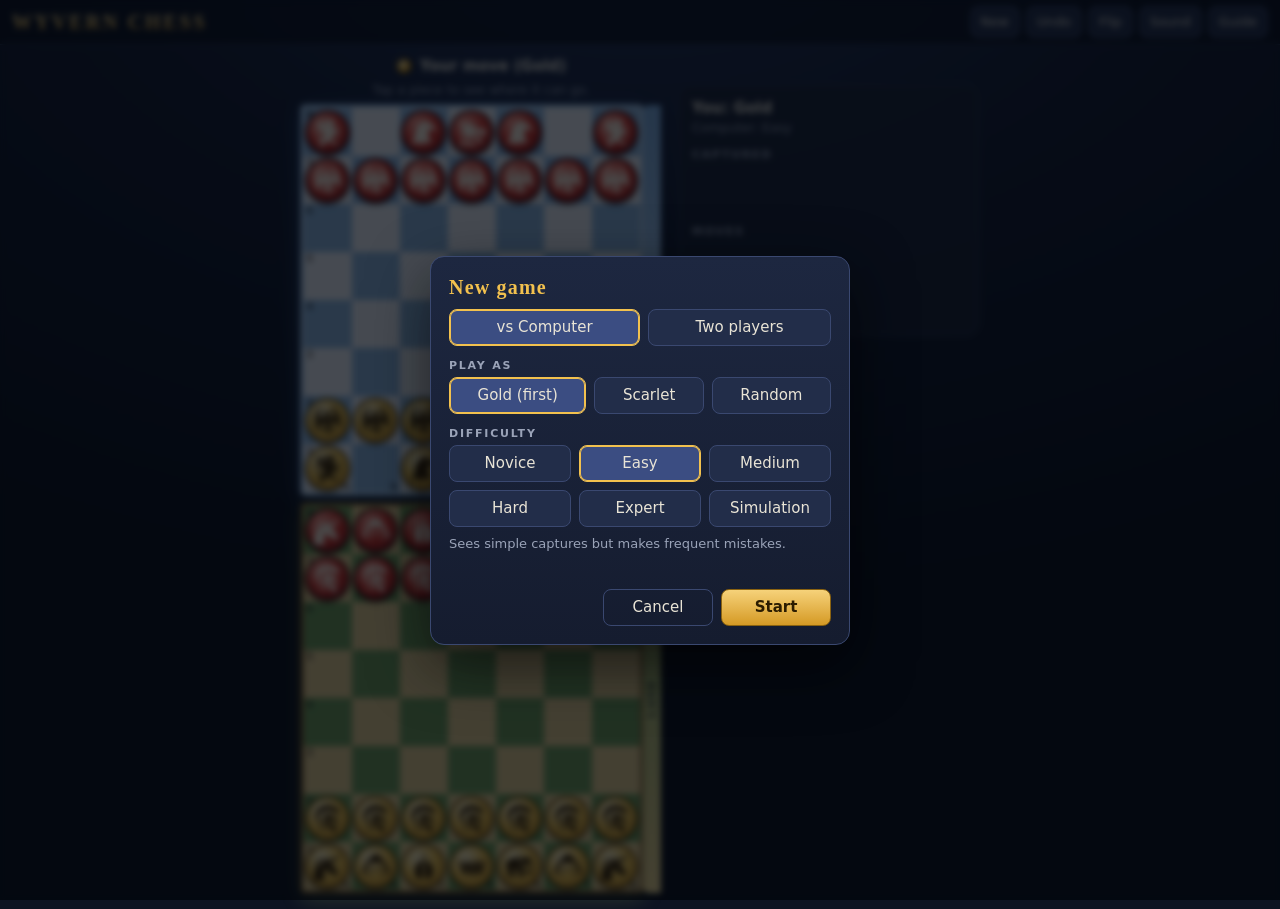
==== wyvern.html @ 82cbc268 "Wyvern: King stays off Sky; add Aarokocra with forward sky moves and two-piece remote capture Claude" ====
<!DOCTYPE html>
<html lang="en">
<head>
<meta charset="utf-8">
<meta name="viewport" content="width=device-width,initial-scale=1,viewport-fit=cover">
<meta http-equiv="Cache-Control" content="no-cache">
<meta name="theme-color" content="#0d1322">
<title>Wyvern Chess</title>
<link rel="icon" href="data:image/svg+xml,%3Csvg%20xmlns%3D%22http%3A%2F%2Fwww.w3.org%2F2000%2Fsvg%22%20viewBox%3D%220%200%20512%20512%22%3E%3Ccircle%20cx%3D%22256%22%20cy%3D%22256%22%20r%3D%22256%22%20fill%3D%22%23d59a25%22%2F%3E%3Cpath%20transform%3D%22translate(64%2064)%20scale(.75)%22%20fill%3D%22%233b2500%22%20d%3D%22M188.8%2020.38c-5.3%2026.85%204.6%2055.74%2034.1%2086.52%2011.2-7.29%2031.6-10.94%2050-8.16-46-22.31-66.5-47.13-84.1-78.36zM29.19%2026.62C43.56%2073.08%2081.09%20128.8%20129.6%20168.3%2093.51%20166%2049.93%20153.1%2018.76%20143c24.96%2035.2%2064.17%2052.9%20103.34%2066.3C97.13%20227%2066.99%20245%2018.66%20248c54.64%2019.2%20107.54%208.9%20131.34.7-17.9%2034.9-100.72%2066.2-122.31%2077%2053.26%204.2%20121.71-11%20167.01-32.9%2010%2024.6-1.6%2053.2-10.1%2077.8-1.9%204.5-3.8%208.9-5.7%2013.3%205.1-3.5%2010.1-7%2014.9-10.6%2023.6-16.2%2047.8-31.9%2059.5-58.8%2026.1%2031.2%2062.7%2062.1%20107%2085.4%2017.4%2022.1%2028.3%2049%2034.2%2073.8%208.3-19.1%2013.8-40.2%209.7-60.3%2024.5-3.6%2035.6-29.7%2035.5-54.4-12.6%206.2-15.1%206.3-31.2%208.2%200-10.1.6-12.5-3-28.7-10.3%208.4-21%2011.2-30.8%2011.8%202.1-7.6%203-19.5%203.7-27.3-13%207.1-19.2%209.7-30.1%2010.8-.4-10.9-.1-20-4.1-30.4-29.6%2019-48.6%201.5-68-21.3%2019.8-17%2096.4-21.8%2095.1%207.1%2014-7.3%2018.8-11.2%2023.6-15.9%209.1%208.5%2013.4%2020.9%2015.1%2031.4%209.3-9.4%2010.3-10.5%2017.1-23.8%205.7%2010.1%208.8%2017%2010.7%2030.6%208.5-6.2%2015.4-13.1%2019.8-21.4%207.5%2015.5%208.3%2016%2012.4%2033%2017.8-13.1%2021.8-31.2%2022.8-47.6%202-33-.3-108.2-31-142.9%201.7%2036.3-13.1%2070-33.8%2080.7-12.6%204.9-96.5-74.6-137.6-93.3-23.5-10.2-48.1%207.1-67.8%209.3C147%20106.2%2083.57%2070.94%2029.19%2026.62zM296.1%20152.8c13.3%2020.9%2032.2%2036.9%2060.1%2055-19.4%202.9-65.8-6.7-77.7-24-5.5-7.9%207.1-21.3%2017.6-31zM180.6%20319.1c-14.4%206.2-29.2%2010.9-43.8%2014.3-2.4%203.6-4.6%207.1-6.7%2010.5%2014.8%205.3%2031.5%207%2044.1%202.8%203.3-9.8%205.5-19.3%206.4-27.6zm-68%2019.1l-10.2%201.5c-31.81%2036.6-61.9%20103.2-48.24%20151.9h36.13c-11.12-37.7-16.53-87.1%2022.31-153.4zm8.5%2021.5c-5.9%2011.4-10.4%2022.1-13.8%2032.1%2012.9%206.7%2029.1%208.9%2044.8%208.2%204.6-10.5%209.8-21.8%2014.6-33.3-15.4%201.8-31.4-1.4-45.6-7zm111.4%206.6c-12%2010.5-25.2%2020.3-38.9%2029.6%207%2034%2033.4%2063.4%2073.9%2095.7h83.3c-57.2-31.8-94.6-73.3-118.3-125.3zm-130%2043.2c-2.5%2011.8-3.3%2022.7-3%2032.9%2037.3%2014.2%2062.5%2013.5%2097.5%204.1-7.2-10.3-13-21-16.9-32.3-32.7%209.4-55.4%205.7-77.6-4.7zm106.6%2052.4c-38.1%2010.9-68.8%2013.2-107.5.3%201.8%2010.4%204.5%2020.1%207.5%2029.4h130.1c-11.3-9.8-21.4-19.6-30.1-29.7z%22%2F%3E%3C%2Fsvg%3E">
<style>
:root{--cell:36px;--gold:#f2c14e;--ink:#e9e4d6;--dim:#9aa3b8;--bg:#0d1322;--card:#182033;--line:#2b3654}
*{box-sizing:border-box;-webkit-tap-highlight-color:transparent}
html,body{margin:0;height:100%}
body{background:radial-gradient(1200px 700px at 50% -10%,#24345c 0%,#111a30 45%,#080c17 100%) fixed #0d1322;color:var(--ink);
  font:15px/1.4 "Segoe UI",system-ui,-apple-system,Roboto,Helvetica,Arial,sans-serif;overscroll-behavior:none;touch-action:manipulation;
  -webkit-user-select:none;user-select:none}
button{font:inherit;color:var(--ink);background:#222d49;border:1px solid #3a4870;border-radius:8px;padding:7px 12px;cursor:pointer;
  transition:background .15s,border-color .15s,transform .05s}
button:hover{background:#2c3a5e;border-color:#5669a0}
button:active{transform:translateY(1px)}
button:focus-visible{outline:2px solid var(--gold);outline-offset:2px}
button.primary{background:linear-gradient(#f6d27a,#d59a25);color:#2b1c00;border-color:#8a6210;font-weight:700}
button.primary:hover{background:linear-gradient(#ffe096,#e0a52c)}
button.ghost{background:transparent}
button.on{background:#3b4d82;border-color:var(--gold);box-shadow:0 0 0 1px var(--gold) inset}
button.off{opacity:.55}

#top{display:flex;align-items:center;justify-content:space-between;gap:8px;padding:6px 12px;padding-top:max(6px,env(safe-area-inset-top));
  background:rgba(8,12,23,.72);border-bottom:1px solid var(--line);-webkit-backdrop-filter:blur(6px);backdrop-filter:blur(6px)}
#top h1{margin:0;font:700 20px/1 Georgia,"Palatino Linotype","Times New Roman",serif;letter-spacing:.14em;text-transform:uppercase;
  background:linear-gradient(#ffe7a3,#d59a25);-webkit-background-clip:text;background-clip:text;color:transparent}
#top nav{display:flex;gap:6px}
#top nav button{padding:6px 10px;font-size:13px}

#main{display:flex;flex-direction:column;align-items:center;padding:6px 8px 16px}
body.wide #main{flex-direction:row;align-items:flex-start;justify-content:center;gap:18px}
#play{display:flex;flex-direction:column;align-items:center;min-width:0}
#status{display:flex;align-items:center;gap:8px;height:30px;font-weight:600;font-size:15px}
#turnTok{width:16px;height:16px;border-radius:50%;border:2px solid #000;flex:none}
#turnTok.gold{background:radial-gradient(circle at 35% 30%,#fff3c4,#e5ad2e 60%,#a36c08);border-color:#5d3d00}
#turnTok.scarlet{background:radial-gradient(circle at 35% 30%,#ff9d8c,#d92c20 60%,#7e0d0d);border-color:#3d0505}
#spin{width:14px;height:14px;border-radius:50%;border:2px solid #56648c;border-top-color:var(--gold);animation:spin .8s linear infinite}
#spin[hidden]{display:none}
@keyframes spin{to{transform:rotate(360deg)}}
#info{height:20px;max-width:calc(var(--cell)*12 + 24px);font-size:12.5px;color:var(--dim);white-space:nowrap;overflow:hidden;text-overflow:ellipsis;margin-bottom:4px}
#info b{color:var(--ink)}

#boards{display:flex;flex-direction:column;gap:8px}
.bwrap{display:flex;align-items:stretch}
.blabel{width:18px;writing-mode:vertical-rl;transform:rotate(180deg);text-align:center;font:700 10px/18px Georgia,serif;letter-spacing:.22em;
  text-transform:uppercase;border-radius:0 6px 6px 0;color:#0b1020}
.board{display:grid;grid-template-columns:repeat(var(--cols,12),var(--cell));grid-auto-rows:var(--cell);border:3px solid;border-radius:4px;position:relative}
.cell{position:relative;width:var(--cell);height:var(--cell)}
.b3 .blabel{background:linear-gradient(#cfe6ff,#7fb1e6)}
.b3 .board{border-color:#bcd8f5;box-shadow:0 0 0 1px #4b79ae,0 6px 22px rgba(90,160,255,.28)}
.b3 .cell.l{background:#f3f8ff}.b3 .cell.d{background:#8fbbe6}
.b2 .blabel{background:linear-gradient(#f1d88f,#7fae62)}
.b2 .board{border-color:#8a6a35;box-shadow:0 0 0 1px #3d2c10,0 6px 22px rgba(160,200,90,.2)}
.b2 .cell.l{background:#ecd391}.b2 .cell.d{background:#6f9f58}
.b1 .blabel{background:linear-gradient(#d4705a,#8a5238)}
.b1 .board{border-color:#4a2a20;box-shadow:0 0 0 1px #1c0d08,0 6px 22px rgba(255,80,40,.2)}
.b1 .cell.l{background:#a8483a}.b1 .cell.d{background:#5e3c2b}
.coord{position:absolute;font:700 calc(var(--cell)*.22)/1 system-ui,sans-serif;opacity:.6;pointer-events:none;color:#111}
.b1 .coord{color:#f4dccc}
.coord.f{right:2px;bottom:1px}.coord.r{left:2px;top:1px}

.piece{position:absolute;left:7%;top:7%;width:86%;height:86%;border-radius:50%;z-index:2;cursor:pointer;
  transition:transform .3s cubic-bezier(.2,.8,.25,1),opacity .25s;will-change:transform}
.piece svg{position:absolute;left:14%;top:14%;width:72%;height:72%;display:block;pointer-events:none}
.piece.gold{background:radial-gradient(circle at 35% 28%,#fff6cf 0%,#f3c64f 45%,#c98f17 100%);
  box-shadow:0 0 0 calc(var(--cell)*.045) #5d3d00,0 calc(var(--cell)*.07) calc(var(--cell)*.1) rgba(0,0,0,.55),inset 0 -2px 3px rgba(120,70,0,.45)}
.piece.gold svg{fill:#3b2500}
.piece.scarlet{background:radial-gradient(circle at 35% 28%,#ffa797 0%,#d93226 48%,#8d1212 100%);
  box-shadow:0 0 0 calc(var(--cell)*.045) #2e0303,0 calc(var(--cell)*.07) calc(var(--cell)*.1) rgba(0,0,0,.55),inset 0 -2px 3px rgba(60,0,0,.5)}
.piece.scarlet svg{fill:#fff4e2}
.piece.moving{z-index:60}
.piece.dying{opacity:0;transform:scale(.4);z-index:1}
.piece.burn{animation:burn .45s forwards}
@keyframes burn{30%{filter:brightness(2.4) saturate(2);transform:scale(1.15)}100%{opacity:0;transform:scale(.3);filter:brightness(3)}}
.cell.frozen .piece{filter:saturate(.35) brightness(1.1)}
.cell.frozen::after{content:"";position:absolute;inset:2%;border-radius:50%;z-index:3;pointer-events:none;
  box-shadow:0 0 0 2px #bfeaff inset,0 0 8px 2px #7fd4ff;background:radial-gradient(circle,rgba(190,235,255,.05) 40%,rgba(160,225,255,.45))}

.cell.last{box-shadow:inset 0 0 0 100px rgba(255,235,90,.38)}
.cell.col{box-shadow:inset 0 0 0 2px rgba(255,255,255,.75)}
.cell.sel{box-shadow:inset 0 0 0 100px rgba(80,220,140,.55)}
.cell.check{box-shadow:inset 0 0 0 100px rgba(255,40,40,.6);animation:pulse 1s infinite alternate}
@keyframes pulse{to{box-shadow:inset 0 0 0 100px rgba(255,40,40,.25)}}
.cell.tgt,.cell.cap,.cell.rem{cursor:pointer}
.cell.tgt::before{content:"";position:absolute;left:34%;top:34%;width:32%;height:32%;border-radius:50%;z-index:4;pointer-events:none;
  background:#27e08a;box-shadow:0 0 0 2px rgba(0,40,20,.75),0 0 8px #27e08a}
.cell.cap::before{content:"";position:absolute;inset:3%;border-radius:50%;z-index:4;pointer-events:none;
  box-shadow:0 0 0 calc(var(--cell)*.09) #27e08a inset,0 0 0 2px rgba(0,40,20,.75)}
.cell.rem::before{content:"";position:absolute;inset:3%;border-radius:50%;z-index:4;pointer-events:none;
  box-shadow:0 0 0 calc(var(--cell)*.09) #ff9a1f inset,0 0 10px 3px #ff6a00;animation:flame .6s infinite alternate}
@keyframes flame{to{box-shadow:0 0 0 calc(var(--cell)*.09) #ffd23f inset,0 0 14px 5px #ff3d00}}

#panel{width:100%;max-width:calc(var(--cell)*12 + 24px);margin-top:12px;background:rgba(24,32,51,.85);border:1px solid var(--line);border-radius:12px;padding:12px}
body.wide #panel{width:300px;margin-top:34px;display:flex;flex-direction:column;max-height:calc(100vh - 110px)}
#panel h2{margin:12px 0 6px;font:700 11px/1 system-ui,sans-serif;letter-spacing:.16em;text-transform:uppercase;color:var(--dim)}
#matchup{font-weight:600}
#matchup small{display:block;color:var(--dim);font-weight:400}
.caps{display:flex;flex-wrap:wrap;gap:2px;min-height:24px}
.caps .mini{position:relative;width:22px;height:22px}
.caps .mini .piece{cursor:default;--cell:22px}
#movelist{margin:0;padding:0;list-style:none;display:grid;grid-template-columns:2.2em 1fr 1fr;gap:2px 6px;font:12.5px/1.5 ui-monospace,Consolas,Menlo,monospace;
  max-height:220px;overflow:auto;align-content:start;grid-auto-rows:min-content;-webkit-user-select:text;user-select:text}
body.wide #movelist{max-height:none;flex:1;min-height:80px}
#movelist .n{color:var(--dim);text-align:right}
#movelist .mv{padding:0 4px;border-radius:4px;white-space:nowrap}
#movelist .mv.cur{background:#35446f;color:#fff}

.modal{position:fixed;inset:0;z-index:100;background:rgba(4,7,14,.72);display:flex;align-items:center;justify-content:center;padding:14px;
  -webkit-backdrop-filter:blur(3px);backdrop-filter:blur(3px);animation:fade .18s}
.modal[hidden]{display:none}
@keyframes fade{from{opacity:0}}
.card{background:linear-gradient(#1d2740,#151c2f);border:1px solid #3a4870;border-radius:14px;padding:18px;width:100%;max-width:420px;max-height:100%;overflow:auto;
  box-shadow:0 20px 60px rgba(0,0,0,.6)}
.card.wide{max-width:720px}
.card.center{text-align:center}
.card h2{margin:0 0 10px;font:700 20px/1.2 Georgia,serif;letter-spacing:.06em;color:var(--gold)}
.card h3{margin:14px 0 6px;font:700 11px/1 system-ui,sans-serif;letter-spacing:.16em;text-transform:uppercase;color:var(--dim)}
.row{display:flex;flex-wrap:wrap;gap:8px}
.row>button{flex:1 1 auto}
.row.end{justify-content:flex-end;margin-top:18px}
.row.end>button{flex:0 0 auto;min-width:110px}
.row.between{justify-content:space-between;align-items:center}
.row.between>button{flex:0 0 auto}
.note{color:var(--dim);font-size:13px;margin:8px 0 0;min-height:36px}
#guideBody{-webkit-user-select:text;user-select:text}
#guideBody p,#guideBody li{color:#cfd6e6;font-size:14px}
#guideBody ul{padding-left:18px;margin:6px 0}
.gp{display:flex;gap:12px;padding:10px 0;border-top:1px solid var(--line)}
.gp .tok{position:relative;flex:none;width:44px;height:44px;--cell:44px}
.gp .tok .piece{cursor:default}
.gp h4{margin:0 0 2px;font-size:15px}
.gp h4 small{font-weight:400;color:var(--dim);margin-left:6px}
.gp ul{margin:0}
.credits{font-size:12px;color:var(--dim);border-top:1px solid var(--line);padding-top:10px;margin-top:6px}
.credits a{color:#9fc2ff}
@media (max-width:480px){#top{padding-left:8px;padding-right:8px}#top h1{font-size:13px;letter-spacing:.03em}#top nav{gap:3px}#top nav button{padding:6px 6px;font-size:12px}}
@media (prefers-reduced-motion:reduce){.piece{transition:none}.cell.check,.cell.rem::before{animation:none}}
#optLevel>button{flex:1 1 28%}
.cell.pend{box-shadow:inset 0 0 0 100px rgba(255,160,40,.55)}

</style>
</head>
<body>
<svg width="0" height="0" style="position:absolute" aria-hidden="true"><defs><symbol id="pc-S" viewBox="0 0 512 512"><path d="M192.83 24.426c-14.71 1.688-27.402 8.33-38.143 17.437 21.23 13.037 42.044 30.898 61.172 49.701 11.727 11.528 22.782 23.42 32.816 34.805 2.442-4.263 4.944-8.626 7.532-13.092-4.309-38.254-34.612-87.21-63.377-88.851zM71.886 46.303c-28.61 18.45-40.203 39.995-42.605 63.398-.15 74.543 63.687 152.073 122.455 179.155-28.275 12.217-60.633 32.6-76.461 55.98-11.387 19.032-10.034 31.734 7.072 40.14 34.057 16.282 67.59 8.121 96.186-7.785-7.344-3.524-14.805-7.242-22.362-10.962 44.88-10.627 66.885-45.326 91.797-75.745.059-6.436.504-13.327 1.325-20.502a43.516 43.516 0 0 1-5.502 1.524c-6.904 9.334-14.834 17.74-24.063 24.5 2.14 10.716-3.044 22.63-12.478 30.2-12.624 10.126-31.187 11.141-41.143-1.268-9.956-12.41-4.94-30.31 7.684-40.438 10.637-8.535 25.492-10.597 35.861-3.607 3.691-2.802 7.176-5.973 10.478-9.44-19.17-5.932-51.374-15.938-56.818-34.84-1.342-4.912.81-12.057 5.219-15.408 37.102-28.196 54.783-52.147 70.605-78.478-10.657-12.265-22.785-25.439-35.896-38.327-32.68-30.98-92.798-81.056-131.354-58.097zm381.455 1.342L438.308 71.58l-27.53-6.406 18.12 21.693-14.598 24.201 26.229-10.527 18.508 21.361-1.908-28.199 26.035-10.998-27.409-6.9zM286.636 97.768c-31.881 49.744-43.506 88.443-104.685 135.77 13.843 12.594 33.702 21.043 51.474 21.064 8.487-.088 14.172-2.306 17.625-7.059 11.48-15.8 15.656-39.606 21.385-62.818 5.73-23.213 13.931-47.302 37.625-58.055 20.1-5.935 38.659 2.736 55.143 11.6 1.529-4.12 2.463-8.88 2.365-13.694-1.157-34.505-68.383-40.598-80.932-26.808zm139.784 22.289l-20.05 73.98c6.298-.42 12.578 1.362 17.339 4.834l20.084-74.107zM317.498 143.06c-14.519 6.588-20.98 21.077-26.16 40.449 3.481 7.099 8.888 12.376 15.466 14.648 15.531 5.364 35.634-6.645 43.217-30.035 1.783-5.5 2.636-10.925 2.711-16.08-9.606-5.248-25.954-13-35.234-8.982zm-31.526 63.002c-3.265 14.198-7.083 29.01-14.289 42.363-2.701 12.403-4.405 24.449-5.086 35.013 13.039 7.148 29.31 10.761 42.942 8.446 12.331-11.85 28.684-27.948 27.936-43.933-.553-8.697-5.006-20.166-7.471-33.02-17.208 4.562-31.691 2.43-44.032-8.87zm110.436 16.447c-2.267 7.933 1.41 14.15 6.047 15.29 4.637 1.141 11.153-2.568 13.42-10.501 2.267-7.934-1.412-14.152-6.05-15.293-6.508-.905-12.2 6.554-13.417 10.504zm-7.584 28.603c-3.453 9.805-7.315 19.06-14.48 28.305-6.839-6.749-12.912-14.547-18.268-22.84-1.097 7.625-4.754 14.066-8.518 19.486 9.168 11.889 17.428 19.544 28.23 28.495 14.257-13.76 24.77-32.23 30.587-48.825-6.38.516-12.674-1.153-17.551-4.62zm-203.77 47.426c-6.589 5.286-7.21 12.266-4.908 15.135 2.302 2.869 9.251 3.776 15.84-1.51s7.208-12.266 4.906-15.135c-4.943-4.1-11.831-1.63-15.838 1.51zm77.295 2.97c-14.904 18.19-31.895 45.95-63.98 65.055 41.127 18.595 78.3 29.021 104.463 28.729 5.59-28.393 8.762-56.945 1.767-84.805-15.255.425-29.374-2.567-42.25-8.978zm-42.006 93.89c-5.72 9.016-12.532 17.725-20.484 25.923-7.492-4.257-15.117-8.599-22.982-12.527l-8.043 16.103c5.532 2.764 11.165 6.01 16.927 9.397-18.288 15.027-41.164 27.595-69.029 36.078l5.242 17.22c32.565-9.913 59.247-25.254 80.239-43.76 22.665 10.31 42.29 18.374 63.117 17.056 13.743-12.908 22.215-31.465 27.238-47.662-5.966-.39-12.177-1.172-18.598-2.307-4.06 11.875-9.111 24.142-16.455 32.252-13.847-.06-27.48-5.597-41.437-12.895 8.378-9.091 15.57-18.736 21.595-28.718a386.01 386.01 0 0 1-17.33-6.16z"/></symbol><symbol id="pc-G" viewBox="0 0 512 512"><path d="M219.756 18.604c4.052 15.357 3.397 24.041 25.824 32.28-11.984 2.437-17.24 4.507-36.502-4.966 3.663 15.35 4.19 26.554 30.022 29.95-12.1 29.8-9.43 68.721 6.771 101.05C202.175 135.722 175.955 26.476 180.8 19.01c-16.578 15.218-29.301 30.44-38.373 51.594-17.433 59.912-22.848 130.145 11.465 186.052 18.791 24.069 46.468 35.866 82.117 25.237-19.815 21.2-61.112 22.051-60.274 51.793-23.867.12-62.388 50.074-80.752 28.255-17.04-20.245 42.624-48.484 36.143-74.14-4.908-19.427-42.686-26.202-70.23-49.643 7.915-29.149-15.428-39.194-40.99-45.695 12.544 14.59 14.274 38.384 8.67 52.271.993.497 13.347-1.809 17.945 2.08 19.335 16.358 78.757 33.365 61.193 52.356-21.627 23.384-54.648 50.988-38.718 75.239 18.849 28.694 75.356 19.427 105.27-3.641-.646 21.619-16.875 46.225-47.435 52.722-11.366 1.646-5.19 37.526-33.92 56.473 5.498 4.408 31.43 21.09 38.424 16.185 16.572-11.619 36.787-25.491 61.875 1.211-7.23-29.056-14.994-37.351-56.01-30.507 8.758-9.139 37.773-18.964 55.918-10.903 54.972-19.776 31.988-37.868 66.926-72.05 30.825 9.253 22.75 44.758 43.98 56.726 29.066-5.264 44.414-10.73 51.756-2.137 7.306 9.274 11.514 11.72 29.24 11.084 11.7 2.646 23.577 15.721 2.686 33.266 40.79-5.645 37.187-35.145 10.467-53.123 8.726-30.173 36.299-6.263 48.135 3.957-6.592-41.814-51.232-51.059-69.44-16.371-11.71-8.922-21.316-18.63-40.031-20.047 3.35-27.712-1.264-36.928-8.512-55.35 15.492-14.416 27.208-27.594 37.441-44.102 37.842 7.222 90.616 15.978 79.995 51.612 40.211-42.77-8.803-40.885-4.623-54.281 4.071-13.05 30.22-16.567 39.304 4.453 4-40.592-44.39-41.118-52.69-21.375-19.237-.065-27.955-9.57-43.263-19.854a159.814 159.814 0 0 0 6.06-26.912c16.883-4.655 34.953-7.128 49.891-20.533 25.367 9.855 42.736-4.934 42.174-27.07 0 0-32.033 35.189-33.7-1.795-.681-15.082 18.625-29.18 43.183-13.656-17.624-40.296-63.094-24.75-62.852 16.8-15.843 7.322-28.376 7.113-41.28 2.614-10.32-30.437-43.035-39.44-60.757-52.116-10.889-7.788 9.06-25.721 27.973-17.61 18.912 8.11 36.923-1.29 45.836-10.24-26.242 2.808-48.716-14.667-48.141-17.93.6-3.41 29.811-7.592 51.326 5.825-1.565-34.591-30.833-35.783-52.08-37.105-18.792-34.937-43.299-38.584-71.062-24.748-19.344-1.381-43.732-6.665-61.303-15.277zM85.154 25.355a2.007 2.007 0 0 0-.265.604c.09-.202.174-.402.265-.604zm-.265.604c-43.453 96.534-16.103 179.77 41.088 215.559-20.947-50.153-17.93-106.467-5.967-156.57-19.158-25.464-36.877-52.809-35.121-58.989zm221.45 17.627c1.756 0 29.795 15.652 29.795 15.652l-23.078 3.16z"/></symbol><symbol id="pc-R" viewBox="0 0 512 512"><path d="M188.8 20.38c-5.3 26.85 4.6 55.74 34.1 86.52 11.2-7.29 31.6-10.94 50-8.16-46-22.31-66.5-47.13-84.1-78.36zM29.19 26.62C43.56 73.08 81.09 128.8 129.6 168.3 93.51 166 49.93 153.1 18.76 143c24.96 35.2 64.17 52.9 103.34 66.3C97.13 227 66.99 245 18.66 248c54.64 19.2 107.54 8.9 131.34.7-17.9 34.9-100.72 66.2-122.31 77 53.26 4.2 121.71-11 167.01-32.9 10 24.6-1.6 53.2-10.1 77.8-1.9 4.5-3.8 8.9-5.7 13.3 5.1-3.5 10.1-7 14.9-10.6 23.6-16.2 47.8-31.9 59.5-58.8 26.1 31.2 62.7 62.1 107 85.4 17.4 22.1 28.3 49 34.2 73.8 8.3-19.1 13.8-40.2 9.7-60.3 24.5-3.6 35.6-29.7 35.5-54.4-12.6 6.2-15.1 6.3-31.2 8.2 0-10.1.6-12.5-3-28.7-10.3 8.4-21 11.2-30.8 11.8 2.1-7.6 3-19.5 3.7-27.3-13 7.1-19.2 9.7-30.1 10.8-.4-10.9-.1-20-4.1-30.4-29.6 19-48.6 1.5-68-21.3 19.8-17 96.4-21.8 95.1 7.1 14-7.3 18.8-11.2 23.6-15.9 9.1 8.5 13.4 20.9 15.1 31.4 9.3-9.4 10.3-10.5 17.1-23.8 5.7 10.1 8.8 17 10.7 30.6 8.5-6.2 15.4-13.1 19.8-21.4 7.5 15.5 8.3 16 12.4 33 17.8-13.1 21.8-31.2 22.8-47.6 2-33-.3-108.2-31-142.9 1.7 36.3-13.1 70-33.8 80.7-12.6 4.9-96.5-74.6-137.6-93.3-23.5-10.2-48.1 7.1-67.8 9.3C147 106.2 83.57 70.94 29.19 26.62zM296.1 152.8c13.3 20.9 32.2 36.9 60.1 55-19.4 2.9-65.8-6.7-77.7-24-5.5-7.9 7.1-21.3 17.6-31zM180.6 319.1c-14.4 6.2-29.2 10.9-43.8 14.3-2.4 3.6-4.6 7.1-6.7 10.5 14.8 5.3 31.5 7 44.1 2.8 3.3-9.8 5.5-19.3 6.4-27.6zm-68 19.1l-10.2 1.5c-31.81 36.6-61.9 103.2-48.24 151.9h36.13c-11.12-37.7-16.53-87.1 22.31-153.4zm8.5 21.5c-5.9 11.4-10.4 22.1-13.8 32.1 12.9 6.7 29.1 8.9 44.8 8.2 4.6-10.5 9.8-21.8 14.6-33.3-15.4 1.8-31.4-1.4-45.6-7zm111.4 6.6c-12 10.5-25.2 20.3-38.9 29.6 7 34 33.4 63.4 73.9 95.7h83.3c-57.2-31.8-94.6-73.3-118.3-125.3zm-130 43.2c-2.5 11.8-3.3 22.7-3 32.9 37.3 14.2 62.5 13.5 97.5 4.1-7.2-10.3-13-21-16.9-32.3-32.7 9.4-55.4 5.7-77.6-4.7zm106.6 52.4c-38.1 10.9-68.8 13.2-107.5.3 1.8 10.4 4.5 20.1 7.5 29.4h130.1c-11.3-9.8-21.4-19.6-30.1-29.7z"/></symbol><symbol id="pc-W" viewBox="0 0 512 512"><path d="M253.714 20.358c-8.79.075-17.448.82-25.89 2.308-46.55 8.208-89.423 26.157-121.225 52.065-31.803 25.908-52.572 59.39-56.316 100.053l-.004.04-.004.04c-8.45 83.885 39.397 152.37 65.604 181.553 5.21 5.804 7.064 13.574 6.533 20.862-.53 7.288-3.04 14.494-6.598 21.838-7.114 14.688-18.703 30.06-31.03 44.457-13.957 16.303-27.375 29.703-37.75 39.627 7.203-1.214 14.764-4.37 22.67-9.368 14.66-9.265 29.554-24.475 42.097-41.298 12.543-16.824 22.807-35.28 28.802-50.586 2.998-7.654 4.912-14.54 5.614-19.72.7-5.178-.177-8.39-.354-8.687-15.34-25.73-31.257-52.027-40.687-79.112-9.43-27.085-12.2-55.565-.073-83.35 25.223-57.79 78.02-85.085 130.772-89.605 52.61-4.508 105.963 12.396 136.545 44.71l23.292 22.474 69.254-41.47c-20.34-26.314-55.49-55.33-96.24-76.257-33.546-17.226-70.702-28.978-106.18-30.428-2.957-.12-5.902-.17-8.832-.144zM372.42 146.184l-.058-.057.31.313c-.083-.087-.17-.17-.25-.256zM244.814 118.95c-2.468.102-4.935.245-7.4.457-3.562.305-7.11.73-10.64 1.255l9.628 45.077c5.76-1.637 11.657-2.823 17.646-3.564l-9.233-43.226zm43.85 3.658c-4.866 12.845-7.33 25.916-6.978 39.04 6.034.48 12.086 1.335 18.12 2.557-.868-12.19 1.306-24.43 6.362-36.98-5.66-1.82-11.515-3.363-17.504-4.617zm-106.672 11.79c-6.112 3.028-12 6.54-17.612 10.532 17.55 8.862 29.7 22.763 34.715 39.594 4.936-3.84 10.145-7.183 15.564-10.063-6.122-16.257-17.577-30.086-32.666-40.063zm88.136 44.796c-1.156-.002-2.308.014-3.457.047-2.675.076-5.328.242-7.952.502-41.993 4.176-77.31 30.258-87.475 90.07-2.198 12.94 4.293 42.822 12.246 67.66 7.952 24.836 16.634 45.517 16.634 45.517l.504 1.198.143 1.295c1.96 17.7-9.11 34.967-21.212 52.26-8.036 11.486-16.43 22.104-23.97 31.72 24-1.35 45.963-11.985 67.177-30.947-.124-.5-.17-.71-.313-1.297-.866-3.594-1.955-8.697-1.687-14.68.446-9.983 5.674-21.958 18.818-31.868-24.577-35.02-28.898-78.757-24.06-115.027l.886-6.65 6.626-1.05c58.715-9.29 97.246-28.81 139.34-54.593-27.566-21.88-61.198-34.115-92.25-34.158zm120.197 37.84c-48.424 30.517-91.56 55.67-157.556 67.35-3.253 33.408 2.427 71.84 25.226 100.798 12.607.61 23.264 6.977 29.904 16.184 6.747 9.353 9.946 21.162 10.83 33.628 23.288 21.426 62.97 39.024 97.764 56.655-3.17-39.444-.296-76.34-14.538-114.11l-62.842-25.3-.062-.027c-14.313-6.018-23.332-13.792-26.512-24.03-3.18-10.236-.874-19.966 1.188-31.064l2.2-11.852 10.74 5.476c23.407 11.94 51.394 20.52 77.548 20.065l6.582-.116 2.103 6.238c10.593 31.436 12.912 56.612 15.752 82.203l7.787 3.113c4.126-29.38 1.912-68.686-3.862-104.425-5.463-33.817-14.72-65.03-22.252-80.788zM223.397 441.148c-.01.444.094.455.01.04-.002-.008-.01-.033-.01-.04z"/></symbol><symbol id="pc-O" viewBox="0 0 512 512"><path d="M236.422 98.393c-126.642-1.276-206.07 46.77-212.058 83.93-2.977 41.18-4.165 83.628-4.016 124.617l4.31 3.796c3.963-15.315 6.47-31.843 14.122-44.085 1.3 27.18 5.068 58.562 11.369 82.067-2.477 24.988-2.118 47.99-3.436 72.978 21.158 12.726 60.485 10.65 67.541 1.986 2.936-20.695 4.981-42.58 3.973-68.535l7.592-35.355c6.418-14.587 25.29-17.243 23.406-31.799l17.828-2.467c.355 25.196-14.375 27.1-24.713 41.653 12.994 5.357 14.676 3.886 24.059 5.124 23.848 2.742 45.234 3.774 67.802-8.175l-3.101-17.541 17.723-3.135 3.064 17.328c4.22 14.097 11.996 104.392 18.559 108.361 13.411 6.417 53.823 6.417 55.472-5.312 1.647-45.786 3.861-90.1-5.07-133.242 3.702-4.1 7.34-8.112 10.928-12.096-20.178-10.157-44.214-25.838-57.62-41.797-9.037-17.21-13.75-38.688-17.304-56.256-2.546-12.943-4.3-26.074-3.81-37.486.244-5.706 1.003-11.018 2.982-15.938 19.848-20.186 56.606-35.68 79.58-46.503-33.273-7.269-71.55 7.386-99.182 17.882zm128.934-9.931c-29.757 10.977-72.215 22.174-92.633 45.267-.807 2.008-1.51 5.563-1.7 9.994-.38 8.863 1.097 21.093 3.487 33.243 2.39 12.15 5.644 24.32 8.53 33.642 1.442 4.662 2.797 8.624 3.865 11.44 15.216 22.215 45.646 39.625 67.966 44.959l14.495-28.713c-11.574-15.04-13.779-35.226-4.59-50.352 4.932-6.143 9.727-10.553 16.982-10.416 4.545.109 9.194 1.996 12.856 5.045 25.905 21.572 49.481 48.69 83.37 70.66-.136-6.626-.26-12.94-.243-18.761.026-9.03-18.924-97.759-50.614-139.553-22.918-5.83-40.343-9.14-61.771-6.455zm68.883 76.232c4.327-.07 8.421.563 11.857 2.319.061 4.922-.298 10.035-10.887 16.152-4.501-4.72-11.239-10.838-17.908-15.627 5.427-1.506 11.374-2.754 16.938-2.844zm-54.233 32.838c-2.263 3.593-3.912 11.657-2.703 17.531 1.402 6.812 9.062 16.901 21.55 26.47 12.49 9.567 29.242 18.77 46.753 26.087 15.609 6.522 31.748 11.435 46.058 14.19-49.78-25.118-79.482-61.19-108.566-85.409-1.548-1.595-2.387.034-3.092 1.131zm58.914 86.797c.526 23.427-2.416 50.265-17.086 59.894-11.128 7.306-33.235 1.34-38.41-10.925-3.657-8.667 15.567-15.677 13.408-24.832-1.718-7.287-11.033-14.374-18.375-12.912-17.881 3.558-34.905 28.836-29.3 46.185 10.14 31.387 62.177 51.105 91.875 36.75 27.49-13.288 35.058-46.714 36.808-81.19-12.704-3.13-25.983-7.579-38.92-12.97zm-200.681 52.52a129.415 129.415 0 0 1-9.993 4.34l-8.67 77.603c1.22 8.802 15.819 12.647 30.385 12.81zm-100.65 4.519c-1.341 10.733-2.367 21.785-3.073 30.953-1.545 20.225-2.483 41.562-2.496 51.49 18.869 11.927 54.798 4.533 53.105-2.005-.656-27.278-6.002-49.806-12.58-73.717-11.983-1.258-23.524-3.864-34.957-6.721z"/></symbol><symbol id="pc-U" viewBox="0 0 512 512"><path d="M494 20L304.887 143.357c16.494 14.608 32.743 22.57 44.963 36.97zM298.346 93.594c-12.58.436-26.59 4.984-38.047 11.77-7.64 4.523-14.115 9.97-18.304 15.142-4.19 5.173-5.79 9.832-5.648 12.668l.283 5.73-5.075 2.676C133.713 193.16 80.945 250.727 18 310.594V494h166.047c6.145-15.424 12.724-33.898 15.086-47.535 1.728-9.977-2.783-21.807-8.23-35.244-5.444-13.436-11.85-28.706-7.63-45.423 3.49-13.827 14.375-25.752 24.096-35.656 4.45-4.534 8.71-8.463 12.075-11.445-6.558-8.577-14.065-20.315-16.51-34.894l17.75-2.978c2.68 15.976 15.203 28.533 22.8 39.24l-.323.23c10.54 14.634 18.892 28.395 30.72 37.546 13.358 10.337 31.484 16.39 66.526 11.49l6.658-.932 2.782 6.124c6.96 15.322 14.372 23.89 21.015 28.423 6.643 4.535 12.63 5.46 18.692 4.79 12.125-1.34 24.29-10.974 27.76-14.264 4.13-3.92 9.657-9.476 13.32-16.124 3.347-6.076 5.073-12.687 3.48-20.744-42.68-37.562-69.592-108.75-90.256-152.6-9.245-19.62-35.786-34.492-52.967-47.95-2.427-1.4-2.675-2.582-3.24-5.154-4.215-19.167 3.188-40.257 10.974-57.298-.096.002-.186-.01-.28-.006zM59.352 136.55c17.863 4.925 37.775 9.665 57.406 14.815 14.803 3.883 29.26 7.935 42.406 12.766 17.914-12.178 37.407-24.123 59.072-35.77-51.62-13.3-109.928-3.148-158.884 8.19zm28.738 26.126c-23.002 4.133-45.974 10.254-67.147 16.662 18.133 3.813 38.298 7.314 58.207 11.242 11.774 2.323 23.337 4.766 34.256 7.643a686.475 686.475 0 0 1 27.403-21.15c-9.044-2.932-18.71-5.698-28.62-8.298-7.952-2.086-16.043-4.098-24.1-6.1zM47.44 202.94c-9.875 2.096-19.728 4.582-29.44 7.29v18.04a2251.165 2251.165 0 0 1 20.172 3.146c10.505 1.7 20.847 3.498 30.734 5.625 8.836-8.185 17.887-16.322 27.268-24.397-6.64-1.56-13.52-3.024-20.508-4.403-9.32-1.838-18.81-3.566-28.227-5.3zM304 224c8.837 0 16 7.163 16 16s-7.163 16-16 16-16-7.163-16-16 7.163-16 16-16zM18 246.512v26.58c4.16.195 8.28.425 12.342.71 7.44-7.2 14.878-14.384 22.387-21.538a604.747 604.747 0 0 0-17.433-3.078A1501.67 1501.67 0 0 0 18 246.512z"/></symbol><symbol id="pc-H" viewBox="0 0 512 512"><path d="M246.78 18.656v101.22c7.988.266 16.003.267 24 0V18.655h-24zm-72.155 110.406v30.813h168.313v-30.813c-55.755 12.73-113.104 12.604-168.313 0zm-150.28 35.063l9.343 37.594 132.187 8.093 9.406.562-.655 9.406c-2.594 38.077 5.257 78.673 25.563 112.44l7.625-146.47-183.47-21.625zm463.186 0l-177.842 20.97 7.187 137.843c16.457-31.775 22.736-68.503 20.375-103.157l-.625-9.405 9.375-.563 132.188-8.093 9.343-37.595zm-260.624 14.438L216.25 383.188v44.187l44.375 66.53 43.03-65.342-13-250h-22.53V429.5h-18.688V178.562h-22.53zM38.186 220.72c3.52 11.234 8.043 23.026 13.345 34.936l104.5-8.562c-.358-6.42-.452-12.835-.28-19.188L38.187 220.72zm435.502 0l-117.563 7.186c.172 6.353.077 12.768-.28 19.188l104.5 8.562c5.3-11.91 9.825-23.702 13.342-34.937zm-315.844 45l-97.72 8c5.446 10.777 11.426 21.472 17.782 31.81l84.063-18.28c-1.735-7.117-3.12-14.322-4.126-21.53zm196.187 0c-1.003 7.207-2.36 14.414-4.092 21.53l84.03 18.28c6.357-10.338 12.338-21.033 17.782-31.81l-97.72-8zM167.19 305.25L88.75 322.313c6.694 9.8 13.67 19.05 20.75 27.468l64.938-26.342c-2.725-5.955-5.143-12.023-7.25-18.188zm177.5 0c-2.107 6.166-4.527 12.232-7.25 18.188l64.937 26.343c7.08-8.415 14.056-17.666 20.75-27.467l-78.438-17.063z"/></symbol><symbol id="pc-T" viewBox="0 0 512 512"><path d="M257.375 32.03C139.957 87.197 42.343 247.886 17.5 367.75c71.742 0 124.22 22.845 162.094 63.03l10.47-11.436c-28.06-28.873-64.935-52.446-113.564-75.906 26.142-65.033 66.028-163.458 116.72-169.188 19.835-2.243 41.05 9.735 64.155 43.438 72.33-120.27 141.014 38.54 180.875 125.75-47.687 25.854-84.5 49.463-112.97 78.718l9.25 10.406c37.335-39.758 89.657-64.812 162.72-64.812C467.784 249.384 377.24 90.37 257.375 32.03zm-79.72 243.314c-15.3-.083-26.405 6.436-26.405 16.656 0 12.58 16.834 26.038 37.594 30.063 20.76 4.024 37.594-2.92 37.594-15.5s-16.835-26.038-37.594-30.063c-3.893-.755-7.657-1.137-11.188-1.156zm156.345 0c-3.53.02-7.295.4-11.188 1.156-20.76 4.025-37.593 17.483-37.593 30.063 0 12.58 16.833 19.524 37.592 15.5 20.76-4.025 37.594-17.484 37.594-30.063 0-10.22-11.105-16.74-26.406-16.656z"/></symbol><symbol id="pc-C" viewBox="0 0 512 512"><path d="M247 29.337v23h-23v18h23v30.71c3.042-.46 6.046-.71 9-.71 2.954 0 5.958.25 9 .71v-30.71h23v-18h-23v-23h-18zm9 89c-2.13 0-4.48.282-7 .805v309.8c4.678-.154 9.322-.154 14 0v-309.8c-2.52-.523-4.87-.805-7-.805zm-25.002 7.318c-17.49 8.458-38.558 23.73-58.012 43.12-30.294 30.198-57.61 69.585-68.416 103.308-18.06 56.354-1.17 117.767 28.424 178.756 43.848-10.937 72.82-17.792 98.004-20.583V125.655zm50.004 0v304.602c25.183 2.79 54.156 9.646 98.004 20.582 29.595-60.99 46.483-122.403 28.424-178.757-10.807-33.723-38.122-73.11-68.416-103.307-19.454-19.39-40.523-34.663-58.012-43.12zM256 446.337c-3.78 0-7.558.033-11.324.09-25.686 1.59-54.423 8.623-103.608 20.922l7.657 15.313c101.827-28.995 112.723-28.995 214.55 0l7.657-15.314c-49.185-12.3-77.922-19.333-103.608-20.923-3.766-.057-7.545-.09-11.324-.09z"/></symbol><symbol id="pc-M" viewBox="0 0 512 512"><path d="M416.125 42.406c-57.576.457-104.863 25.804-144.813 64.875-41.984 41.063-75 97.61-100 155.5.78 4.503 3.06 8.946 7.094 13.658 5.158 6.024 13.183 12.113 23.188 17.593 20.01 10.962 47.79 19.545 75.5 24.47 27.71 4.925 55.505 6.21 75.156 3.438 9.825-1.386 17.538-3.91 21.813-6.563 4.274-2.653 4.916-3.957 4.812-6.625l.72-.03c-3.408-42.828-6-88.797.092-131.94 2.82-19.972 7.668-39.434 15.22-57.624-31.573 31.44-62.918 65.425-86.844 94.72 35.418-70.2 86.2-121.398 141.125-168.97-11.376-1.71-22.42-2.584-33.063-2.5zM155.21 238.994c-2.033-.012-4.053-.012-6.054.006-2.453.022-4.87.065-7.28.125-23.138.575-44.227 2.91-61.876 7.188-23.532 5.703-40.466 14.888-48.78 26.03-8.317 11.144-10.08 24.667-.97 45.532 32.86 75.263 117.185 130.26 207.844 148.594 90.66 18.33 186.108.147 242.28-66.75 13.59-16.185 15.297-29.312 9.938-43.22-5.358-13.908-19.586-28.878-40.78-42.75-14.745-9.65-32.683-18.737-52.75-27.03 1.506 22.59 3.555 44.877 5.124 65.967v.219c.607 11.402-5.49 21.585-14.344 27.938-8.853 6.353-20.268 10.08-33.437 12.406-26.337 4.654-60.026 3.398-93.344-2.188-33.317-5.585-66.085-15.466-90.28-29.312-12.097-6.923-22.145-14.85-28.875-24.47-6.73-9.617-9.76-21.554-6.594-33.374l.095-.375.125-.374c7.637-21.206 16.308-42.79 26.094-64.094-2.053-.032-4.1-.056-6.133-.068zm6.634 46.662c-3.08 7.8-6.017 15.596-8.813 23.344-1.595 6.246-.4 11.407 3.907 17.563 4.374 6.25 12.28 12.923 22.844 18.968 21.128 12.09 52.4 21.78 84.095 27.095 31.694 5.314 64.016 6.28 87 2.22 11.492-2.032 20.53-5.42 25.78-9.19 5.25-3.766 6.864-6.726 6.595-11.78-.517-6.93-1.088-14.027-1.688-21.25-7.448 4.03-16.47 6.367-26.718 7.813-22.732 3.206-51.79 1.665-81.03-3.532-29.242-5.196-58.5-14.055-81.22-26.5-11.36-6.222-21.122-13.34-28.375-21.812-.825-.962-1.62-1.933-2.376-2.938z"/></symbol><symbol id="pc-K" viewBox="0 0 512 512"><path d="M408.256 119.46l-37.7 52.165 19.57 44.426 34.8-37.214-16.67-59.375zm86.074 12.513L384.44 249.498 334.01 135.02l-75.162 132.947-86.948-131.78-33.334 114.122L17.922 132.83l39.3 127.6c1.945-.348 3.94-.54 5.98-.54 18.812 0 34.26 15.452 34.26 34.262 0 13.823-8.346 25.822-20.235 31.22l5.337 17.33c12.425 25.466 71.863 45.152 176.582 47.206 110.805 2.174 178.12-17.54 189.854-47.207h-.002l4.357-20.26c-16.836-2.114-30.02-16.612-30.02-33.986 0-18.81 15.45-34.262 34.263-34.262 3.513 0 6.91.54 10.11 1.54l26.622-123.762zm-391.77 2.04l1.22 56.337 25.56 24.89 9.592-32.842-36.37-48.386zm150.585 2.91l-24.483 51.36 28.955 43.885 24.922-44.08-29.395-51.166zm204.453 135.962c-8.712 0-15.575 6.862-15.575 15.572 0 8.71 6.863 15.574 15.575 15.574s15.572-6.863 15.572-15.573-6.86-15.572-15.572-15.572zM63.2 278.58c-8.71 0-15.573 6.864-15.573 15.574s6.862 15.573 15.574 15.573c8.713 0 15.573-6.862 15.573-15.573 0-8.71-6.86-15.574-15.572-15.574zm130.33 17.842c18.812 0 34.26 15.45 34.26 34.262 0 18.81-15.448 34.26-34.26 34.26-18.813 0-34.262-15.45-34.262-34.26s15.45-34.262 34.26-34.262zm131.234 0c18.812 0 34.26 15.45 34.26 34.262 0 18.81-15.448 34.26-34.26 34.26-18.813 0-34.262-15.45-34.262-34.26s15.45-34.262 34.262-34.262zm-131.235 18.69c-8.713 0-15.573 6.86-15.573 15.572 0 8.71 6.86 15.574 15.572 15.574 8.71 0 15.572-6.864 15.572-15.574s-6.86-15.573-15.573-15.573zm131.234 0c-8.712 0-15.573 6.86-15.573 15.572 0 8.71 6.862 15.574 15.574 15.574s15.574-6.864 15.574-15.574-6.862-15.573-15.574-15.573z"/></symbol><symbol id="pc-P" viewBox="0 0 512 512"><path d="M256 21.938l-4.025 2.01c-96 48-93.455 47.175-189.455 63.175l-8.592 1.432 1.15 8.634c16.125 120.934 48.338 217.868 85.022 285.12 18.34 33.627 37.776 59.85 57.263 78.022C216.85 478.502 236.625 489 256 489s39.15-10.497 58.637-28.668c19.487-18.17 38.922-44.395 57.263-78.02 36.684-67.254 68.897-164.188 85.022-285.123l1.15-8.635-8.592-1.432c-96-16-93.455-15.174-189.455-63.174L256 21.937zM224 64c16 0 16 0 32 16 16-16 16-16 32-16-16 16-16 16-16 32l2.666 48h109.158S400 144 416 128c0 16 0 16-16 32 16 16 16 16 16 32-16-16-32.176-16-32.176-16h-107.38L288 384s0 32 16 64c-16 0-48 0-48-16 0 16-32 16-48 16 16-32 16-64 16-64l11.555-208H128.13S112 176 96 192c0-16 0-16 16-32-16-16-16-16-16-32 16 16 32.13 16 32.13 16h109.204L240 96c0-16 0-16-16-32z"/></symbol><symbol id="pc-D" viewBox="0 0 512 512"><path d="M127.4 14.4c-74.28 104.4-5.3 124.5 37.5 148.1 7.4-16.1 15.9-30.7 27.3-44.4-52-22.1-61.4-70.2-64.8-103.7zm257.2 0c-3.4 33.5-12.8 81.6-64.8 103.7 11.4 13.7 19.9 28.3 27.3 44.4 42.9-23.6 111.7-43.7 37.5-148.1zM256 89.5c-45.3 27.6-62.3 54.4-78.4 94.8 47.9 11.7 108.8 11.7 156.8 0-16.1-40.4-33.1-67.2-78.4-94.8zM148.8 196.1c-5.3 10.3-24.6 74.7-24.8 91.8 4.7-4.9 9.5-9.9 14.2-14.9l6.6 5.8c1.1-25.6 12.6-52.8 25.1-77.5-6.5-1.6-14.5-3.3-21.1-5.2zm214.4 0c-6.2 1.7-15.3 3.9-21.1 5.2 12.4 24.7 24 51.9 25 77.5l6.7-5.8 14.2 14.9c10.5-12.4-19.5-81.5-24.8-91.8zm-173.6 8.8l-7.9 23.8c22.8 6.5 43.6 12.6 69 20l-6.5 17c-5.6-1.6-11.4-3.2-17.1-4.9-2.9 5.8-9.5 9.6-16.7 9.6-10.2 0-18.3-7.2-18.3-16 0-1.3.1-2.5.4-3.7l-16.6-4.7-13.9 41.7 36.1 34.3 14.6-27h86.5l14.7 27 36.1-34.3-13.9-41.7c-5.4 1.5-10.8 3-16.1 4.6.4 1.2.5 2.5.5 3.8 0 8.8-8.1 16-18.4 16-7.3 0-13.9-3.9-16.8-9.7-5.9 1.7-11.7 3.3-17.5 5l-6.6-17c23.2-6.8 44.4-12.9 69.1-20l-8-23.8c-47.7 11.1-84.9 11.1-132.7 0zm-43.2 94.8l-70.42 73.7h47.42l-18.4 48h57.5L147.8 447l37.5-10.9 70.7 61.5 70.7-61.5 37.4 10.9-14.7-25.6h57.5l-18.3-48H436l-70.5-73.7-57.4 49.9-21.9-38.2h-60.7l-21.9 38.2zm91.2 25.7h36.8v18h-36.8z"/></symbol><symbol id="pc-B" viewBox="0 0 512 512"><path d="M439.313 23.094c-14.073-.124-34.5 9.153-60.25 28.875-.54-.5-1.12-.986-1.72-1.44-9.96-7.527-24.127-5.554-31.656 4.407-7.408 9.803-5.613 23.7 3.938 31.313-4.674 14.337-1.07 28.65 7.094 40.125-.335 6.702-2.71 12.345-9.97 18-9.175 7.148-18.937 16.258-28.688 26.97-22.286-11.36-39.37-29.202-54-49.595l2.094-.875c36.75-15.54 22.554-40.264-11.03-26.063-6.733-15.916-14.667-22.693-20.75-22.843-8.893-.22-13.83 13.717-5.314 33.874-41.17 17.408-28.02 42.575 11.032 26.062l1.812-.78c14.265 27.902 33.188 47.988 57.5 62.81-17.14 22.89-32.872 50.29-43.47 80.095-14.762-11.55-29.08-16.705-43.467-16.624-19.66.11-39.445 9.975-60.564 26.47l-.594-.938c-22.67-35.828-47.807-22.65-23.906 15.125-31.142 19.703-20.793 46.652 15.156 23.906 19.496 30.818 45.243 18.597 23.907-15.126l-1.97-3.125c36.48-16.268 63.367-10.887 79.313 20.75-1.173 9.542-1.683 19.22-1.47 28.936-31.58 54.99-83.526 108.47-139.905 74.72C56.43 400.583 31.08 290.24 86.03 264.812c-88.86 14-72.12 158.155-11.343 202.093 68.89 49.802 177.1 9.79 226.47-67.5 9.23-9.248 18.042-19.363 26.343-30.125 28.19 9.79 47.533 34.53 54.78 66.564l-1.842-.125c-39.833-2.513-38.174 25.95-1.782 28.25-2.676 42.446 25.93 38.56 28.25 1.78 44.61 2.818 44.1-25.58 1.78-28.25l-3.436-.22c2.32-47.622-21.094-79.984-52.594-105.592 10.95-19.048 20.074-39.302 26.75-60.032 14.804 17.315 36.6 20.202 65.844 11.125 15.61 38.424 42.24 30.015 25.97-11.25 34.28-13.522 29.2-41.947-10.376-26.342-13.374-33.928-40.953-26.72-26.313 10.406l1.97 4.97c-27.402 6.667-38.812-5.483-47.938-26.127 3.577-21.29 4.258-42.663 1.375-63.375-1.377-9.886 5.03-15.268 11.875-20.437 8.062-.07 16.09-2.327 23.313-7.344 9.9 6.767 23.476 4.636 30.78-5.03 7.53-9.96 5.556-24.128-4.405-31.656-.673-.51-1.385-.984-2.094-1.406C469.22 52.58 464.05 23.31 439.312 23.094z"/></symbol><symbol id="pc-E" viewBox="0 0 512 512"><path d="M177.682 25.404L78.695 81.97l53.743 53.74 77.328 15.465-3.532 17.652-64.79-12.959 27.095 81.287-17.078 5.692-31.328-93.985-44.908-44.91 5.38 58.899-38.287 137.638 59.082 44.313-10.8 14.398-45.157-33.867 26.147 130.73 73.678 11.334L128.308 425H128v-.77l-8.355-20.888 16.71-6.684L140.492 407h18.766L256 390.875 352.742 407h17.479l4.953-24.766 17.652 3.532-14.375 71.873 62.096-16.936 30.086-120.344-30.283-90.847-58.668-44.002-92.202 15.367-2.96-17.754 90.654-15.11 14.287-42.859 17.078 5.692-13.95 41.847 46.405 34.803 13.285-106.293-89.097-44.549-88.104-14.683-29.027 58.054-16.102-8.05L258.5 38.873l-80.818-13.469zm236.634 221.754l3.368 17.684-35.952 6.847c4.658 3.159 8.472 7.518 10.64 13.006 3.624 9.18 1.752 19.208-3.19 27.246-4.943 8.039-12.91 14.59-22.827 18.504-9.915 3.915-20.212 4.574-29.312 2.08-6.576-1.802-12.68-5.465-16.934-10.818l-8.716 47.94-110.89-9.24-7.921-39.602c-4.267 5.846-10.686 9.819-17.625 11.72-9.1 2.494-19.397 1.835-29.312-2.08-9.916-3.915-17.884-10.465-22.827-18.504-4.942-8.038-6.814-18.067-3.19-27.248 2.042-5.17 5.54-9.344 9.833-12.45l-35.315-7.436 3.708-17.614 150.234 31.63 166.228-31.665zM151 283.553c-2.047.051-3.967.318-5.672.785-4.862 1.332-7.714 3.818-8.957 6.967-1.243 3.148-.86 6.914 1.781 11.209 2.469 4.014 6.947 8.05 12.848 10.664v-29.625zm210 .004v29.62c5.901-2.612 10.38-6.65 12.848-10.665 2.64-4.295 3.024-8.059 1.78-11.207-1.242-3.149-4.094-5.637-8.956-6.97-1.704-.466-3.626-.727-5.672-.778zm-52.633 2.107l-60.455 11.514-43.531-9.164 11.115 55.58 81.111 6.76 11.76-64.69zM169 288.762v26.674c.405-.086.817-.165 1.201-.27 4.862-1.332 7.712-3.82 8.955-6.969 1.243-3.148.861-6.912-1.78-11.207-1.795-2.92-4.677-5.84-8.376-8.228zm174 0c-3.699 2.387-6.581 5.307-8.377 8.228-2.64 4.295-3.022 8.059-1.78 11.207 1.244 3.149 4.094 5.637 8.956 6.969.384.105.796.184 1.201.27v-26.674zM147.691 425l18.23 45.574 105.558 16.24 89.095-24.3-1.4-.28L366.62 425h-13.879L256 441.125 159.258 425H147.69z"/></symbol><symbol id="pc-Y" viewBox="0 0 512 512"><path d="M324.97 17.54c.03.034.057.07.087.106l-34.924 32.428 36.904-3.752-15.396 30.12 38.048-16.075c26.147 69.965.623 154.277-52.555 166.262-6.554-25.37-34.13-37.945-36.055-57.382.303.093.604.187.912.27 4.833 1.295 9.736 1.183 14.274-.07l25.138 22.89 20.653-16.377c-7.363 2.836-28.588-1.402-33.25-13.923 3.154-3.24 5.55-7.284 6.793-11.922.485-1.813.757-3.635.86-5.445l11.524 22.777 5.22-16.94c7.625 5.575 12.474 13.605 11.49 21.136l16.673-29.4-72.14-29.56-58.057-48.03 17.1 31.25-48.206-19.753 35.14 31.237c-40.602 28.158-22.085 85.04-1.796 119.29-57.5-9.685-103.128-77.435-95.763-145.03l49.21-21.366-31.08-5.14 29.207-33.417-32.015 11.54c.037-.067.07-.135.107-.202-168.36 66.33-116.413 367-63.728 417.99-.19-1.317-.364-2.58-.54-3.855-14.922-56.244-20.375-125.624-17.5-190.53 3.02-68.237 14.834-131.16 36.794-169.522l16.22 9.283c-18.894 33.008-31.4 94.563-34.345 161.064-1.942 43.86.106 90.022 6.275 132.082 6.124 1.892 15.046 9.615 27.295 23.24-4.818-13.35-6.78-26.5-6.482-38.28 20.286 41.665 67.34 69.234 104.633 62.308 22.444-4.17 41.803-12.73 57.81-24.475l7.31 15.418c-20.068 5.036-22.807 32.635-14.737 55.112 1.748-19.882 11.36-29.794 21.73-32.303-6.598 15.867-4.698 30.623-3.117 44.158 10.15-12.147 21.47-23.793 23.628-39.354 8.738 7.332 12.317 21.49 1.194 39.057 26.32-15.473 31.565-41.994 7.978-57.685l-32.07-34.297c5.918-5.55 11.24-11.6 15.947-18.066l39.28 15.776c-3.942 13.69 5.833 31.512 19.77 43.31-8.055-17.288-4.826-30.08 2.562-37.103 1.63 17.39 10.64 29.193 18.733 40.064 2.73-15.665 6.79-31.493-.213-45.987 11.016 1.56 21.2 11.568 20.338 31.877 14.362-25.313 6.11-49.702-20.742-51.52l-71.135-9.892c12.757-22.982 18.676-49.823 17.015-77.475 14.188-34.708 50.058-11.816 54.523 49.16C394.924 262.27 434.58 304 426.324 367.13c11.808-23.38 21.835-35.013 29.862-36.247-10.772-91.925-40.458-191.57-77.637-250.748l15.823-9.942c50.328 80.106 85.112 220.65 84.88 331.547 42.403-115.912-2.347-356.61-154.282-384.2zm-29.458 476.913l-.026.016-.015.05c.015-.02.027-.044.042-.067zm26.543-318.492h.01v-.007l-.01.008zm-53.348-41.716c.866-.027 1.757.073 2.652.313 4.774 1.28 7.467 5.945 6.187 10.72-1.28 4.776-5.943 7.47-10.72 6.19-4.775-1.28-7.468-5.943-6.188-10.72.96-3.584 3.823-5.993 7.21-6.435.282-.036.568-.06.857-.068zM204.904 297.13c11.878-.2 22.637 6.756 26.172 22.487-.008 35.88-9.557 68.823-42.137 77.412-27.624 7.283-69.725-11.398-84.12-53.663 12.28-21.078 37.362-21.986 62.838 22.592-12.583-41.596 14.386-68.444 37.246-68.83z"/></symbol><symbol id="pc-A" viewBox="0 0 512 512"><path d="M242.9 20.46c6.7 19.75 19.7 41.39 4 50.44-38.6 22.04-81.4 41.5-106.2 90.7C103.3 235.7 91.69 412 29.81 451c48.6 3.8 89.69-16.3 108.89-44.2 7.1 34.3 32.6 67 63 84.7-5.2-29-1.8-59.4 19-92.5 16.5 22.9 31.1 59.3 73.8 75.3-16.4-27.5-13.7-52.8-10.7-84.2 8.8 26.9 38.5 50 72.9 58.9-16.8-18.6-23.9-45.5-21-66 14.6 24.9 43.4 38.4 67.1 39.7-153.3-179.6-48.7-291.6 79.4-194.4-.5-49.7-31.4-66.7-67.2-95.7-.9-15.4-9.6-29.3-17.5-43.36-53.7-9.99-121.5-42.01-154.6-68.78zm81.2 74.88c26.1 10.86 46.2 22.56 56.4 35.46-16.6-3.6-39.8-3.5-70-1.1 15-9.7 16.5-21.7 13.6-34.36z"/></symbol></defs></svg>
<div id="app">
  <header id="top">
    <h1>Wyvern Chess</h1>
    <nav>
      <button id="bNew" type="button">New</button>
      <button id="bUndo" type="button">Undo</button>
      <button id="bFlip" type="button">Flip</button>
      <button id="bSound" type="button">Sound</button>
      <button id="bGuide" type="button">Guide</button>
    </nav>
  </header>
  <main id="main">
    <section id="play">
      <div id="status"><span id="turnTok"></span><span id="statusText"></span><span id="spin" hidden></span></div>
      <div id="info">Tap a piece to see where it can go.</div>
      <div id="boards"></div>
    </section>
    <aside id="panel">
      <div id="matchup"></div>
      <h2>Captured</h2>
      <div id="capS" class="caps"></div>
      <div id="capG" class="caps"></div>
      <h2>Moves</h2>
      <ol id="movelist"></ol>
    </aside>
  </main>
</div>

<div id="dlgNew" class="modal" hidden>
  <div class="card">
    <h2>New game</h2>
    <div class="row" id="optMode">
      <button type="button" data-v="ai">vs Computer</button>
      <button type="button" data-v="2p">Two players</button>
    </div>
    <div id="aiOpts">
      <div id="sideOpts">
      <h3>Play as</h3>
      <div class="row" id="optSide">
        <button type="button" data-v="1">Gold (first)</button>
        <button type="button" data-v="-1">Scarlet</button>
        <button type="button" data-v="0">Random</button>
      </div>
      </div>
      <h3>Difficulty</h3>
      <div class="row" id="optLevel"></div>
      <p id="levelNote" class="note"></p>
    </div>
    <div class="row end">
      <button type="button" id="newCancel" class="ghost">Cancel</button>
      <button type="button" id="newStart" class="primary">Start</button>
    </div>
  </div>
</div>

<div id="dlgOver" class="modal" hidden>
  <div class="card center">
    <h2 id="overTitle"></h2>
    <p id="overText"></p>
    <div class="row end">
      <button type="button" id="overClose" class="ghost">View board</button>
      <button type="button" id="overNew" class="primary">New game</button>
    </div>
  </div>
</div>

<div id="dlgGuide" class="modal" hidden>
  <div class="card wide">
    <div class="row between"><h2>How to play</h2><button type="button" id="guideClose" class="ghost">Close</button></div>
    <div id="guideBody"></div>
  </div>
</div>

<script>var VARIANT_ID = "wyvern";</script>
<script id="engine-src">
/* Dragonchess rules engine and AI. See RULES.md. Runs in browser, Web Worker and Node. */
var DC = (function () {
  'use strict';
  var S = 1, G = 2, R = 3, W = 4, O = 5, U = 6, H = 7, T = 8, C = 9, M = 10, K = 11, P = 12, D = 13, B = 14, E = 15, Y = 16, A = 17;
  var LETTERS = ' SGRWOUHTCMKPDBEYA';
  var NAMES = ['', 'Sylph', 'Griffon', 'Dragon', 'Warrior', 'Oliphant', 'Unicorn', 'Hero', 'Thief', 'Cleric', 'Mage', 'King', 'Paladin', 'Dwarf', 'Basilisk', 'Elemental', 'Wyvern', 'Aarokocra'];
  // Gygax values x100 (King has no value).
  var VALUE = [0, 100, 500, 800, 100, 500, 250, 450, 400, 900, 1100, 0, 1000, 200, 300, 400, 500, 300]; // Wyvern 500 is a design estimate, not a Gygax value
  var F_REMOTE = 1 << 18, F_PROMO = 2 << 18, F_CAP = 4 << 18, F_DOUBLE = 1 << 30; // F_DOUBLE: second remote target in bits 21-29
  var INF = 2000000, KC = 1000000, MATE = 30000;

  function idx(level, file, rank) { return (level - 1) * 96 + rank * 12 + file; }
  function sqLevel(i) { return ((i / 96) | 0) + 1; }
  function sqRank(i) { return ((i % 96) / 12) | 0; }
  function sqFile(i) { return i % 12; }
  function sqName(i) { return sqLevel(i) + fileLetter(sqFile(i)) + (sqRank(i) + 1); }

  /* ---------- Variants ----------
     Internal grid is always 12 files x 3 levels. VALID marks squares that exist in the variant.
     Wyvern Chess: no Underworld (level 1), 7 files a to g (internal 0 to 6), no Sylph or Mage. */
  var VARIANT = 'dragonchess';
  var VALID = new Uint8Array(288);
  var FILE0 = 0; // internal file index of letter 'a'
  function setVariant(id) {
    var i, l, f, wy = id === 'wyvern';
    VARIANT = wy ? 'wyvern' : 'dragonchess';
    FILE0 = 0;
    for (i = 0; i < 288; i++) {
      l = (i / 96) | 0; f = i % 12;
      VALID[i] = wy ? (l > 0 && f < 7 ? 1 : 0) : 1;
    }
  }
  function fileLetter(f) { return 'abcdefghijkl'.charAt(f - FILE0); }
  function fileList() { return VARIANT === 'wyvern' ? [0, 1, 2, 3, 4, 5, 6] : [0, 1, 2, 3, 4, 5, 6, 7, 8, 9, 10, 11]; }
  function levelNums() { return VARIANT === 'wyvern' ? [3, 2] : [3, 2, 1]; } // 1-based, top board first
  setVariant('dragonchess');

  /* ---------- Zobrist + piece-square tables ---------- */
  var ZL = new Int32Array(35 * 288), ZH = new Int32Array(35 * 288), PST = new Int16Array(35 * 288);
  var seed = 0x9E3779B9;
  function rnd() { seed ^= seed << 13; seed ^= seed >>> 17; seed ^= seed << 5; return seed | 0; }
  var i0;
  for (i0 = 0; i0 < 35 * 288; i0++) { ZL[i0] = rnd(); ZH[i0] = rnd(); }
  var ZTL = rnd(), ZTH = rnd();

  function bonus(t, l, adv, f) {
    var cf = Math.round((5.5 - Math.abs(f - 5.5)) * 2);
    switch (t) {
      case W: return adv * 8 + (adv >= 5 ? 15 : 0);
      case S: return adv * 3 - (l === 1 ? 10 : 0);
      case D: return adv * 4;
      case U: case T: case C: return cf;
      case H: return cf + (l === 1 ? 20 : 0);
      case G: return cf + (l === 2 ? 15 : -5);
      case R: return cf * 2 + adv * 2;
      case M: return cf + (l === 1 ? 40 : 0);
      case P: return cf * 2 + (l === 1 ? 10 : 0);
      case K: return (l === 1 ? 0 : -60) - adv * 15;
      case B: return adv * 4;
      case E: return adv * 3 + cf;
    }
    return 0;
  }
  (function () {
    for (var t = 1; t <= 17; t++) for (var sq = 0; sq < 288; sq++) {
      var l = (sq / 96) | 0, r = ((sq % 96) / 12) | 0, f = sq % 12;
      PST[(t + 17) * 288 + sq] = VALUE[t] + bonus(t, l, r, f);
      PST[(-t + 17) * 288 + sq] = -(VALUE[t] + bonus(t, l, 7 - r, f));
    }
  })();

  /* ---------- State ---------- */
  function emptyState() {
    return { board: new Int8Array(288), turn: 1, half: 0, lo: 0, hi: 0, score: 0, hl: [], hh: [], ucap: [], uhalf: [], uscore: [] };
  }
  function refresh(st) {
    var lo = 0, hi = 0, sc = 0, b = st.board;
    for (var i = 0; i < 288; i++) if (b[i] !== 0) { var k = (b[i] + 17) * 288 + i; lo ^= ZL[k]; hi ^= ZH[k]; sc += PST[k]; }
    if (st.turn < 0) { lo ^= ZTL; hi ^= ZTH; }
    st.lo = lo; st.hi = hi; st.score = sc;
    return st;
  }
  function newGame() {
    var st = emptyState(), b = st.board, f;
    if (VARIANT === 'wyvern') {
      var wb = [U, T, C, K, O, T, U];
      for (f = 0; f < 7; f++) {
        b[idx(2, f, 0)] = wb[f]; b[idx(2, f, 7)] = -wb[f];
        b[idx(2, f, 1)] = W; b[idx(2, f, 6)] = -W;
        b[idx(3, f, 1)] = Y; b[idx(3, f, 6)] = -Y;
      }
      b[idx(3, 0, 0)] = G; b[idx(3, 6, 0)] = G; b[idx(3, 3, 0)] = R;
      b[idx(3, 0, 7)] = -G; b[idx(3, 6, 7)] = -G; b[idx(3, 3, 7)] = -R;
      b[idx(3, 2, 0)] = A; b[idx(3, 4, 0)] = A; b[idx(3, 2, 7)] = -A; b[idx(3, 4, 7)] = -A;
      return refresh(st);
    }
    var back = [O, U, H, T, C, M, K, P, T, H, U, O];
    for (f = 0; f < 12; f++) {
      b[idx(2, f, 0)] = back[f]; b[idx(2, f, 7)] = -back[f];
      b[idx(2, f, 1)] = W; b[idx(2, f, 6)] = -W;
      if (f % 2 === 0) { b[idx(3, f, 1)] = S; b[idx(3, f, 6)] = -S; }
      else { b[idx(1, f, 1)] = D; b[idx(1, f, 6)] = -D; }
    }
    b[idx(3, 2, 0)] = G; b[idx(3, 10, 0)] = G; b[idx(3, 6, 0)] = R;
    b[idx(3, 2, 7)] = -G; b[idx(3, 10, 7)] = -G; b[idx(3, 6, 7)] = -R;
    b[idx(1, 2, 0)] = B; b[idx(1, 10, 0)] = B; b[idx(1, 6, 0)] = E;
    b[idx(1, 2, 7)] = -B; b[idx(1, 10, 7)] = -B; b[idx(1, 6, 7)] = -E;
    return refresh(st);
  }
  function save(st) {
    return { board: Array.prototype.slice.call(st.board), turn: st.turn, half: st.half, hl: st.hl.slice(), hh: st.hh.slice() };
  }
  function load(o) {
    var st = emptyState();
    st.board.set(o.board); st.turn = o.turn; st.half = o.half || 0;
    st.hl = (o.hl || []).slice(); st.hh = (o.hh || []).slice();
    return refresh(st);
  }

  /* ---------- Move generation (pseudo-legal) ---------- */
  var gb, gs, gout, gn, gking, gfrom, gflag;
  // mode 0: move or capture, 1: move only, 2: capture only.
  // returns 0 empty, 1 own piece, 2 enemy piece, 3 off board.
  function add(f, r, l, mode) {
    if (f < 0 || f > 11 || r < 0 || r > 7 || !VALID[l * 96 + r * 12 + f]) return 3;
    var to = l * 96 + r * 12 + f, v = gb[to];
    if (v === 0) { if (mode !== 2) gout[gn++] = gfrom | (to << 9) | gflag; return 0; }
    if ((v > 0) === (gs > 0)) return 1;
    if (mode !== 1) { gout[gn++] = gfrom | (to << 9) | gflag | F_CAP; if (v === K || v === -K) gking = true; }
    return 2;
  }
  function slide(f, r, l, dx, dy) {
    f += dx; r += dy;
    while (add(f, r, l, 0) === 0) { f += dx; r += dy; }
  }
  function kingSteps(f, r, l) {
    add(f - 1, r - 1, l, 0); add(f, r - 1, l, 0); add(f + 1, r - 1, l, 0); add(f - 1, r, l, 0);
    add(f + 1, r, l, 0); add(f - 1, r + 1, l, 0); add(f, r + 1, l, 0); add(f + 1, r + 1, l, 0);
  }
  function leaps(f, r, l, a, c) {
    add(f + a, r + c, l, 0); add(f + a, r - c, l, 0); add(f - a, r + c, l, 0); add(f - a, r - c, l, 0);
    add(f + c, r + a, l, 0); add(f + c, r - a, l, 0); add(f - c, r + a, l, 0); add(f - c, r - a, l, 0);
  }
  function diag1(f, r, l) { add(f - 1, r - 1, l, 0); add(f + 1, r - 1, l, 0); add(f - 1, r + 1, l, 0); add(f + 1, r + 1, l, 0); }
  function orth(f, r, l, d, mode) { add(f - d, r, l, mode); add(f + d, r, l, mode); add(f, r - d, l, mode); add(f, r + d, l, mode); }
  function remote(f, r) {
    if (f < 0 || f > 11 || r < 0 || r > 7) return;
    var to = 96 + r * 12 + f, v = gb[to];
    if (v !== 0 && (v > 0) !== (gs > 0)) { gout[gn++] = gfrom | (to << 9) | F_REMOTE | F_CAP; if (v === K || v === -K) gking = true; }
  }
  var ODX = [1, -1, 0, 0], ODY = [0, 0, 1, -1];
  var YDX = [1, -1, 0, 0, 1, 1, -1, -1], YDY = [0, 0, 1, -1, 1, -1, 1, -1];
  var AX = [0, 1, -1, 0, 0, 1, 1, -1, -1], AY = [0, 0, 0, 1, -1, 1, -1, 1, -1]; // Aarokocra target squares: centre, then 8 neighbours

  function gen(st, out) {
    var b = st.board, side = st.turn, fw = side, i, p, t, l, r, f, k, x, y, res, hr;
    gb = b; gs = side; gout = out; gn = 0; gking = false; gflag = 0;
    var enemyB = -side * B;
    for (i = 0; i < 288; i++) {
      p = b[i];
      if (p === 0 || (p > 0) !== (side > 0)) continue;
      l = (i / 96) | 0;
      if (l === 1 && b[i - 96] === enemyB) continue; // frozen by Basilisk
      t = p > 0 ? p : -p; r = ((i % 96) / 12) | 0; f = i % 12; gfrom = i;
      switch (t) {
        case S:
          if (l === 2) {
            add(f - 1, r + fw, 2, 1); add(f + 1, r + fw, 2, 1); add(f, r + fw, 2, 2); add(f, r, 1, 2);
          } else if (l === 1) {
            add(f, r, 2, 1);
            hr = side > 0 ? 1 : 6;
            for (k = 0; k < 12; k += 2) if (!(k === f && hr === r)) add(k, hr, 2, 1);
          }
          break;
        case G:
          if (l === 2) { leaps(f, r, 2, 2, 3); diag1(f, r, 1); }
          else if (l === 1) { diag1(f, r, 1); diag1(f, r, 2); }
          break;
        case R:
          slide(f, r, l, 1, 1); slide(f, r, l, 1, -1); slide(f, r, l, -1, 1); slide(f, r, l, -1, -1);
          orth(f, r, l, 1, 0);
          if (l === 2) { remote(f, r); remote(f - 1, r); remote(f + 1, r); remote(f, r - 1); remote(f, r + 1); }
          break;
        case W:
          if (r + fw === 7 || r + fw === 0) gflag = F_PROMO;
          add(f, r + fw, l, 1); add(f - 1, r + fw, l, 2); add(f + 1, r + fw, l, 2);
          gflag = 0;
          break;
        case O:
          slide(f, r, l, 1, 0); slide(f, r, l, -1, 0); slide(f, r, l, 0, 1); slide(f, r, l, 0, -1);
          break;
        case U: leaps(f, r, l, 1, 2); break;
        case H:
          if (l === 1) {
            diag1(f, r, 1);
            add(f - 2, r - 2, 1, 0); add(f + 2, r - 2, 1, 0); add(f - 2, r + 2, 1, 0); add(f + 2, r + 2, 1, 0);
            diag1(f, r, 0); diag1(f, r, 2);
          } else diag1(f, r, 1);
          break;
        case T:
          slide(f, r, l, 1, 1); slide(f, r, l, 1, -1); slide(f, r, l, -1, 1); slide(f, r, l, -1, -1);
          break;
        case C:
          kingSteps(f, r, l);
          if (l > 0) add(f, r, l - 1, 0);
          if (l < 2) add(f, r, l + 1, 0);
          break;
        case M:
          if (l === 1) {
            slide(f, r, 1, 1, 0); slide(f, r, 1, -1, 0); slide(f, r, 1, 0, 1); slide(f, r, 1, 0, -1);
            slide(f, r, 1, 1, 1); slide(f, r, 1, 1, -1); slide(f, r, 1, -1, 1); slide(f, r, 1, -1, -1);
            add(f, r, 0, 0); add(f, r, 2, 0);
          } else {
            orth(f, r, l, 1, 0);
            if (add(f, r, 1, 0) === 0) add(f, r, 2 - l, 0);
          }
          break;
        case K:
          if (l === 1) { kingSteps(f, r, 1); add(f, r, 0, 0); if (VARIANT !== 'wyvern') add(f, r, 2, 0); }
          else add(f, r, 1, 0);
          break;
        case P:
          kingSteps(f, r, l);
          if (l === 1) leaps(f, r, 1, 1, 2);
          for (k = 0; k < 3; k++) {
            if (k === l) continue;
            orth(f, r, k, (k - l === 1 || l - k === 1) ? 2 : 1, 0);
          }
          break;
        case D:
          add(f, r + fw, l, 1); add(f - 1, r, l, 1); add(f + 1, r, l, 1);
          add(f - 1, r + fw, l, 2); add(f + 1, r + fw, l, 2);
          if (l === 0) add(f, r, 1, 2);
          else if (l === 1) add(f, r, 0, 1);
          break;
        case B:
          add(f, r + fw, l, 0); add(f - 1, r + fw, l, 0); add(f + 1, r + fw, l, 0); add(f, r - fw, l, 1);
          break;
        case A:
          if (l === 2) {
            slide(f, r, 2, 0, fw); slide(f, r, 2, 1, fw); slide(f, r, 2, -1, fw);
            var tg = [], q, qf, qr, qs, a1, a2;
            for (q = 0; q < 9; q++) {
              qf = f + AX[q]; qr = r + AY[q];
              if (qf < 0 || qf > 11 || qr < 0 || qr > 7 || !VALID[96 + qr * 12 + qf]) continue;
              qs = 96 + qr * 12 + qf;
              if (gb[qs] !== 0 && (gb[qs] > 0) !== (gs > 0)) tg.push(qs);
            }
            for (a1 = 0; a1 < tg.length; a1++) {
              if (gb[tg[a1]] === K || gb[tg[a1]] === -K) gking = true;
              gout[gn++] = gfrom | (tg[a1] << 9) | F_REMOTE | F_CAP;
              for (a2 = a1 + 1; a2 < tg.length; a2++) {
                if (gb[tg[a2]] === K || gb[tg[a2]] === -K) gking = true;
                gout[gn++] = gfrom | (tg[a1] << 9) | (tg[a2] << 21) | F_REMOTE | F_CAP | F_DOUBLE;
              }
            }
          }
          break;
        case Y:
          if (l === 2) {
            // Sky: one or two squares in any of the 8 directions (jumps allowed).
            for (k = 0; k < 8; k++) { add(f + YDX[k], r + YDY[k], 2, 0); add(f + 2 * YDX[k], r + 2 * YDY[k], 2, 0); }
            // Capture from afar: only the Land square directly below. The Wyvern does not move.
            remote(f, r);
          }
          break;
        case E:
          if (l === 0) {
            for (k = 0; k < 4; k++) {
              x = f + ODX[k]; y = r + ODY[k];
              res = add(x, y, 0, 0);
              if (res === 0) { add(x + ODX[k], y + ODY[k], 0, 0); add(x, y, 1, 2); }
            }
            add(f - 1, r - 1, 0, 1); add(f + 1, r - 1, 0, 1); add(f - 1, r + 1, 0, 1); add(f + 1, r + 1, 0, 1);
          } else if (l === 1 && b[i - 96] === 0) {
            orth(f, r, 0, 1, 0);
          }
          break;
      }
    }
    return gn;
  }

  /* ---------- Make / unmake ---------- */
  function make(st, m) {
    var b = st.board, from = m & 511, to = (m >> 9) & 511, cap = b[to];
    st.ucap.push(cap); var to2 = (m >> 21) & 511, cap2 = (m & F_DOUBLE) ? b[to2] : 0; if (m & F_DOUBLE) st.ucap.push(cap2); st.uhalf.push(st.half); st.uscore.push(st.score); st.hl.push(st.lo); st.hh.push(st.hi);
    var lo = st.lo, hi = st.hi, sc = st.score, k;
    if (cap !== 0) { k = (cap + 17) * 288 + to; lo ^= ZL[k]; hi ^= ZH[k]; sc -= PST[k]; }
    if (cap2 !== 0) { k = (cap2 + 17) * 288 + to2; lo ^= ZL[k]; hi ^= ZH[k]; sc -= PST[k]; }
    if (m & F_REMOTE) { b[to] = 0; if (m & F_DOUBLE) b[to2] = 0; st.half = 0; }
    else {
      var p = b[from]; k = (p + 17) * 288 + from; lo ^= ZL[k]; hi ^= ZH[k]; sc -= PST[k]; b[from] = 0;
      var pr = VARIANT === 'wyvern' ? O : H; // Wyvern Warriors promote to Oliphant
      var np = (m & F_PROMO) ? (p > 0 ? pr : -pr) : p;
      k = (np + 17) * 288 + to; lo ^= ZL[k]; hi ^= ZH[k]; sc += PST[k]; b[to] = np;
      st.half = (cap !== 0 || p === W || p === -W) ? 0 : st.half + 1;
    }
    st.lo = lo ^ ZTL; st.hi = hi ^ ZTH; st.score = sc; st.turn = -st.turn;
  }
  function unmake(st, m) {
    var b = st.board, from = m & 511, to = (m >> 9) & 511, to2 = (m >> 21) & 511, cap2 = (m & F_DOUBLE) ? st.ucap.pop() : 0, cap = st.ucap.pop();
    st.turn = -st.turn;
    if (m & F_REMOTE) { b[to] = cap; if (m & F_DOUBLE) b[to2] = cap2; }
    else { var p = b[to]; b[from] = (m & F_PROMO) ? (p > 0 ? W : -W) : p; b[to] = cap; }
    st.half = st.uhalf.pop(); st.score = st.uscore.pop(); st.lo = st.hl.pop(); st.hi = st.hh.pop();
  }

  /* ---------- Legality and status ---------- */
  var MAXPLY = 64, MV = [], MS = [];
  for (i0 = 0; i0 < MAXPLY + 4; i0++) { MV.push(new Int32Array(700)); MS.push(new Int32Array(700)); }

  function inCheck(st) {
    st.turn = -st.turn; gen(st, MV[MAXPLY + 3]); var c = gking; st.turn = -st.turn; return c;
  }
  function legalMoves(st) {
    var buf = MV[MAXPLY + 2], n = gen(st, buf), out = [], i;
    for (i = 0; i < n; i++) {
      make(st, buf[i]); gen(st, MV[MAXPLY + 3]); var bad = gking; unmake(st, buf[i]);
      if (!bad) out.push(buf[i]);
    }
    return out;
  }
  function toObj(m) {
    return { m: m, from: m & 511, to: (m >> 9) & 511, to2: (m >> 21) & 511, double: !!(m & F_DOUBLE), remote: !!(m & F_REMOTE), promo: !!(m & F_PROMO), capture: !!(m & F_CAP) };
  }
  function pseudoMoves(st) {
    var buf = MV[MAXPLY + 2], n = gen(st, buf), out = [];
    for (var i = 0; i < n; i++) out.push(toObj(buf[i]));
    return out;
  }
  function isFrozen(st, sq) {
    var p = st.board[sq];
    return p !== 0 && sq >= 96 && sq < 192 && st.board[sq - 96] === (p > 0 ? -B : B);
  }
  function repCount(st) {
    var c = 1, n = st.hl.length, lim = n - st.half;
    for (var i = n - 2; i >= lim && i >= 0; i -= 2) if (st.hl[i] === st.lo && st.hh[i] === st.hi) c++;
    return c;
  }
  function isRep(st) {
    var n = st.hl.length, lim = n - st.half, lo = st.lo, hi = st.hi, hl = st.hl;
    for (var i = n - 2; i >= lim && i >= 0; i -= 2) if (hl[i] === lo && st.hh[i] === hi) return true;
    return false;
  }
  function onlyKings(st) {
    for (var i = 0; i < 288; i++) { var p = st.board[i]; if (p !== 0 && p !== K && p !== -K) return false; }
    return true;
  }
  // result: null | 'checkmate' | 'stalemate' | 'repetition' | 'moves' | 'material'; winner: 1, -1 or 0.
  function status(st, legal) {
    legal = legal || legalMoves(st);
    var chk = inCheck(st);
    if (legal.length === 0) return { over: true, check: chk, result: chk ? 'checkmate' : 'stalemate', winner: chk ? -st.turn : 0 };
    if (onlyKings(st)) return { over: true, check: chk, result: 'material', winner: 0 };
    if (repCount(st) >= 3) return { over: true, check: chk, result: 'repetition', winner: 0 };
    if (st.half >= 200) return { over: true, check: chk, result: 'moves', winner: 0 };
    return { over: false, check: chk, result: null, winner: 0 };
  }
  function moveText(st, m) {
    var from = m & 511, to = (m >> 9) & 511, p = st.board[from], L = LETTERS.charAt(p > 0 ? p : -p);
    if (m & F_REMOTE) return L + sqName(from) + '×' + sqName(to) + ((m & F_DOUBLE) ? '×' + sqName((m >> 21) & 511) : '') + '*';
    return L + sqName(from) + ((m & F_CAP) ? '×' : '-') + sqName(to) + ((m & F_PROMO) ? '=H' : '');
  }

  /* ---------- Search ---------- */
  var TTBITS = 18, TTSIZE = 1 << TTBITS, TTMASK = TTSIZE - 1;
  var ttLo = null, ttHi, ttMove, ttScore, ttDepth, ttFlag, hist, killers;
  var nodes = 0, deadline = 0, abort = false, QD = 6;

  function initTables() {
    if (ttLo) return;
    ttLo = new Int32Array(TTSIZE); ttHi = new Int32Array(TTSIZE); ttMove = new Int32Array(TTSIZE);
    ttScore = new Int16Array(TTSIZE); ttDepth = new Int8Array(TTSIZE); ttFlag = new Int8Array(TTSIZE);
    hist = new Int32Array(288 * 288); killers = new Int32Array(MAXPLY * 2);
  }
  function capScore(b, m) {
    var v = b[(m >> 9) & 511], a = b[m & 511];
    return 100000 + VALUE[v > 0 ? v : -v] * 16 - VALUE[a > 0 ? a : -a];
  }
  function qs(st, alpha, beta, ply, qd) {
    nodes++;
    var mv = MV[ply], n = gen(st, mv);
    if (gking) return KC;
    var best = st.score * st.turn;
    if (qd <= 0 || ply >= MAXPLY - 1) return best;
    if (best >= beta) return best;
    if (best > alpha) alpha = best;
    var ms = MS[ply], b = st.board, i, j, c = 0, m, s, bi, t;
    for (i = 0; i < n; i++) if (mv[i] & F_CAP) { mv[c] = mv[i]; ms[c] = capScore(b, mv[i]); c++; }
    for (i = 0; i < c; i++) {
      bi = i;
      for (j = i + 1; j < c; j++) if (ms[j] > ms[bi]) bi = j;
      if (bi !== i) { t = mv[i]; mv[i] = mv[bi]; mv[bi] = t; t = ms[i]; ms[i] = ms[bi]; ms[bi] = t; }
      m = mv[i];
      make(st, m); s = -qs(st, -beta, -alpha, ply + 1, qd - 1); unmake(st, m);
      if (s === -KC) continue;
      if (s > best) { best = s; if (s > alpha) { alpha = s; if (s >= beta) break; } }
    }
    return best;
  }
  function search(st, depth, alpha, beta, ply) {
    if (depth <= 0) return qs(st, alpha, beta, ply, QD);
    nodes++;
    if ((nodes & 2047) === 0 && Date.now() > deadline) abort = true;
    if (abort) return 0;
    var mv = MV[ply], n = gen(st, mv);
    if (gking) return KC;
    if (st.half >= 200 || isRep(st)) return 0;
    var ti = st.lo & TTMASK, ttm = 0, s;
    if (ttLo[ti] === st.lo && ttHi[ti] === st.hi) {
      ttm = ttMove[ti];
      if (ttDepth[ti] >= depth) {
        s = ttScore[ti]; var tf = ttFlag[ti];
        if (tf === 0 || (tf === 1 && s >= beta) || (tf === 2 && s <= alpha)) return s;
      }
    }
    var ms = MS[ply], b = st.board, i, j, m, bi, t, k1 = killers[ply * 2], k2 = killers[ply * 2 + 1];
    for (i = 0; i < n; i++) {
      m = mv[i];
      if (m === ttm) ms[i] = 10000000;
      else if (m & F_CAP) ms[i] = capScore(b, m);
      else if (m === k1) ms[i] = 90000;
      else if (m === k2) ms[i] = 80000;
      else { t = hist[(m & 511) * 288 + ((m >> 9) & 511)]; ms[i] = t > 70000 ? 70000 : t; }
    }
    var best = -INF, bestMove = 0, legal = 0, a0 = alpha;
    for (i = 0; i < n; i++) {
      bi = i;
      for (j = i + 1; j < n; j++) if (ms[j] > ms[bi]) bi = j;
      if (bi !== i) { t = mv[i]; mv[i] = mv[bi]; mv[bi] = t; t = ms[i]; ms[i] = ms[bi]; ms[bi] = t; }
      m = mv[i];
      make(st, m); s = -search(st, depth - 1, -beta, -alpha, ply + 1); unmake(st, m);
      if (abort) return 0;
      if (s === -KC) continue;
      legal++;
      if (s > best) {
        best = s; bestMove = m;
        if (s > alpha) {
          alpha = s;
          if (s >= beta) {
            if (!(m & F_CAP)) {
              if (killers[ply * 2] !== m) { killers[ply * 2 + 1] = killers[ply * 2]; killers[ply * 2] = m; }
              hist[(m & 511) * 288 + ((m >> 9) & 511)] += depth * depth;
            }
            break;
          }
        }
      }
    }
    if (legal === 0) return inCheck(st) ? -(MATE - ply) : 0;
    if (best > -29000 && best < 29000) {
      ttLo[ti] = st.lo; ttHi[ti] = st.hi; ttMove[ti] = bestMove; ttScore[ti] = best; ttDepth[ti] = depth;
      ttFlag[ti] = best >= beta ? 1 : (best <= a0 ? 2 : 0);
    }
    return best;
  }

  // opt: {depth, time (ms), noise (centipawns of random error)}
  function think(st, opt) {
    initTables();
    var legal = legalMoves(st), n = legal.length, i, j, t;
    if (n === 0) return null;
    for (i = n - 1; i > 0; i--) { j = (Math.random() * (i + 1)) | 0; t = legal[i]; legal[i] = legal[j]; legal[j] = t; }
    legal.sort(function (a, c) { return ((c & F_CAP) ? capScore(st.board, c) : 0) - ((a & F_CAP) ? capScore(st.board, a) : 0); });
    var noise = opt.noise || 0, maxDepth = opt.depth || 2;
    nodes = 0; abort = false; deadline = Date.now() + (opt.time || 600000);
    hist.fill(0); killers.fill(0);
    var bestMove = legal[0], bestScore = 0, doneDepth = 0, scores = [], d, s, m;
    for (d = 1; d <= maxDepth; d++) {
      var alpha = -INF, itBest = -INF, itMove = 0, cur = [];
      for (i = 0; i < n; i++) {
        m = legal[i];
        make(st, m);
        s = -search(st, d - 1, -INF, noise ? INF : -alpha, 1);
        unmake(st, m);
        if (abort) break;
        cur[i] = s;
        if (s > itBest) { itBest = s; itMove = m; }
        if (s > alpha) alpha = s;
      }
      if (itMove) { bestMove = itMove; bestScore = itBest; }
      if (abort) break;
      doneDepth = d; scores = cur;
      // reorder: best first, rest by score
      var order = legal.map(function (mm, k) { return { m: mm, s: cur[k] }; });
      order.sort(function (a, c) { return c.s - a.s; });
      for (i = 0; i < n; i++) { legal[i] = order[i].m; scores[i] = order[i].s; }
      if (itBest >= MATE - 100 || n === 1) break;
    }
    if (noise && scores.length === n && bestScore < MATE - 100) {
      var pick = -INF;
      for (i = 0; i < n; i++) {
        s = scores[i] <= -(MATE - 100) ? scores[i] : scores[i] + (Math.random() * 2 - 1) * noise;
        if (s > pick) { pick = s; bestMove = legal[i]; bestScore = scores[i]; }
      }
    }
    return { move: bestMove, score: bestScore, depth: doneDepth, nodes: nodes };
  }

  return {
    S: S, G: G, R: R, W: W, O: O, U: U, H: H, T: T, C: C, M: M, K: K, P: P, D: D, B: B, E: E, Y: Y, A: A,
    LETTERS: LETTERS, NAMES: NAMES, VALUE: VALUE, MATE: MATE,
    idx: idx, sqLevel: sqLevel, sqRank: sqRank, sqFile: sqFile, sqName: sqName,
    emptyState: emptyState, refresh: refresh, newGame: newGame, save: save, load: load,
    make: make, unmake: unmake, legalMoves: legalMoves, pseudoMoves: pseudoMoves, toObj: toObj,
    setVariant: setVariant, F_DOUBLE: F_DOUBLE, fileLetter: fileLetter, fileList: fileList, levelNums: levelNums, VALID: VALID,
    inCheck: inCheck, isFrozen: isFrozen, repCount: repCount, status: status, moveText: moveText, think: think
  };
})();
if (typeof module !== 'undefined' && module.exports) module.exports = DC;

</script>
<script>
/* SFX: dependency-free, synthesised sound effects using the Web Audio API. */
var SFX = (function () {
  var ctx = null, master = null, muted = false;
  var VOICES = {};

  // Lazily creates the AudioContext (browsers only allow audio after a user gesture).
  function getCtx() {
    if (ctx) return ctx;
    var AC = window.AudioContext || window.webkitAudioContext;
    if (!AC) return null;
    ctx = new AC();
    master = ctx.createGain();
    master.gain.value = 0.25;
    master.connect(ctx.destination);
    return ctx;
  }

  // Fast attack, exponential decay to silence (never jumps to zero, so no clicks).
  function envelope(g, t0, peak, attack, dur) {
    g.gain.setValueAtTime(0.0001, t0);
    g.gain.exponentialRampToValueAtTime(peak, t0 + attack);
    g.gain.exponentialRampToValueAtTime(0.0001, t0 + dur);
  }

  // Oscillator note, optionally gliding from freq to freqEnd.
  function tone(type, freq, t0, dur, peak, freqEnd) {
    var o = ctx.createOscillator(), g = ctx.createGain();
    o.type = type;
    o.frequency.setValueAtTime(freq, t0);
    if (freqEnd) o.frequency.exponentialRampToValueAtTime(freqEnd, t0 + dur);
    envelope(g, t0, peak, 0.005, dur);
    o.connect(g);
    g.connect(master);
    o.start(t0);
    o.stop(t0 + dur + 0.02);
  }

  // Band-passed white noise, optionally sweeping from freq to freqEnd.
  function noise(type, freq, freqEnd, Q, t0, dur, peak, attack) {
    var len = Math.max(1, Math.floor(ctx.sampleRate * dur));
    var buf = ctx.createBuffer(1, len, ctx.sampleRate);
    var data = buf.getChannelData(0), i;
    for (i = 0; i < len; i++) data[i] = Math.random() * 2 - 1;
    var src = ctx.createBufferSource(), f = ctx.createBiquadFilter(), g = ctx.createGain();
    src.buffer = buf;
    f.type = type;
    f.Q.value = Q;
    f.frequency.setValueAtTime(freq, t0);
    if (freqEnd) f.frequency.exponentialRampToValueAtTime(freqEnd, t0 + dur);
    envelope(g, t0, peak, attack, dur);
    src.connect(f);
    f.connect(g);
    g.connect(master);
    src.start(t0);
    src.stop(t0 + dur + 0.02);
  }

  // Wooden knock: short filtered noise burst plus a low falling sine thump.
  function knock(t0, amp, len) {
    noise('bandpass', 1000, null, 1.2, t0, 0.025, amp * 0.7, 0.002);
    tone('sine', 160, t0, len, amp * 0.6, 70);
  }

  // Sequence of notes spaced by `step`; the last note uses `lastDur`.
  function seq(type, freqs, step, dur, lastDur, peak) {
    return function (t) {
      for (var i = 0; i < freqs.length; i++) {
        tone(type, freqs[i], t + i * step, i === freqs.length - 1 ? lastDur : dur, peak);
      }
    };
  }

  VOICES.select = function (t) { tone('sine', 2000, t, 0.02, 0.03); };
  VOICES.move = function (t) { knock(t, 0.5, 0.09); };
  VOICES.capture = function (t) { knock(t, 0.7, 0.14); knock(t + 0.05, 0.9, 0.13); };
  VOICES.remote = function (t) { noise('bandpass', 2500, 400, 2, t, 0.35, 0.8, 0.02); };
  VOICES.freeze = function (t) {
    tone('sine', 2400, t, 0.3, 0.15, 2600);
    tone('sine', 2430, t, 0.3, 0.15, 2650);
  };
  VOICES.promote = seq('triangle', [523.25, 659.25, 783.99], 0.09, 0.12, 0.2, 0.4);
  VOICES.check = seq('triangle', [880, 932.33], 0.13, 0.12, 0.12, 0.45);
  VOICES.win = seq('triangle', [523.25, 659.25, 783.99, 1046.5], 0.15, 0.2, 0.45, 0.45);
  VOICES.lose = seq('triangle', [440, 349.23, 293.66], 0.22, 0.2, 0.4, 0.4);
  VOICES.draw = seq('sine', [440, 440], 0.2, 0.16, 0.16, 0.35);

  return {
    play: function (name) {
      if (muted || !VOICES.hasOwnProperty(name)) return;
      try {
        if (!getCtx()) return;
        if (ctx.state === 'suspended') {
          var p = ctx.resume();
          if (p && p.then) p.then(null, function () {});
        }
        VOICES[name](ctx.currentTime + 0.01);
      } catch (e) {
        /* Audio is optional: fail silently. */
      }
    },
    setMuted: function (m) { muted = !!m; },
    isMuted: function () { return muted; }
  };
})();

</script>
<script>
var GUIDE = [{"letter":"K","name":"King","value":null,"home":"Land","lines":["On Land only, moves or captures one king step.","The King cannot move to Sky in Wyvern Chess."]},{"letter":"C","name":"Cleric","value":9,"home":"Land","lines":["On any level, moves or captures one king step.","On any level, may instead move or capture one level straight up or down."]},{"letter":"R","name":"Dragon","value":8,"home":"Sky","lines":["On Sky only, moves or captures like a bishop or a king.","Instead of moving, may capture one enemy piece directly below it on Land, or next to that square.","When it captures from afar, the Dragon stays where it is."]},{"letter":"G","name":"Griffon","value":5,"home":"Sky","lines":["On Sky, moves or captures like a zebra: two squares diagonally, then one square orthogonally, jumping over pieces.","On Sky, may instead move or capture diagonally down to Land, to a square next to the square below it.","On Land, moves or captures one diagonal step, or may move or capture diagonally up to Sky."]},{"letter":"O","name":"Oliphant","value":5,"home":"Land","lines":["On Land only, moves or captures like a rook."]},{"letter":"T","name":"Thief","value":4,"home":"Land","lines":["On Land only, moves or captures like a bishop."]},{"letter":"U","name":"Unicorn","value":2.5,"home":"Land","lines":["On Land only, moves or captures like a knight."]},{"letter":"W","name":"Warrior","value":1,"home":"Land","lines":["On Land only, moves one square straight forward without capturing.","Captures one square diagonally forward.","Promotes to an Oliphant when it reaches the far rank."]},{"letter":"Y","name":"Wyvern","value":null,"home":"Sky","lines":["On Sky only, moves one or two squares in any straight or diagonal direction. It jumps over pieces.","Instead of moving, may capture an enemy piece on Land directly below it. The Wyvern does not move when it does this.","Its value is a design estimate, not from Gygax."]},{"letter":"A","name":"Aarokocra","value":null,"home":"Sky","lines":["On Sky only, moves or captures any number of squares straight forward or diagonally forward. Never sideways or back.","Instead of moving, may capture up to two enemy pieces on Land: the square directly below, or one of the eight squares next to it.","A capture from afar does not move the Aarokocra. Its value is a design estimate."]}];
(function () {
  'use strict';
  var LEVELS = [
    { name: 'Novice', depth: 1, noise: 500, note: 'Looks one move ahead and blunders constantly. Good for learning the pieces.' },
    { name: 'Easy', depth: 1, noise: 300, note: 'Sees simple captures but makes frequent mistakes.' },
    { name: 'Medium', depth: 2, noise: 120, note: 'Sees short tactics but still gives pieces away now and then.' },
    { name: 'Hard', depth: 3, noise: 40, time: 1500, note: 'Searches three moves deep. Thinks for up to 1.5 seconds.' },
    { name: 'Expert', depth: 4, noise: 0, time: 3000, note: 'Searches four moves deep. Thinks for up to 3 seconds per move.' }
  ];
  var REALM = ['', 'Underworld', 'Land', 'Sky'];
  var WY = typeof VARIANT_ID !== 'undefined' && VARIANT_ID === 'wyvern';
  var KEY = WY ? 'wyvern.v2' : 'dragonchess.v1'; // bump the version when the Wyvern layout changes, so old saves are ignored
  var $ = function (id) { return document.getElementById(id); };
  var cfg = { mode: 'ai', side: 1, level: 1, simG: 0, simS: 0, sound: true };
  var st, moves = [], texts = [], caps = [], legal = [], stat = null;
  var sel = -1, targets = {}, pendRem = -1, flipped = false, busy = false, worker = null, useWorker = true, reqId = 0, reqAt = 0;
  var cells = new Array(288), guideByLetter = {};
  GUIDE.forEach(function (g) { guideByLetter[g.letter] = g; });

  /* ---------- storage ---------- */
  function store() {
    try { localStorage.setItem(KEY, JSON.stringify({ cfg: cfg, moves: moves, flipped: flipped })); } catch (e) { }
  }
  function restore() {
    try {
      var o = JSON.parse(localStorage.getItem(KEY));
      if (!o || !o.cfg) return null;
      if (o.cfg.mode === 'ai' || o.cfg.mode === '2p' || o.cfg.mode === 'sim') cfg.mode = o.cfg.mode;
      ['simG', 'simS'].forEach(function (k) { if (o.cfg[k] >= 0 && o.cfg[k] < LEVELS.length) cfg[k] = o.cfg[k] | 0; });
      if (o.cfg.side === 1 || o.cfg.side === -1) cfg.side = o.cfg.side;
      if (o.cfg.level >= 0 && o.cfg.level < LEVELS.length) cfg.level = o.cfg.level | 0;
      cfg.sound = o.cfg.sound !== false;
      flipped = !!o.flipped;
      return Array.isArray(o.moves) ? o.moves : null;
    } catch (e) { return null; }
  }

  /* ---------- game state ---------- */
  function push(m) {
    var t = DC.moveText(st, m), c = st.board[(m >> 9) & 511];
    DC.make(st, m);
    legal = DC.legalMoves(st); stat = DC.status(st, legal);
    t += stat.result === 'checkmate' ? '#' : (stat.check ? '+' : '');
    moves.push(m); texts.push(t); caps.push(c);
  }
  function replay(list) {
    st = DC.newGame(); moves = []; texts = []; caps = [];
    legal = DC.legalMoves(st); stat = DC.status(st, legal);
    for (var i = 0; i < list.length; i++) {
      if (stat.over || legal.indexOf(list[i]) < 0) break;
      push(list[i]);
    }
  }
  function humanTurn() { return cfg.mode === '2p' || (cfg.mode === 'ai' && st.turn === cfg.side); }
  // Level index of the bot playing the given colour, or -1 for a human.
  function botLevel(side) {
    if (cfg.mode === 'sim') return side > 0 ? cfg.simG : cfg.simS;
    return cfg.mode === 'ai' && side !== cfg.side ? cfg.level : -1;
  }
  function sideName(side, cap) {
    var l = botLevel(side), n;
    if (l >= 0) n = LEVELS[l].name + ' bot';
    else n = cfg.mode === '2p' ? (side > 0 ? 'Gold player' : 'Scarlet player') : 'Player';
    return cap ? n : n.charAt(0).toLowerCase() + n.slice(1);
  }

  /* ---------- DOM ---------- */
  function pieceEl(p) {
    var d = document.createElement('div');
    d.className = 'piece ' + (p > 0 ? 'gold' : 'scarlet');
    d.innerHTML = '<svg viewBox="0 0 512 512"><use href="#pc-' + DC.LETTERS.charAt(p > 0 ? p : -p) + '"/></svg>';
    return d;
  }
  function buildBoards() {
    var root = $('boards'); root.innerHTML = '';
    var files = DC.fileList(), nf = files.length, base = files[0];
    var levels = DC.levelNums();
    for (var li = 0; li < levels.length; li++) {
      var L = levels[li];
      var wrap = document.createElement('div'); wrap.className = 'bwrap b' + L;
      var lab = document.createElement('div'); lab.className = 'blabel'; lab.textContent = REALM[L];
      var bd = document.createElement('div'); bd.className = 'board';
      for (var row = 0; row < 8; row++) for (var col = 0; col < nf; col++) {
        var r = flipped ? row : 7 - row, f = flipped ? files[nf - 1 - col] : files[col], sq = DC.idx(L, f, r);
        var c = document.createElement('div');
        c.className = 'cell ' + ((nf - 1 - (f - base) + r) % 2 === 0 ? 'l' : 'd');
        c.setAttribute('data-sq', sq);
        if (col === 0) c.innerHTML += '<span class="coord r">' + (r + 1) + '</span>';
        if (row === 7) c.innerHTML += '<span class="coord f">' + DC.fileLetter(f) + '</span>';
        cells[sq] = c; bd.appendChild(c);
      }
      bd.style.setProperty('--cols', nf);
      wrap.appendChild(bd); wrap.appendChild(lab); root.appendChild(wrap);
    }
    for (var i = 0; i < 288; i++) if (st.board[i] !== 0) cells[i].appendChild(pieceEl(st.board[i]));
  }
  function pieceIn(sq) { return cells[sq].querySelector('.piece:not(.dying):not(.burn)'); }

  function refreshMarks() {
    var i, k;
    for (i = 0; i < 288; i++) if (cells[i]) cells[i].classList.remove('sel', 'tgt', 'cap', 'rem', 'last', 'check', 'col', 'frozen', 'pend');
    if (moves.length) {
      var lm = moves[moves.length - 1];
      cells[lm & 511].classList.add('last'); cells[(lm >> 9) & 511].classList.add('last');
    }
    for (i = 96; i < 192; i++) if (cells[i] && DC.isFrozen(st, i)) cells[i].classList.add('frozen');
    if (stat && stat.check) for (i = 0; i < 288; i++) if (st.board[i] === st.turn * DC.K) cells[i].classList.add('check');
    if (sel >= 0) {
      cells[sel].classList.add('sel');
      for (k = sel % 96; k < 288; k += 96) if (k !== sel && cells[k]) cells[k].classList.add('col');
      for (k in targets) {
        var list = targets[k].map(DC.toObj);
        var kind = list.some(function (o) { return o.remote; }) ? 'rem' : (list.some(function (o) { return o.capture; }) ? 'cap' : 'tgt');
        cells[k].classList.add(kind);
      }
      if (pendRem >= 0 && cells[pendRem]) cells[pendRem].classList.add('pend');
    }
  }
  function mini(p) {
    var w = document.createElement('span'); w.className = 'mini'; w.appendChild(pieceEl(p));
    w.title = DC.NAMES[p > 0 ? p : -p]; return w;
  }
  function refreshPanel() {
    var tok = $('turnTok'), txt;
    tok.className = st.turn > 0 ? 'gold' : 'scarlet';
    var who = st.turn > 0 ? 'Gold' : 'Scarlet';
    if (stat.over) txt = overTitle();
    else if (cfg.mode === 'sim') txt = sideName(st.turn, true) + ' (' + who + ') is thinking';
    else if (cfg.mode === 'ai') txt = humanTurn() ? 'Your move (' + who + ')' : 'Computer is thinking';
    else txt = who + ' to move';
    if (!stat.over && stat.check) txt += '. Check!';
    $('statusText').textContent = txt;
    $('spin').hidden = !busy;
    $('matchup').innerHTML = cfg.mode === 'sim'
      ? 'Simulation<small>Gold: ' + sideName(1, true) + '</small><small>Scarlet: ' + sideName(-1, true) + '</small>'
      : cfg.mode === 'ai'
        ? 'You: ' + (cfg.side > 0 ? 'Gold' : 'Scarlet') + '<small>Computer: ' + LEVELS[cfg.level].name + '</small>'
        : 'Two players<small>Gold moves first</small>';
    var cg = $('capG'), cs = $('capS'), i, list = caps.filter(function (c) { return c !== 0; });
    list.sort(function (a, b) { return DC.VALUE[Math.abs(b)] - DC.VALUE[Math.abs(a)]; });
    cg.innerHTML = ''; cs.innerHTML = '';
    for (i = 0; i < list.length; i++) (list[i] > 0 ? cg : cs).appendChild(mini(list[i]));
    var ml = $('movelist'), h = '';
    for (i = 0; i < texts.length; i += 2) {
      h += '<li class="n">' + (i / 2 + 1) + '.</li><li class="mv' + (i === texts.length - 1 ? ' cur' : '') + '">' + texts[i] + '</li>' +
        '<li class="mv' + (i + 1 === texts.length - 1 ? ' cur' : '') + '">' + (texts[i + 1] || '') + '</li>';
    }
    ml.innerHTML = h; ml.scrollTop = ml.scrollHeight;
    $('bUndo').disabled = moves.length === 0 || cfg.mode === 'sim';
    $('bSound').className = cfg.sound ? '' : 'off';
  }
  function showInfo(p, sq) {
    var t = p > 0 ? p : -p, g = guideByLetter[DC.LETTERS.charAt(t)];
    var s = '<b>' + (p > 0 ? 'Gold ' : 'Scarlet ') + DC.NAMES[t] + '</b> ' + DC.sqName(sq);
    if (DC.isFrozen(st, sq)) s += ' (frozen by Basilisk)';
    else if (g) s += ': ' + g.lines.join(' ');
    $('info').innerHTML = s; $('info').title = g ? g.lines.join(' ') : '';
  }
  function layout() {
    var W = window.innerWidth, H = window.innerHeight;
    var wide = W >= 880 && W > H;
    document.body.classList.toggle('wide', wide);
    var top = $('top').offsetHeight + 6 + 30 + 24;
    var nf = DC.fileList().length, nl = DC.levelNums().length;
    document.documentElement.style.setProperty('--cols', nf);
    var cw = ((wide ? W - 340 : W) - 16 - 18 - 6) / nf;
    var ch = (H - top - (nl - 1) * 6 - (nl - 1) * 8 - 8) / (nl * 8);
    var c = Math.floor(Math.min(cw, ch));
    if (c < 26) c = Math.max(18, Math.floor(Math.min(cw, 32))); // small screens: larger cells, page scrolls
    if (c > 64) c = 64;
    document.documentElement.style.setProperty('--cell', c + 'px');
  }

  /* ---------- interaction ---------- */
  function deselect() { sel = -1; targets = {}; pendRem = -1; }
  // Targets map square -> list of moves that end there (a double capture is listed under both victims).
  function onCell(sq) {
    if (sel >= 0 && targets[sq] && !busy) {
      var ms = targets[sq], singles = ms.filter(function (m) { return !DC.toObj(m).double; });
      var dbl = ms.filter(function (m) { return DC.toObj(m).double; });
      if (pendRem >= 0 && pendRem !== sq) {
        var pair = targets[pendRem] ? targets[pendRem].filter(function (m) {
          var o = DC.toObj(m); return o.double && (o.to2 === sq || o.to === sq) && (o.to === pendRem || o.to2 === pendRem);
        }) : [];
        if (pair.length) { var pm = pair[0]; deselect(); doMove(pm); return; }
      }
      if (pendRem === sq) {
        pendRem = -1;
        if (singles.length) { var sm = singles[0]; deselect(); doMove(sm); return; }
        refreshMarks(); return;
      }
      if (dbl.length && singles.length) { pendRem = sq; refreshMarks(); return; }
      if (dbl.length) { pendRem = sq; refreshMarks(); return; }
      var only = singles[0]; deselect(); doMove(only); return;
    }
    var p = st.board[sq];
    deselect();
    if (p !== 0) {
      showInfo(p, sq);
      if (!busy && !stat.over && humanTurn() && (p > 0) === (st.turn > 0)) {
        sel = sq;
        for (var i = 0; i < legal.length; i++) {
          if ((legal[i] & 511) !== sq) continue;
          var o = DC.toObj(legal[i]);
          (targets[o.to] = targets[o.to] || []).push(legal[i]);
          if (o.double) (targets[o.to2] = targets[o.to2] || []).push(legal[i]);
        }
        SFX.play('select');
      }
    }
    refreshMarks();
  }
  function animate(m, moverBefore) {
    var from = m & 511, to = (m >> 9) & 511, o = DC.toObj(m), victim = pieceIn(to);
    if (o.remote) {
      if (victim) { victim.classList.add('burn'); setTimeout(function () { victim.remove(); }, 460); }
      if (o.double) { var v2 = pieceIn(o.to2); if (v2) { v2.classList.add('burn'); setTimeout(function () { v2.remove(); }, 460); } }
      return;
    }
    var el = pieceIn(from);
    if (!el) { buildBoards(); return; }
    if (victim) { victim.classList.add('dying'); setTimeout(function () { victim.remove(); }, 300); }
    var a = el.getBoundingClientRect();
    cells[to].appendChild(el);
    var b = el.getBoundingClientRect();
    el.style.transition = 'none';
    el.style.transform = 'translate(' + (a.left - b.left) + 'px,' + (a.top - b.top) + 'px)';
    el.classList.add('moving');
    void el.offsetWidth;
    el.style.transition = '';
    el.style.transform = '';
    setTimeout(function () {
      el.classList.remove('moving');
      if (o.promo) el.querySelector('use').setAttribute('href', WY ? '#pc-O' : '#pc-H');
    }, 320);
  }
  function doMove(m) {
    var o = DC.toObj(m), wasFrozen = frozenCount();
    push(m);
    animate(m);
    if (cfg.sound) {
      if (stat.over) SFX.play(stat.winner === 0 ? 'draw' : (cfg.mode !== 'ai' || stat.winner === cfg.side ? 'win' : 'lose'));
      else if (stat.check) SFX.play('check');
      else if (o.remote) SFX.play('remote');
      else if (o.promo) SFX.play('promote');
      else if (o.capture) SFX.play('capture');
      else if (frozenCount() > wasFrozen) SFX.play('freeze');
      else SFX.play('move');
    }
    refreshMarks(); refreshPanel(); store();
    if (stat.over) setTimeout(showOver, 700);
    else if (!humanTurn()) askAI();
  }
  function frozenCount() { var n = 0; for (var i = 96; i < 192; i++) if (DC.isFrozen(st, i)) n++; return n; }

  /* ---------- AI ---------- */
  function makeWorker() {
    try {
      var src = $('engine-src').textContent +
        '\nonmessage=function(e){var d=e.data;DC.setVariant(d.variant);postMessage({id:d.id,r:DC.think(DC.load(d.state),d.opt)});};';
      var w = new Worker(URL.createObjectURL(new Blob([src], { type: 'text/javascript' })));
      w.onmessage = function (e) { aiDone(e.data.id, e.data.r); };
      w.onerror = function () { useWorker = false; worker = null; if (busy) thinkSync(reqId); };
      return w;
    } catch (e) { useWorker = false; return null; }
  }
  function aiOpt() { var L = LEVELS[Math.max(0, botLevel(st.turn))]; return { depth: L.depth, time: L.time || 0, noise: L.noise || 0 }; }
  function thinkSync(id) {
    setTimeout(function () {
      if (id !== reqId) return;
      aiDone(id, DC.think(DC.load(DC.save(st)), aiOpt()));
    }, 60);
  }
  function askAI() {
    busy = true; reqAt = Date.now(); var id = ++reqId;
    refreshPanel();
    if (useWorker && !worker) worker = makeWorker();
    if (worker) worker.postMessage({ id: id, variant: WY ? 'wyvern' : 'dragonchess', state: DC.save(st), opt: aiOpt() });
    else thinkSync(id);
  }
  function aiDone(id, r) {
    if (id !== reqId || !busy) return;
    var wait = Math.max(0, 450 - (Date.now() - reqAt));
    setTimeout(function () {
      if (id !== reqId || !busy) return;
      busy = false;
      var m = r && r.move;
      if (legal.indexOf(m) < 0) m = legal[0];
      if (m !== undefined) doMove(m);
    }, wait);
  }
  function cancelAI() {
    reqId++;
    if (busy && worker) { worker.terminate(); worker = null; }
    busy = false;
  }

  /* ---------- dialogs ---------- */
  function overTitle() {
    if (stat.winner === 0) return 'Draw: ' + sideName(1) + ' vs ' + sideName(-1);
    return sideName(stat.winner, true) + ' defeated ' + sideName(-stat.winner);
  }
  function showOver() {
    if (!stat.over) return;
    var why = {
      checkmate: 'Checkmate. ' + (stat.winner > 0 ? 'Gold' : 'Scarlet') + ' has won the game.',
      stalemate: 'Stalemate. The side to move has no legal move.',
      repetition: 'The same position occurred three times.',
      moves: '100 moves each passed with no capture or Warrior move.',
      material: 'Only the two Kings remain.'
    };
    $('overTitle').textContent = overTitle(); $('overText').textContent = why[stat.result] || '';
    $('dlgOver').hidden = false;
  }
  var pend = { mode: 'ai', side: 1, level: 1 }; // level may be 'sim'
  function markOpts() {
    var set = function (id, v) {
      var bs = $(id).children;
      for (var i = 0; i < bs.length; i++) bs[i].classList.toggle('on', bs[i].getAttribute('data-v') === String(v));
    };
    set('optMode', pend.mode); set('optSide', pend.side); set('optLevel', pend.level);
    $('aiOpts').style.display = pend.mode === 'ai' ? '' : 'none';
    var sim = pend.level === 'sim';
    $('sideOpts').style.display = sim ? 'none' : '';
    $('levelNote').textContent = sim ? 'Watch two bots fight. Each bot gets its own randomly chosen difficulty.' : LEVELS[pend.level].note;
  }
  function openNew() {
    pend = { mode: cfg.mode === '2p' ? '2p' : 'ai', side: cfg.side, level: cfg.mode === 'sim' ? 'sim' : cfg.level };
    markOpts(); $('dlgOver').hidden = true; $('dlgNew').hidden = false;
  }
  function startNew() {
    cancelAI();
    if (pend.mode === 'ai' && pend.level === 'sim') {
      cfg.mode = 'sim';
      cfg.simG = (Math.random() * LEVELS.length) | 0; cfg.simS = (Math.random() * LEVELS.length) | 0;
    } else {
      cfg.mode = pend.mode; if (pend.level !== 'sim') cfg.level = pend.level;
      cfg.side = pend.side === 0 ? (Math.random() < 0.5 ? 1 : -1) : pend.side;
    }
    flipped = cfg.mode === 'ai' && cfg.side < 0;
    replay([]); deselect();
    $('dlgNew').hidden = true;
    $('info').textContent = 'Tap a piece to see where it can go.';
    buildBoards(); refreshMarks(); refreshPanel(); store();
    if (!humanTurn()) askAI();
  }
  function undo() {
    if (!moves.length || cfg.mode === 'sim') return;
    cancelAI();
    var list = moves.slice(0, -1);
    if (cfg.mode === 'ai' && list.length % 2 !== (cfg.side > 0 ? 0 : 1) && list.length) list.pop();
    replay(list); deselect();
    $('dlgOver').hidden = true;
    buildBoards(); refreshMarks(); refreshPanel(); store();
    if (!stat.over && !humanTurn()) askAI();
  }
  function buildGuide() {
    var h = '<ul>' + (WY ?
      '<li>Two stacked 7 by 8 boards: Sky (level 3) and Land (level 2). There is no Underworld.</li>' +
      '<li>Gold moves first. Checkmate the enemy King to win. There is no castling.</li>' +
      '<li>Tap a piece to see its moves on both boards. Green dot: move. Green ring: capture. Orange ring: Dragon fire (capture from above without moving).</li>' +
      '<li>White outlines mark the squares directly above and below the selected piece.</li>' +
      '<li>Wyvern Chess has no Sylph, Mage, Dwarf, Basilisk or Elemental. The second rank of Sky is filled with Wyverns.</li>' +
      '<li>Draws: stalemate, the same position three times, or 100 moves each with no capture or Warrior move.</li>' +
      '<li>Notation: piece letter, level, file, rank. Example: W2e2-2e3. A star marks Dragon fire.</li></ul>' :
      '<li>Three stacked 12 by 8 boards: Sky (level 3), Land (level 2) and Underworld (level 1).</li>' +
      '<li>Gold moves first. Checkmate the enemy King to win. There is no castling.</li>' +
      '<li>Tap a piece to see its moves on all three boards. Green dot: move. Green ring: capture. Orange ring: Dragon fire (capture from above without moving).</li>' +
      '<li>White outlines mark the squares directly above and below the selected piece.</li>' +
      '<li>A Basilisk freezes the enemy piece standing directly above it on the Land board.</li>' +
      '<li>Simulation (in the difficulty menu) lets you watch two bots of random difficulty play each other.</li>' +
      '<li>Draws: stalemate, the same position three times, or 100 moves each with no capture or Warrior move.</li>' +
      '<li>Notation: piece letter, level, file, rank. Example: W2e2-2e3. A star marks Dragon fire.</li></ul>');
    GUIDE.forEach(function (g) {
      var t = DC.LETTERS.indexOf(g.letter);
      h += '<div class="gp"><div class="tok"></div><div><h4>' + g.name + ' (' + g.letter + ')<small>' + g.home +
        (g.value ? ', value ' + g.value : '') + '</small></h4><ul>' +
        g.lines.map(function (l) { return '<li>' + l + '</li>'; }).join('') + '</ul></div></div>';
      h = h.replace('<div class="tok"></div>', '<div class="tok" data-t="' + t + '"></div>');
    });
    h += '<p class="credits">' + (WY ? 'Wyvern Chess is a variant of Dragonchess, which Gary Gygax designed (Dragon Magazine #100, 1985). It is an unofficial fan variant. ' :
      'Dragonchess was designed by Gary Gygax (Dragon Magazine #100, 1985). This is an unofficial fan implementation. ') +
      'Rules follow Wikipedia and The Chess Variant Pages (E. Jackman, H. Bodlaender). Piece icons by Lorc and Delapouite, ' +
      'game-icons.net, licensed CC BY 3.0.</p>';
    $('guideBody').innerHTML = h;
    var toks = $('guideBody').querySelectorAll('.tok');
    for (var i = 0; i < toks.length; i++) toks[i].appendChild(pieceEl(+toks[i].getAttribute('data-t')));
  }

  /* ---------- wiring ---------- */
  function init() {
    DC.setVariant(WY ? 'wyvern' : 'dragonchess');
    var saved = restore();
    replay(saved || []);
    SFX.setMuted(!cfg.sound);
    LEVELS.forEach(function (L, i) {
      var b = document.createElement('button'); b.type = 'button'; b.setAttribute('data-v', i); b.textContent = L.name;
      $('optLevel').appendChild(b);
    });
    var sb = document.createElement('button'); sb.type = 'button'; sb.setAttribute('data-v', 'sim'); sb.textContent = 'Simulation';
    $('optLevel').appendChild(sb);
    layout(); buildBoards(); buildGuide(); refreshMarks(); refreshPanel();
    $('boards').addEventListener('click', function (e) {
      var c = e.target.closest ? e.target.closest('.cell') : null;
      if (c) onCell(+c.getAttribute('data-sq'));
    });
    ['optMode', 'optSide', 'optLevel'].forEach(function (id) {
      $(id).addEventListener('click', function (e) {
        var v = e.target.getAttribute && e.target.getAttribute('data-v');
        if (v === null || v === undefined) return;
        if (id === 'optMode') pend.mode = v; else if (id === 'optSide') pend.side = +v; else pend.level = v === 'sim' ? 'sim' : +v;
        markOpts();
      });
    });
    $('bNew').onclick = openNew;
    $('newCancel').onclick = function () { $('dlgNew').hidden = true; };
    $('newStart').onclick = startNew;
    $('bUndo').onclick = undo;
    $('bFlip').onclick = function () { flipped = !flipped; buildBoards(); refreshMarks(); store(); };
    $('bSound').onclick = function () { cfg.sound = !cfg.sound; SFX.setMuted(!cfg.sound); refreshPanel(); store(); if (cfg.sound) SFX.play('move'); };
    $('bGuide').onclick = function () { $('dlgGuide').hidden = false; };
    $('guideClose').onclick = function () { $('dlgGuide').hidden = true; };
    $('overClose').onclick = function () { $('dlgOver').hidden = true; };
    $('overNew').onclick = openNew;
    var mods = document.querySelectorAll('.modal');
    for (var i = 0; i < mods.length; i++) mods[i].addEventListener('click', function (e) { if (e.target === this && this.id !== 'dlgNew') this.hidden = true; });
    document.addEventListener('keydown', function (e) {
      if (e.key === 'Escape') { $('dlgGuide').hidden = true; $('dlgOver').hidden = true; if (moves.length) $('dlgNew').hidden = true; deselect(); refreshMarks(); }
    });
    window.addEventListener('resize', layout);
    window.addEventListener('orientationchange', function () { setTimeout(layout, 200); });
    if (!saved) openNew();
    else if (stat.over) showOver();
    else if (!humanTurn()) askAI();
  }
  init();
})();

</script>
</body>
</html>
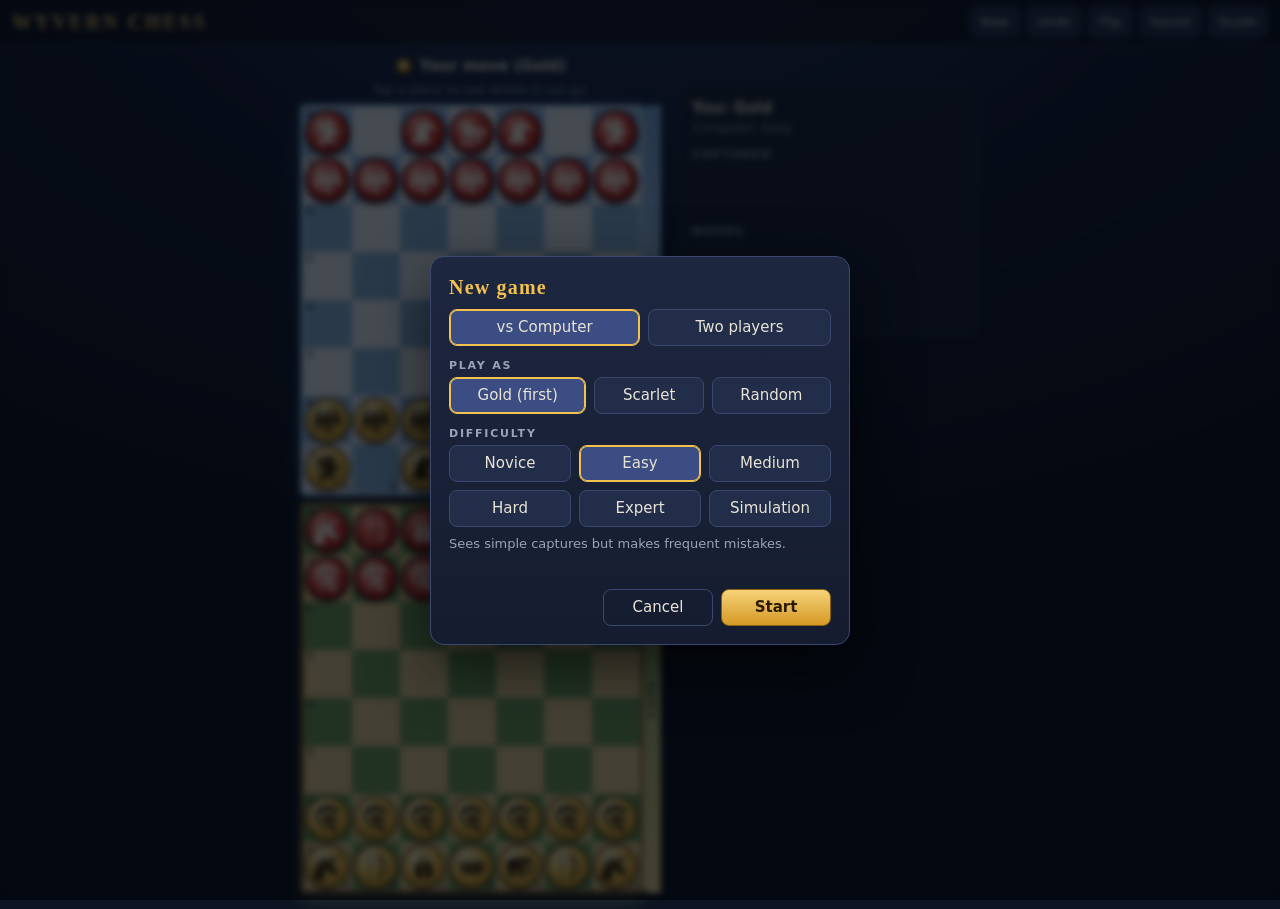
==== commit 4291ddaa: "Wyvern: Thief renamed Ranger with bow icon, captures the square directly above from afar Claude-Sess" ====
--- a/wyvern.html
+++ b/wyvern.html
@@ -146,7 +146,7 @@
 </style>
 </head>
 <body>
-<svg width="0" height="0" style="position:absolute" aria-hidden="true"><defs><symbol id="pc-S" viewBox="0 0 512 512"><path d="M192.83 24.426c-14.71 1.688-27.402 8.33-38.143 17.437 21.23 13.037 42.044 30.898 61.172 49.701 11.727 11.528 22.782 23.42 32.816 34.805 2.442-4.263 4.944-8.626 7.532-13.092-4.309-38.254-34.612-87.21-63.377-88.851zM71.886 46.303c-28.61 18.45-40.203 39.995-42.605 63.398-.15 74.543 63.687 152.073 122.455 179.155-28.275 12.217-60.633 32.6-76.461 55.98-11.387 19.032-10.034 31.734 7.072 40.14 34.057 16.282 67.59 8.121 96.186-7.785-7.344-3.524-14.805-7.242-22.362-10.962 44.88-10.627 66.885-45.326 91.797-75.745.059-6.436.504-13.327 1.325-20.502a43.516 43.516 0 0 1-5.502 1.524c-6.904 9.334-14.834 17.74-24.063 24.5 2.14 10.716-3.044 22.63-12.478 30.2-12.624 10.126-31.187 11.141-41.143-1.268-9.956-12.41-4.94-30.31 7.684-40.438 10.637-8.535 25.492-10.597 35.861-3.607 3.691-2.802 7.176-5.973 10.478-9.44-19.17-5.932-51.374-15.938-56.818-34.84-1.342-4.912.81-12.057 5.219-15.408 37.102-28.196 54.783-52.147 70.605-78.478-10.657-12.265-22.785-25.439-35.896-38.327-32.68-30.98-92.798-81.056-131.354-58.097zm381.455 1.342L438.308 71.58l-27.53-6.406 18.12 21.693-14.598 24.201 26.229-10.527 18.508 21.361-1.908-28.199 26.035-10.998-27.409-6.9zM286.636 97.768c-31.881 49.744-43.506 88.443-104.685 135.77 13.843 12.594 33.702 21.043 51.474 21.064 8.487-.088 14.172-2.306 17.625-7.059 11.48-15.8 15.656-39.606 21.385-62.818 5.73-23.213 13.931-47.302 37.625-58.055 20.1-5.935 38.659 2.736 55.143 11.6 1.529-4.12 2.463-8.88 2.365-13.694-1.157-34.505-68.383-40.598-80.932-26.808zm139.784 22.289l-20.05 73.98c6.298-.42 12.578 1.362 17.339 4.834l20.084-74.107zM317.498 143.06c-14.519 6.588-20.98 21.077-26.16 40.449 3.481 7.099 8.888 12.376 15.466 14.648 15.531 5.364 35.634-6.645 43.217-30.035 1.783-5.5 2.636-10.925 2.711-16.08-9.606-5.248-25.954-13-35.234-8.982zm-31.526 63.002c-3.265 14.198-7.083 29.01-14.289 42.363-2.701 12.403-4.405 24.449-5.086 35.013 13.039 7.148 29.31 10.761 42.942 8.446 12.331-11.85 28.684-27.948 27.936-43.933-.553-8.697-5.006-20.166-7.471-33.02-17.208 4.562-31.691 2.43-44.032-8.87zm110.436 16.447c-2.267 7.933 1.41 14.15 6.047 15.29 4.637 1.141 11.153-2.568 13.42-10.501 2.267-7.934-1.412-14.152-6.05-15.293-6.508-.905-12.2 6.554-13.417 10.504zm-7.584 28.603c-3.453 9.805-7.315 19.06-14.48 28.305-6.839-6.749-12.912-14.547-18.268-22.84-1.097 7.625-4.754 14.066-8.518 19.486 9.168 11.889 17.428 19.544 28.23 28.495 14.257-13.76 24.77-32.23 30.587-48.825-6.38.516-12.674-1.153-17.551-4.62zm-203.77 47.426c-6.589 5.286-7.21 12.266-4.908 15.135 2.302 2.869 9.251 3.776 15.84-1.51s7.208-12.266 4.906-15.135c-4.943-4.1-11.831-1.63-15.838 1.51zm77.295 2.97c-14.904 18.19-31.895 45.95-63.98 65.055 41.127 18.595 78.3 29.021 104.463 28.729 5.59-28.393 8.762-56.945 1.767-84.805-15.255.425-29.374-2.567-42.25-8.978zm-42.006 93.89c-5.72 9.016-12.532 17.725-20.484 25.923-7.492-4.257-15.117-8.599-22.982-12.527l-8.043 16.103c5.532 2.764 11.165 6.01 16.927 9.397-18.288 15.027-41.164 27.595-69.029 36.078l5.242 17.22c32.565-9.913 59.247-25.254 80.239-43.76 22.665 10.31 42.29 18.374 63.117 17.056 13.743-12.908 22.215-31.465 27.238-47.662-5.966-.39-12.177-1.172-18.598-2.307-4.06 11.875-9.111 24.142-16.455 32.252-13.847-.06-27.48-5.597-41.437-12.895 8.378-9.091 15.57-18.736 21.595-28.718a386.01 386.01 0 0 1-17.33-6.16z"/></symbol><symbol id="pc-G" viewBox="0 0 512 512"><path d="M219.756 18.604c4.052 15.357 3.397 24.041 25.824 32.28-11.984 2.437-17.24 4.507-36.502-4.966 3.663 15.35 4.19 26.554 30.022 29.95-12.1 29.8-9.43 68.721 6.771 101.05C202.175 135.722 175.955 26.476 180.8 19.01c-16.578 15.218-29.301 30.44-38.373 51.594-17.433 59.912-22.848 130.145 11.465 186.052 18.791 24.069 46.468 35.866 82.117 25.237-19.815 21.2-61.112 22.051-60.274 51.793-23.867.12-62.388 50.074-80.752 28.255-17.04-20.245 42.624-48.484 36.143-74.14-4.908-19.427-42.686-26.202-70.23-49.643 7.915-29.149-15.428-39.194-40.99-45.695 12.544 14.59 14.274 38.384 8.67 52.271.993.497 13.347-1.809 17.945 2.08 19.335 16.358 78.757 33.365 61.193 52.356-21.627 23.384-54.648 50.988-38.718 75.239 18.849 28.694 75.356 19.427 105.27-3.641-.646 21.619-16.875 46.225-47.435 52.722-11.366 1.646-5.19 37.526-33.92 56.473 5.498 4.408 31.43 21.09 38.424 16.185 16.572-11.619 36.787-25.491 61.875 1.211-7.23-29.056-14.994-37.351-56.01-30.507 8.758-9.139 37.773-18.964 55.918-10.903 54.972-19.776 31.988-37.868 66.926-72.05 30.825 9.253 22.75 44.758 43.98 56.726 29.066-5.264 44.414-10.73 51.756-2.137 7.306 9.274 11.514 11.72 29.24 11.084 11.7 2.646 23.577 15.721 2.686 33.266 40.79-5.645 37.187-35.145 10.467-53.123 8.726-30.173 36.299-6.263 48.135 3.957-6.592-41.814-51.232-51.059-69.44-16.371-11.71-8.922-21.316-18.63-40.031-20.047 3.35-27.712-1.264-36.928-8.512-55.35 15.492-14.416 27.208-27.594 37.441-44.102 37.842 7.222 90.616 15.978 79.995 51.612 40.211-42.77-8.803-40.885-4.623-54.281 4.071-13.05 30.22-16.567 39.304 4.453 4-40.592-44.39-41.118-52.69-21.375-19.237-.065-27.955-9.57-43.263-19.854a159.814 159.814 0 0 0 6.06-26.912c16.883-4.655 34.953-7.128 49.891-20.533 25.367 9.855 42.736-4.934 42.174-27.07 0 0-32.033 35.189-33.7-1.795-.681-15.082 18.625-29.18 43.183-13.656-17.624-40.296-63.094-24.75-62.852 16.8-15.843 7.322-28.376 7.113-41.28 2.614-10.32-30.437-43.035-39.44-60.757-52.116-10.889-7.788 9.06-25.721 27.973-17.61 18.912 8.11 36.923-1.29 45.836-10.24-26.242 2.808-48.716-14.667-48.141-17.93.6-3.41 29.811-7.592 51.326 5.825-1.565-34.591-30.833-35.783-52.08-37.105-18.792-34.937-43.299-38.584-71.062-24.748-19.344-1.381-43.732-6.665-61.303-15.277zM85.154 25.355a2.007 2.007 0 0 0-.265.604c.09-.202.174-.402.265-.604zm-.265.604c-43.453 96.534-16.103 179.77 41.088 215.559-20.947-50.153-17.93-106.467-5.967-156.57-19.158-25.464-36.877-52.809-35.121-58.989zm221.45 17.627c1.756 0 29.795 15.652 29.795 15.652l-23.078 3.16z"/></symbol><symbol id="pc-R" viewBox="0 0 512 512"><path d="M188.8 20.38c-5.3 26.85 4.6 55.74 34.1 86.52 11.2-7.29 31.6-10.94 50-8.16-46-22.31-66.5-47.13-84.1-78.36zM29.19 26.62C43.56 73.08 81.09 128.8 129.6 168.3 93.51 166 49.93 153.1 18.76 143c24.96 35.2 64.17 52.9 103.34 66.3C97.13 227 66.99 245 18.66 248c54.64 19.2 107.54 8.9 131.34.7-17.9 34.9-100.72 66.2-122.31 77 53.26 4.2 121.71-11 167.01-32.9 10 24.6-1.6 53.2-10.1 77.8-1.9 4.5-3.8 8.9-5.7 13.3 5.1-3.5 10.1-7 14.9-10.6 23.6-16.2 47.8-31.9 59.5-58.8 26.1 31.2 62.7 62.1 107 85.4 17.4 22.1 28.3 49 34.2 73.8 8.3-19.1 13.8-40.2 9.7-60.3 24.5-3.6 35.6-29.7 35.5-54.4-12.6 6.2-15.1 6.3-31.2 8.2 0-10.1.6-12.5-3-28.7-10.3 8.4-21 11.2-30.8 11.8 2.1-7.6 3-19.5 3.7-27.3-13 7.1-19.2 9.7-30.1 10.8-.4-10.9-.1-20-4.1-30.4-29.6 19-48.6 1.5-68-21.3 19.8-17 96.4-21.8 95.1 7.1 14-7.3 18.8-11.2 23.6-15.9 9.1 8.5 13.4 20.9 15.1 31.4 9.3-9.4 10.3-10.5 17.1-23.8 5.7 10.1 8.8 17 10.7 30.6 8.5-6.2 15.4-13.1 19.8-21.4 7.5 15.5 8.3 16 12.4 33 17.8-13.1 21.8-31.2 22.8-47.6 2-33-.3-108.2-31-142.9 1.7 36.3-13.1 70-33.8 80.7-12.6 4.9-96.5-74.6-137.6-93.3-23.5-10.2-48.1 7.1-67.8 9.3C147 106.2 83.57 70.94 29.19 26.62zM296.1 152.8c13.3 20.9 32.2 36.9 60.1 55-19.4 2.9-65.8-6.7-77.7-24-5.5-7.9 7.1-21.3 17.6-31zM180.6 319.1c-14.4 6.2-29.2 10.9-43.8 14.3-2.4 3.6-4.6 7.1-6.7 10.5 14.8 5.3 31.5 7 44.1 2.8 3.3-9.8 5.5-19.3 6.4-27.6zm-68 19.1l-10.2 1.5c-31.81 36.6-61.9 103.2-48.24 151.9h36.13c-11.12-37.7-16.53-87.1 22.31-153.4zm8.5 21.5c-5.9 11.4-10.4 22.1-13.8 32.1 12.9 6.7 29.1 8.9 44.8 8.2 4.6-10.5 9.8-21.8 14.6-33.3-15.4 1.8-31.4-1.4-45.6-7zm111.4 6.6c-12 10.5-25.2 20.3-38.9 29.6 7 34 33.4 63.4 73.9 95.7h83.3c-57.2-31.8-94.6-73.3-118.3-125.3zm-130 43.2c-2.5 11.8-3.3 22.7-3 32.9 37.3 14.2 62.5 13.5 97.5 4.1-7.2-10.3-13-21-16.9-32.3-32.7 9.4-55.4 5.7-77.6-4.7zm106.6 52.4c-38.1 10.9-68.8 13.2-107.5.3 1.8 10.4 4.5 20.1 7.5 29.4h130.1c-11.3-9.8-21.4-19.6-30.1-29.7z"/></symbol><symbol id="pc-W" viewBox="0 0 512 512"><path d="M253.714 20.358c-8.79.075-17.448.82-25.89 2.308-46.55 8.208-89.423 26.157-121.225 52.065-31.803 25.908-52.572 59.39-56.316 100.053l-.004.04-.004.04c-8.45 83.885 39.397 152.37 65.604 181.553 5.21 5.804 7.064 13.574 6.533 20.862-.53 7.288-3.04 14.494-6.598 21.838-7.114 14.688-18.703 30.06-31.03 44.457-13.957 16.303-27.375 29.703-37.75 39.627 7.203-1.214 14.764-4.37 22.67-9.368 14.66-9.265 29.554-24.475 42.097-41.298 12.543-16.824 22.807-35.28 28.802-50.586 2.998-7.654 4.912-14.54 5.614-19.72.7-5.178-.177-8.39-.354-8.687-15.34-25.73-31.257-52.027-40.687-79.112-9.43-27.085-12.2-55.565-.073-83.35 25.223-57.79 78.02-85.085 130.772-89.605 52.61-4.508 105.963 12.396 136.545 44.71l23.292 22.474 69.254-41.47c-20.34-26.314-55.49-55.33-96.24-76.257-33.546-17.226-70.702-28.978-106.18-30.428-2.957-.12-5.902-.17-8.832-.144zM372.42 146.184l-.058-.057.31.313c-.083-.087-.17-.17-.25-.256zM244.814 118.95c-2.468.102-4.935.245-7.4.457-3.562.305-7.11.73-10.64 1.255l9.628 45.077c5.76-1.637 11.657-2.823 17.646-3.564l-9.233-43.226zm43.85 3.658c-4.866 12.845-7.33 25.916-6.978 39.04 6.034.48 12.086 1.335 18.12 2.557-.868-12.19 1.306-24.43 6.362-36.98-5.66-1.82-11.515-3.363-17.504-4.617zm-106.672 11.79c-6.112 3.028-12 6.54-17.612 10.532 17.55 8.862 29.7 22.763 34.715 39.594 4.936-3.84 10.145-7.183 15.564-10.063-6.122-16.257-17.577-30.086-32.666-40.063zm88.136 44.796c-1.156-.002-2.308.014-3.457.047-2.675.076-5.328.242-7.952.502-41.993 4.176-77.31 30.258-87.475 90.07-2.198 12.94 4.293 42.822 12.246 67.66 7.952 24.836 16.634 45.517 16.634 45.517l.504 1.198.143 1.295c1.96 17.7-9.11 34.967-21.212 52.26-8.036 11.486-16.43 22.104-23.97 31.72 24-1.35 45.963-11.985 67.177-30.947-.124-.5-.17-.71-.313-1.297-.866-3.594-1.955-8.697-1.687-14.68.446-9.983 5.674-21.958 18.818-31.868-24.577-35.02-28.898-78.757-24.06-115.027l.886-6.65 6.626-1.05c58.715-9.29 97.246-28.81 139.34-54.593-27.566-21.88-61.198-34.115-92.25-34.158zm120.197 37.84c-48.424 30.517-91.56 55.67-157.556 67.35-3.253 33.408 2.427 71.84 25.226 100.798 12.607.61 23.264 6.977 29.904 16.184 6.747 9.353 9.946 21.162 10.83 33.628 23.288 21.426 62.97 39.024 97.764 56.655-3.17-39.444-.296-76.34-14.538-114.11l-62.842-25.3-.062-.027c-14.313-6.018-23.332-13.792-26.512-24.03-3.18-10.236-.874-19.966 1.188-31.064l2.2-11.852 10.74 5.476c23.407 11.94 51.394 20.52 77.548 20.065l6.582-.116 2.103 6.238c10.593 31.436 12.912 56.612 15.752 82.203l7.787 3.113c4.126-29.38 1.912-68.686-3.862-104.425-5.463-33.817-14.72-65.03-22.252-80.788zM223.397 441.148c-.01.444.094.455.01.04-.002-.008-.01-.033-.01-.04z"/></symbol><symbol id="pc-O" viewBox="0 0 512 512"><path d="M236.422 98.393c-126.642-1.276-206.07 46.77-212.058 83.93-2.977 41.18-4.165 83.628-4.016 124.617l4.31 3.796c3.963-15.315 6.47-31.843 14.122-44.085 1.3 27.18 5.068 58.562 11.369 82.067-2.477 24.988-2.118 47.99-3.436 72.978 21.158 12.726 60.485 10.65 67.541 1.986 2.936-20.695 4.981-42.58 3.973-68.535l7.592-35.355c6.418-14.587 25.29-17.243 23.406-31.799l17.828-2.467c.355 25.196-14.375 27.1-24.713 41.653 12.994 5.357 14.676 3.886 24.059 5.124 23.848 2.742 45.234 3.774 67.802-8.175l-3.101-17.541 17.723-3.135 3.064 17.328c4.22 14.097 11.996 104.392 18.559 108.361 13.411 6.417 53.823 6.417 55.472-5.312 1.647-45.786 3.861-90.1-5.07-133.242 3.702-4.1 7.34-8.112 10.928-12.096-20.178-10.157-44.214-25.838-57.62-41.797-9.037-17.21-13.75-38.688-17.304-56.256-2.546-12.943-4.3-26.074-3.81-37.486.244-5.706 1.003-11.018 2.982-15.938 19.848-20.186 56.606-35.68 79.58-46.503-33.273-7.269-71.55 7.386-99.182 17.882zm128.934-9.931c-29.757 10.977-72.215 22.174-92.633 45.267-.807 2.008-1.51 5.563-1.7 9.994-.38 8.863 1.097 21.093 3.487 33.243 2.39 12.15 5.644 24.32 8.53 33.642 1.442 4.662 2.797 8.624 3.865 11.44 15.216 22.215 45.646 39.625 67.966 44.959l14.495-28.713c-11.574-15.04-13.779-35.226-4.59-50.352 4.932-6.143 9.727-10.553 16.982-10.416 4.545.109 9.194 1.996 12.856 5.045 25.905 21.572 49.481 48.69 83.37 70.66-.136-6.626-.26-12.94-.243-18.761.026-9.03-18.924-97.759-50.614-139.553-22.918-5.83-40.343-9.14-61.771-6.455zm68.883 76.232c4.327-.07 8.421.563 11.857 2.319.061 4.922-.298 10.035-10.887 16.152-4.501-4.72-11.239-10.838-17.908-15.627 5.427-1.506 11.374-2.754 16.938-2.844zm-54.233 32.838c-2.263 3.593-3.912 11.657-2.703 17.531 1.402 6.812 9.062 16.901 21.55 26.47 12.49 9.567 29.242 18.77 46.753 26.087 15.609 6.522 31.748 11.435 46.058 14.19-49.78-25.118-79.482-61.19-108.566-85.409-1.548-1.595-2.387.034-3.092 1.131zm58.914 86.797c.526 23.427-2.416 50.265-17.086 59.894-11.128 7.306-33.235 1.34-38.41-10.925-3.657-8.667 15.567-15.677 13.408-24.832-1.718-7.287-11.033-14.374-18.375-12.912-17.881 3.558-34.905 28.836-29.3 46.185 10.14 31.387 62.177 51.105 91.875 36.75 27.49-13.288 35.058-46.714 36.808-81.19-12.704-3.13-25.983-7.579-38.92-12.97zm-200.681 52.52a129.415 129.415 0 0 1-9.993 4.34l-8.67 77.603c1.22 8.802 15.819 12.647 30.385 12.81zm-100.65 4.519c-1.341 10.733-2.367 21.785-3.073 30.953-1.545 20.225-2.483 41.562-2.496 51.49 18.869 11.927 54.798 4.533 53.105-2.005-.656-27.278-6.002-49.806-12.58-73.717-11.983-1.258-23.524-3.864-34.957-6.721z"/></symbol><symbol id="pc-U" viewBox="0 0 512 512"><path d="M494 20L304.887 143.357c16.494 14.608 32.743 22.57 44.963 36.97zM298.346 93.594c-12.58.436-26.59 4.984-38.047 11.77-7.64 4.523-14.115 9.97-18.304 15.142-4.19 5.173-5.79 9.832-5.648 12.668l.283 5.73-5.075 2.676C133.713 193.16 80.945 250.727 18 310.594V494h166.047c6.145-15.424 12.724-33.898 15.086-47.535 1.728-9.977-2.783-21.807-8.23-35.244-5.444-13.436-11.85-28.706-7.63-45.423 3.49-13.827 14.375-25.752 24.096-35.656 4.45-4.534 8.71-8.463 12.075-11.445-6.558-8.577-14.065-20.315-16.51-34.894l17.75-2.978c2.68 15.976 15.203 28.533 22.8 39.24l-.323.23c10.54 14.634 18.892 28.395 30.72 37.546 13.358 10.337 31.484 16.39 66.526 11.49l6.658-.932 2.782 6.124c6.96 15.322 14.372 23.89 21.015 28.423 6.643 4.535 12.63 5.46 18.692 4.79 12.125-1.34 24.29-10.974 27.76-14.264 4.13-3.92 9.657-9.476 13.32-16.124 3.347-6.076 5.073-12.687 3.48-20.744-42.68-37.562-69.592-108.75-90.256-152.6-9.245-19.62-35.786-34.492-52.967-47.95-2.427-1.4-2.675-2.582-3.24-5.154-4.215-19.167 3.188-40.257 10.974-57.298-.096.002-.186-.01-.28-.006zM59.352 136.55c17.863 4.925 37.775 9.665 57.406 14.815 14.803 3.883 29.26 7.935 42.406 12.766 17.914-12.178 37.407-24.123 59.072-35.77-51.62-13.3-109.928-3.148-158.884 8.19zm28.738 26.126c-23.002 4.133-45.974 10.254-67.147 16.662 18.133 3.813 38.298 7.314 58.207 11.242 11.774 2.323 23.337 4.766 34.256 7.643a686.475 686.475 0 0 1 27.403-21.15c-9.044-2.932-18.71-5.698-28.62-8.298-7.952-2.086-16.043-4.098-24.1-6.1zM47.44 202.94c-9.875 2.096-19.728 4.582-29.44 7.29v18.04a2251.165 2251.165 0 0 1 20.172 3.146c10.505 1.7 20.847 3.498 30.734 5.625 8.836-8.185 17.887-16.322 27.268-24.397-6.64-1.56-13.52-3.024-20.508-4.403-9.32-1.838-18.81-3.566-28.227-5.3zM304 224c8.837 0 16 7.163 16 16s-7.163 16-16 16-16-7.163-16-16 7.163-16 16-16zM18 246.512v26.58c4.16.195 8.28.425 12.342.71 7.44-7.2 14.878-14.384 22.387-21.538a604.747 604.747 0 0 0-17.433-3.078A1501.67 1501.67 0 0 0 18 246.512z"/></symbol><symbol id="pc-H" viewBox="0 0 512 512"><path d="M246.78 18.656v101.22c7.988.266 16.003.267 24 0V18.655h-24zm-72.155 110.406v30.813h168.313v-30.813c-55.755 12.73-113.104 12.604-168.313 0zm-150.28 35.063l9.343 37.594 132.187 8.093 9.406.562-.655 9.406c-2.594 38.077 5.257 78.673 25.563 112.44l7.625-146.47-183.47-21.625zm463.186 0l-177.842 20.97 7.187 137.843c16.457-31.775 22.736-68.503 20.375-103.157l-.625-9.405 9.375-.563 132.188-8.093 9.343-37.595zm-260.624 14.438L216.25 383.188v44.187l44.375 66.53 43.03-65.342-13-250h-22.53V429.5h-18.688V178.562h-22.53zM38.186 220.72c3.52 11.234 8.043 23.026 13.345 34.936l104.5-8.562c-.358-6.42-.452-12.835-.28-19.188L38.187 220.72zm435.502 0l-117.563 7.186c.172 6.353.077 12.768-.28 19.188l104.5 8.562c5.3-11.91 9.825-23.702 13.342-34.937zm-315.844 45l-97.72 8c5.446 10.777 11.426 21.472 17.782 31.81l84.063-18.28c-1.735-7.117-3.12-14.322-4.126-21.53zm196.187 0c-1.003 7.207-2.36 14.414-4.092 21.53l84.03 18.28c6.357-10.338 12.338-21.033 17.782-31.81l-97.72-8zM167.19 305.25L88.75 322.313c6.694 9.8 13.67 19.05 20.75 27.468l64.938-26.342c-2.725-5.955-5.143-12.023-7.25-18.188zm177.5 0c-2.107 6.166-4.527 12.232-7.25 18.188l64.937 26.343c7.08-8.415 14.056-17.666 20.75-27.467l-78.438-17.063z"/></symbol><symbol id="pc-T" viewBox="0 0 512 512"><path d="M257.375 32.03C139.957 87.197 42.343 247.886 17.5 367.75c71.742 0 124.22 22.845 162.094 63.03l10.47-11.436c-28.06-28.873-64.935-52.446-113.564-75.906 26.142-65.033 66.028-163.458 116.72-169.188 19.835-2.243 41.05 9.735 64.155 43.438 72.33-120.27 141.014 38.54 180.875 125.75-47.687 25.854-84.5 49.463-112.97 78.718l9.25 10.406c37.335-39.758 89.657-64.812 162.72-64.812C467.784 249.384 377.24 90.37 257.375 32.03zm-79.72 243.314c-15.3-.083-26.405 6.436-26.405 16.656 0 12.58 16.834 26.038 37.594 30.063 20.76 4.024 37.594-2.92 37.594-15.5s-16.835-26.038-37.594-30.063c-3.893-.755-7.657-1.137-11.188-1.156zm156.345 0c-3.53.02-7.295.4-11.188 1.156-20.76 4.025-37.593 17.483-37.593 30.063 0 12.58 16.833 19.524 37.592 15.5 20.76-4.025 37.594-17.484 37.594-30.063 0-10.22-11.105-16.74-26.406-16.656z"/></symbol><symbol id="pc-C" viewBox="0 0 512 512"><path d="M247 29.337v23h-23v18h23v30.71c3.042-.46 6.046-.71 9-.71 2.954 0 5.958.25 9 .71v-30.71h23v-18h-23v-23h-18zm9 89c-2.13 0-4.48.282-7 .805v309.8c4.678-.154 9.322-.154 14 0v-309.8c-2.52-.523-4.87-.805-7-.805zm-25.002 7.318c-17.49 8.458-38.558 23.73-58.012 43.12-30.294 30.198-57.61 69.585-68.416 103.308-18.06 56.354-1.17 117.767 28.424 178.756 43.848-10.937 72.82-17.792 98.004-20.583V125.655zm50.004 0v304.602c25.183 2.79 54.156 9.646 98.004 20.582 29.595-60.99 46.483-122.403 28.424-178.757-10.807-33.723-38.122-73.11-68.416-103.307-19.454-19.39-40.523-34.663-58.012-43.12zM256 446.337c-3.78 0-7.558.033-11.324.09-25.686 1.59-54.423 8.623-103.608 20.922l7.657 15.313c101.827-28.995 112.723-28.995 214.55 0l7.657-15.314c-49.185-12.3-77.922-19.333-103.608-20.923-3.766-.057-7.545-.09-11.324-.09z"/></symbol><symbol id="pc-M" viewBox="0 0 512 512"><path d="M416.125 42.406c-57.576.457-104.863 25.804-144.813 64.875-41.984 41.063-75 97.61-100 155.5.78 4.503 3.06 8.946 7.094 13.658 5.158 6.024 13.183 12.113 23.188 17.593 20.01 10.962 47.79 19.545 75.5 24.47 27.71 4.925 55.505 6.21 75.156 3.438 9.825-1.386 17.538-3.91 21.813-6.563 4.274-2.653 4.916-3.957 4.812-6.625l.72-.03c-3.408-42.828-6-88.797.092-131.94 2.82-19.972 7.668-39.434 15.22-57.624-31.573 31.44-62.918 65.425-86.844 94.72 35.418-70.2 86.2-121.398 141.125-168.97-11.376-1.71-22.42-2.584-33.063-2.5zM155.21 238.994c-2.033-.012-4.053-.012-6.054.006-2.453.022-4.87.065-7.28.125-23.138.575-44.227 2.91-61.876 7.188-23.532 5.703-40.466 14.888-48.78 26.03-8.317 11.144-10.08 24.667-.97 45.532 32.86 75.263 117.185 130.26 207.844 148.594 90.66 18.33 186.108.147 242.28-66.75 13.59-16.185 15.297-29.312 9.938-43.22-5.358-13.908-19.586-28.878-40.78-42.75-14.745-9.65-32.683-18.737-52.75-27.03 1.506 22.59 3.555 44.877 5.124 65.967v.219c.607 11.402-5.49 21.585-14.344 27.938-8.853 6.353-20.268 10.08-33.437 12.406-26.337 4.654-60.026 3.398-93.344-2.188-33.317-5.585-66.085-15.466-90.28-29.312-12.097-6.923-22.145-14.85-28.875-24.47-6.73-9.617-9.76-21.554-6.594-33.374l.095-.375.125-.374c7.637-21.206 16.308-42.79 26.094-64.094-2.053-.032-4.1-.056-6.133-.068zm6.634 46.662c-3.08 7.8-6.017 15.596-8.813 23.344-1.595 6.246-.4 11.407 3.907 17.563 4.374 6.25 12.28 12.923 22.844 18.968 21.128 12.09 52.4 21.78 84.095 27.095 31.694 5.314 64.016 6.28 87 2.22 11.492-2.032 20.53-5.42 25.78-9.19 5.25-3.766 6.864-6.726 6.595-11.78-.517-6.93-1.088-14.027-1.688-21.25-7.448 4.03-16.47 6.367-26.718 7.813-22.732 3.206-51.79 1.665-81.03-3.532-29.242-5.196-58.5-14.055-81.22-26.5-11.36-6.222-21.122-13.34-28.375-21.812-.825-.962-1.62-1.933-2.376-2.938z"/></symbol><symbol id="pc-K" viewBox="0 0 512 512"><path d="M408.256 119.46l-37.7 52.165 19.57 44.426 34.8-37.214-16.67-59.375zm86.074 12.513L384.44 249.498 334.01 135.02l-75.162 132.947-86.948-131.78-33.334 114.122L17.922 132.83l39.3 127.6c1.945-.348 3.94-.54 5.98-.54 18.812 0 34.26 15.452 34.26 34.262 0 13.823-8.346 25.822-20.235 31.22l5.337 17.33c12.425 25.466 71.863 45.152 176.582 47.206 110.805 2.174 178.12-17.54 189.854-47.207h-.002l4.357-20.26c-16.836-2.114-30.02-16.612-30.02-33.986 0-18.81 15.45-34.262 34.263-34.262 3.513 0 6.91.54 10.11 1.54l26.622-123.762zm-391.77 2.04l1.22 56.337 25.56 24.89 9.592-32.842-36.37-48.386zm150.585 2.91l-24.483 51.36 28.955 43.885 24.922-44.08-29.395-51.166zm204.453 135.962c-8.712 0-15.575 6.862-15.575 15.572 0 8.71 6.863 15.574 15.575 15.574s15.572-6.863 15.572-15.573-6.86-15.572-15.572-15.572zM63.2 278.58c-8.71 0-15.573 6.864-15.573 15.574s6.862 15.573 15.574 15.573c8.713 0 15.573-6.862 15.573-15.573 0-8.71-6.86-15.574-15.572-15.574zm130.33 17.842c18.812 0 34.26 15.45 34.26 34.262 0 18.81-15.448 34.26-34.26 34.26-18.813 0-34.262-15.45-34.262-34.26s15.45-34.262 34.26-34.262zm131.234 0c18.812 0 34.26 15.45 34.26 34.262 0 18.81-15.448 34.26-34.26 34.26-18.813 0-34.262-15.45-34.262-34.26s15.45-34.262 34.262-34.262zm-131.235 18.69c-8.713 0-15.573 6.86-15.573 15.572 0 8.71 6.86 15.574 15.572 15.574 8.71 0 15.572-6.864 15.572-15.574s-6.86-15.573-15.573-15.573zm131.234 0c-8.712 0-15.573 6.86-15.573 15.572 0 8.71 6.862 15.574 15.574 15.574s15.574-6.864 15.574-15.574-6.862-15.573-15.574-15.573z"/></symbol><symbol id="pc-P" viewBox="0 0 512 512"><path d="M256 21.938l-4.025 2.01c-96 48-93.455 47.175-189.455 63.175l-8.592 1.432 1.15 8.634c16.125 120.934 48.338 217.868 85.022 285.12 18.34 33.627 37.776 59.85 57.263 78.022C216.85 478.502 236.625 489 256 489s39.15-10.497 58.637-28.668c19.487-18.17 38.922-44.395 57.263-78.02 36.684-67.254 68.897-164.188 85.022-285.123l1.15-8.635-8.592-1.432c-96-16-93.455-15.174-189.455-63.174L256 21.937zM224 64c16 0 16 0 32 16 16-16 16-16 32-16-16 16-16 16-16 32l2.666 48h109.158S400 144 416 128c0 16 0 16-16 32 16 16 16 16 16 32-16-16-32.176-16-32.176-16h-107.38L288 384s0 32 16 64c-16 0-48 0-48-16 0 16-32 16-48 16 16-32 16-64 16-64l11.555-208H128.13S112 176 96 192c0-16 0-16 16-32-16-16-16-16-16-32 16 16 32.13 16 32.13 16h109.204L240 96c0-16 0-16-16-32z"/></symbol><symbol id="pc-D" viewBox="0 0 512 512"><path d="M127.4 14.4c-74.28 104.4-5.3 124.5 37.5 148.1 7.4-16.1 15.9-30.7 27.3-44.4-52-22.1-61.4-70.2-64.8-103.7zm257.2 0c-3.4 33.5-12.8 81.6-64.8 103.7 11.4 13.7 19.9 28.3 27.3 44.4 42.9-23.6 111.7-43.7 37.5-148.1zM256 89.5c-45.3 27.6-62.3 54.4-78.4 94.8 47.9 11.7 108.8 11.7 156.8 0-16.1-40.4-33.1-67.2-78.4-94.8zM148.8 196.1c-5.3 10.3-24.6 74.7-24.8 91.8 4.7-4.9 9.5-9.9 14.2-14.9l6.6 5.8c1.1-25.6 12.6-52.8 25.1-77.5-6.5-1.6-14.5-3.3-21.1-5.2zm214.4 0c-6.2 1.7-15.3 3.9-21.1 5.2 12.4 24.7 24 51.9 25 77.5l6.7-5.8 14.2 14.9c10.5-12.4-19.5-81.5-24.8-91.8zm-173.6 8.8l-7.9 23.8c22.8 6.5 43.6 12.6 69 20l-6.5 17c-5.6-1.6-11.4-3.2-17.1-4.9-2.9 5.8-9.5 9.6-16.7 9.6-10.2 0-18.3-7.2-18.3-16 0-1.3.1-2.5.4-3.7l-16.6-4.7-13.9 41.7 36.1 34.3 14.6-27h86.5l14.7 27 36.1-34.3-13.9-41.7c-5.4 1.5-10.8 3-16.1 4.6.4 1.2.5 2.5.5 3.8 0 8.8-8.1 16-18.4 16-7.3 0-13.9-3.9-16.8-9.7-5.9 1.7-11.7 3.3-17.5 5l-6.6-17c23.2-6.8 44.4-12.9 69.1-20l-8-23.8c-47.7 11.1-84.9 11.1-132.7 0zm-43.2 94.8l-70.42 73.7h47.42l-18.4 48h57.5L147.8 447l37.5-10.9 70.7 61.5 70.7-61.5 37.4 10.9-14.7-25.6h57.5l-18.3-48H436l-70.5-73.7-57.4 49.9-21.9-38.2h-60.7l-21.9 38.2zm91.2 25.7h36.8v18h-36.8z"/></symbol><symbol id="pc-B" viewBox="0 0 512 512"><path d="M439.313 23.094c-14.073-.124-34.5 9.153-60.25 28.875-.54-.5-1.12-.986-1.72-1.44-9.96-7.527-24.127-5.554-31.656 4.407-7.408 9.803-5.613 23.7 3.938 31.313-4.674 14.337-1.07 28.65 7.094 40.125-.335 6.702-2.71 12.345-9.97 18-9.175 7.148-18.937 16.258-28.688 26.97-22.286-11.36-39.37-29.202-54-49.595l2.094-.875c36.75-15.54 22.554-40.264-11.03-26.063-6.733-15.916-14.667-22.693-20.75-22.843-8.893-.22-13.83 13.717-5.314 33.874-41.17 17.408-28.02 42.575 11.032 26.062l1.812-.78c14.265 27.902 33.188 47.988 57.5 62.81-17.14 22.89-32.872 50.29-43.47 80.095-14.762-11.55-29.08-16.705-43.467-16.624-19.66.11-39.445 9.975-60.564 26.47l-.594-.938c-22.67-35.828-47.807-22.65-23.906 15.125-31.142 19.703-20.793 46.652 15.156 23.906 19.496 30.818 45.243 18.597 23.907-15.126l-1.97-3.125c36.48-16.268 63.367-10.887 79.313 20.75-1.173 9.542-1.683 19.22-1.47 28.936-31.58 54.99-83.526 108.47-139.905 74.72C56.43 400.583 31.08 290.24 86.03 264.812c-88.86 14-72.12 158.155-11.343 202.093 68.89 49.802 177.1 9.79 226.47-67.5 9.23-9.248 18.042-19.363 26.343-30.125 28.19 9.79 47.533 34.53 54.78 66.564l-1.842-.125c-39.833-2.513-38.174 25.95-1.782 28.25-2.676 42.446 25.93 38.56 28.25 1.78 44.61 2.818 44.1-25.58 1.78-28.25l-3.436-.22c2.32-47.622-21.094-79.984-52.594-105.592 10.95-19.048 20.074-39.302 26.75-60.032 14.804 17.315 36.6 20.202 65.844 11.125 15.61 38.424 42.24 30.015 25.97-11.25 34.28-13.522 29.2-41.947-10.376-26.342-13.374-33.928-40.953-26.72-26.313 10.406l1.97 4.97c-27.402 6.667-38.812-5.483-47.938-26.127 3.577-21.29 4.258-42.663 1.375-63.375-1.377-9.886 5.03-15.268 11.875-20.437 8.062-.07 16.09-2.327 23.313-7.344 9.9 6.767 23.476 4.636 30.78-5.03 7.53-9.96 5.556-24.128-4.405-31.656-.673-.51-1.385-.984-2.094-1.406C469.22 52.58 464.05 23.31 439.312 23.094z"/></symbol><symbol id="pc-E" viewBox="0 0 512 512"><path d="M177.682 25.404L78.695 81.97l53.743 53.74 77.328 15.465-3.532 17.652-64.79-12.959 27.095 81.287-17.078 5.692-31.328-93.985-44.908-44.91 5.38 58.899-38.287 137.638 59.082 44.313-10.8 14.398-45.157-33.867 26.147 130.73 73.678 11.334L128.308 425H128v-.77l-8.355-20.888 16.71-6.684L140.492 407h18.766L256 390.875 352.742 407h17.479l4.953-24.766 17.652 3.532-14.375 71.873 62.096-16.936 30.086-120.344-30.283-90.847-58.668-44.002-92.202 15.367-2.96-17.754 90.654-15.11 14.287-42.859 17.078 5.692-13.95 41.847 46.405 34.803 13.285-106.293-89.097-44.549-88.104-14.683-29.027 58.054-16.102-8.05L258.5 38.873l-80.818-13.469zm236.634 221.754l3.368 17.684-35.952 6.847c4.658 3.159 8.472 7.518 10.64 13.006 3.624 9.18 1.752 19.208-3.19 27.246-4.943 8.039-12.91 14.59-22.827 18.504-9.915 3.915-20.212 4.574-29.312 2.08-6.576-1.802-12.68-5.465-16.934-10.818l-8.716 47.94-110.89-9.24-7.921-39.602c-4.267 5.846-10.686 9.819-17.625 11.72-9.1 2.494-19.397 1.835-29.312-2.08-9.916-3.915-17.884-10.465-22.827-18.504-4.942-8.038-6.814-18.067-3.19-27.248 2.042-5.17 5.54-9.344 9.833-12.45l-35.315-7.436 3.708-17.614 150.234 31.63 166.228-31.665zM151 283.553c-2.047.051-3.967.318-5.672.785-4.862 1.332-7.714 3.818-8.957 6.967-1.243 3.148-.86 6.914 1.781 11.209 2.469 4.014 6.947 8.05 12.848 10.664v-29.625zm210 .004v29.62c5.901-2.612 10.38-6.65 12.848-10.665 2.64-4.295 3.024-8.059 1.78-11.207-1.242-3.149-4.094-5.637-8.956-6.97-1.704-.466-3.626-.727-5.672-.778zm-52.633 2.107l-60.455 11.514-43.531-9.164 11.115 55.58 81.111 6.76 11.76-64.69zM169 288.762v26.674c.405-.086.817-.165 1.201-.27 4.862-1.332 7.712-3.82 8.955-6.969 1.243-3.148.861-6.912-1.78-11.207-1.795-2.92-4.677-5.84-8.376-8.228zm174 0c-3.699 2.387-6.581 5.307-8.377 8.228-2.64 4.295-3.022 8.059-1.78 11.207 1.244 3.149 4.094 5.637 8.956 6.969.384.105.796.184 1.201.27v-26.674zM147.691 425l18.23 45.574 105.558 16.24 89.095-24.3-1.4-.28L366.62 425h-13.879L256 441.125 159.258 425H147.69z"/></symbol><symbol id="pc-Y" viewBox="0 0 512 512"><path d="M324.97 17.54c.03.034.057.07.087.106l-34.924 32.428 36.904-3.752-15.396 30.12 38.048-16.075c26.147 69.965.623 154.277-52.555 166.262-6.554-25.37-34.13-37.945-36.055-57.382.303.093.604.187.912.27 4.833 1.295 9.736 1.183 14.274-.07l25.138 22.89 20.653-16.377c-7.363 2.836-28.588-1.402-33.25-13.923 3.154-3.24 5.55-7.284 6.793-11.922.485-1.813.757-3.635.86-5.445l11.524 22.777 5.22-16.94c7.625 5.575 12.474 13.605 11.49 21.136l16.673-29.4-72.14-29.56-58.057-48.03 17.1 31.25-48.206-19.753 35.14 31.237c-40.602 28.158-22.085 85.04-1.796 119.29-57.5-9.685-103.128-77.435-95.763-145.03l49.21-21.366-31.08-5.14 29.207-33.417-32.015 11.54c.037-.067.07-.135.107-.202-168.36 66.33-116.413 367-63.728 417.99-.19-1.317-.364-2.58-.54-3.855-14.922-56.244-20.375-125.624-17.5-190.53 3.02-68.237 14.834-131.16 36.794-169.522l16.22 9.283c-18.894 33.008-31.4 94.563-34.345 161.064-1.942 43.86.106 90.022 6.275 132.082 6.124 1.892 15.046 9.615 27.295 23.24-4.818-13.35-6.78-26.5-6.482-38.28 20.286 41.665 67.34 69.234 104.633 62.308 22.444-4.17 41.803-12.73 57.81-24.475l7.31 15.418c-20.068 5.036-22.807 32.635-14.737 55.112 1.748-19.882 11.36-29.794 21.73-32.303-6.598 15.867-4.698 30.623-3.117 44.158 10.15-12.147 21.47-23.793 23.628-39.354 8.738 7.332 12.317 21.49 1.194 39.057 26.32-15.473 31.565-41.994 7.978-57.685l-32.07-34.297c5.918-5.55 11.24-11.6 15.947-18.066l39.28 15.776c-3.942 13.69 5.833 31.512 19.77 43.31-8.055-17.288-4.826-30.08 2.562-37.103 1.63 17.39 10.64 29.193 18.733 40.064 2.73-15.665 6.79-31.493-.213-45.987 11.016 1.56 21.2 11.568 20.338 31.877 14.362-25.313 6.11-49.702-20.742-51.52l-71.135-9.892c12.757-22.982 18.676-49.823 17.015-77.475 14.188-34.708 50.058-11.816 54.523 49.16C394.924 262.27 434.58 304 426.324 367.13c11.808-23.38 21.835-35.013 29.862-36.247-10.772-91.925-40.458-191.57-77.637-250.748l15.823-9.942c50.328 80.106 85.112 220.65 84.88 331.547 42.403-115.912-2.347-356.61-154.282-384.2zm-29.458 476.913l-.026.016-.015.05c.015-.02.027-.044.042-.067zm26.543-318.492h.01v-.007l-.01.008zm-53.348-41.716c.866-.027 1.757.073 2.652.313 4.774 1.28 7.467 5.945 6.187 10.72-1.28 4.776-5.943 7.47-10.72 6.19-4.775-1.28-7.468-5.943-6.188-10.72.96-3.584 3.823-5.993 7.21-6.435.282-.036.568-.06.857-.068zM204.904 297.13c11.878-.2 22.637 6.756 26.172 22.487-.008 35.88-9.557 68.823-42.137 77.412-27.624 7.283-69.725-11.398-84.12-53.663 12.28-21.078 37.362-21.986 62.838 22.592-12.583-41.596 14.386-68.444 37.246-68.83z"/></symbol><symbol id="pc-A" viewBox="0 0 512 512"><path d="M242.9 20.46c6.7 19.75 19.7 41.39 4 50.44-38.6 22.04-81.4 41.5-106.2 90.7C103.3 235.7 91.69 412 29.81 451c48.6 3.8 89.69-16.3 108.89-44.2 7.1 34.3 32.6 67 63 84.7-5.2-29-1.8-59.4 19-92.5 16.5 22.9 31.1 59.3 73.8 75.3-16.4-27.5-13.7-52.8-10.7-84.2 8.8 26.9 38.5 50 72.9 58.9-16.8-18.6-23.9-45.5-21-66 14.6 24.9 43.4 38.4 67.1 39.7-153.3-179.6-48.7-291.6 79.4-194.4-.5-49.7-31.4-66.7-67.2-95.7-.9-15.4-9.6-29.3-17.5-43.36-53.7-9.99-121.5-42.01-154.6-68.78zm81.2 74.88c26.1 10.86 46.2 22.56 56.4 35.46-16.6-3.6-39.8-3.5-70-1.1 15-9.7 16.5-21.7 13.6-34.36z"/></symbol></defs></svg>
+<svg width="0" height="0" style="position:absolute" aria-hidden="true"><defs><symbol id="pc-S" viewBox="0 0 512 512"><path d="M192.83 24.426c-14.71 1.688-27.402 8.33-38.143 17.437 21.23 13.037 42.044 30.898 61.172 49.701 11.727 11.528 22.782 23.42 32.816 34.805 2.442-4.263 4.944-8.626 7.532-13.092-4.309-38.254-34.612-87.21-63.377-88.851zM71.886 46.303c-28.61 18.45-40.203 39.995-42.605 63.398-.15 74.543 63.687 152.073 122.455 179.155-28.275 12.217-60.633 32.6-76.461 55.98-11.387 19.032-10.034 31.734 7.072 40.14 34.057 16.282 67.59 8.121 96.186-7.785-7.344-3.524-14.805-7.242-22.362-10.962 44.88-10.627 66.885-45.326 91.797-75.745.059-6.436.504-13.327 1.325-20.502a43.516 43.516 0 0 1-5.502 1.524c-6.904 9.334-14.834 17.74-24.063 24.5 2.14 10.716-3.044 22.63-12.478 30.2-12.624 10.126-31.187 11.141-41.143-1.268-9.956-12.41-4.94-30.31 7.684-40.438 10.637-8.535 25.492-10.597 35.861-3.607 3.691-2.802 7.176-5.973 10.478-9.44-19.17-5.932-51.374-15.938-56.818-34.84-1.342-4.912.81-12.057 5.219-15.408 37.102-28.196 54.783-52.147 70.605-78.478-10.657-12.265-22.785-25.439-35.896-38.327-32.68-30.98-92.798-81.056-131.354-58.097zm381.455 1.342L438.308 71.58l-27.53-6.406 18.12 21.693-14.598 24.201 26.229-10.527 18.508 21.361-1.908-28.199 26.035-10.998-27.409-6.9zM286.636 97.768c-31.881 49.744-43.506 88.443-104.685 135.77 13.843 12.594 33.702 21.043 51.474 21.064 8.487-.088 14.172-2.306 17.625-7.059 11.48-15.8 15.656-39.606 21.385-62.818 5.73-23.213 13.931-47.302 37.625-58.055 20.1-5.935 38.659 2.736 55.143 11.6 1.529-4.12 2.463-8.88 2.365-13.694-1.157-34.505-68.383-40.598-80.932-26.808zm139.784 22.289l-20.05 73.98c6.298-.42 12.578 1.362 17.339 4.834l20.084-74.107zM317.498 143.06c-14.519 6.588-20.98 21.077-26.16 40.449 3.481 7.099 8.888 12.376 15.466 14.648 15.531 5.364 35.634-6.645 43.217-30.035 1.783-5.5 2.636-10.925 2.711-16.08-9.606-5.248-25.954-13-35.234-8.982zm-31.526 63.002c-3.265 14.198-7.083 29.01-14.289 42.363-2.701 12.403-4.405 24.449-5.086 35.013 13.039 7.148 29.31 10.761 42.942 8.446 12.331-11.85 28.684-27.948 27.936-43.933-.553-8.697-5.006-20.166-7.471-33.02-17.208 4.562-31.691 2.43-44.032-8.87zm110.436 16.447c-2.267 7.933 1.41 14.15 6.047 15.29 4.637 1.141 11.153-2.568 13.42-10.501 2.267-7.934-1.412-14.152-6.05-15.293-6.508-.905-12.2 6.554-13.417 10.504zm-7.584 28.603c-3.453 9.805-7.315 19.06-14.48 28.305-6.839-6.749-12.912-14.547-18.268-22.84-1.097 7.625-4.754 14.066-8.518 19.486 9.168 11.889 17.428 19.544 28.23 28.495 14.257-13.76 24.77-32.23 30.587-48.825-6.38.516-12.674-1.153-17.551-4.62zm-203.77 47.426c-6.589 5.286-7.21 12.266-4.908 15.135 2.302 2.869 9.251 3.776 15.84-1.51s7.208-12.266 4.906-15.135c-4.943-4.1-11.831-1.63-15.838 1.51zm77.295 2.97c-14.904 18.19-31.895 45.95-63.98 65.055 41.127 18.595 78.3 29.021 104.463 28.729 5.59-28.393 8.762-56.945 1.767-84.805-15.255.425-29.374-2.567-42.25-8.978zm-42.006 93.89c-5.72 9.016-12.532 17.725-20.484 25.923-7.492-4.257-15.117-8.599-22.982-12.527l-8.043 16.103c5.532 2.764 11.165 6.01 16.927 9.397-18.288 15.027-41.164 27.595-69.029 36.078l5.242 17.22c32.565-9.913 59.247-25.254 80.239-43.76 22.665 10.31 42.29 18.374 63.117 17.056 13.743-12.908 22.215-31.465 27.238-47.662-5.966-.39-12.177-1.172-18.598-2.307-4.06 11.875-9.111 24.142-16.455 32.252-13.847-.06-27.48-5.597-41.437-12.895 8.378-9.091 15.57-18.736 21.595-28.718a386.01 386.01 0 0 1-17.33-6.16z"/></symbol><symbol id="pc-G" viewBox="0 0 512 512"><path d="M219.756 18.604c4.052 15.357 3.397 24.041 25.824 32.28-11.984 2.437-17.24 4.507-36.502-4.966 3.663 15.35 4.19 26.554 30.022 29.95-12.1 29.8-9.43 68.721 6.771 101.05C202.175 135.722 175.955 26.476 180.8 19.01c-16.578 15.218-29.301 30.44-38.373 51.594-17.433 59.912-22.848 130.145 11.465 186.052 18.791 24.069 46.468 35.866 82.117 25.237-19.815 21.2-61.112 22.051-60.274 51.793-23.867.12-62.388 50.074-80.752 28.255-17.04-20.245 42.624-48.484 36.143-74.14-4.908-19.427-42.686-26.202-70.23-49.643 7.915-29.149-15.428-39.194-40.99-45.695 12.544 14.59 14.274 38.384 8.67 52.271.993.497 13.347-1.809 17.945 2.08 19.335 16.358 78.757 33.365 61.193 52.356-21.627 23.384-54.648 50.988-38.718 75.239 18.849 28.694 75.356 19.427 105.27-3.641-.646 21.619-16.875 46.225-47.435 52.722-11.366 1.646-5.19 37.526-33.92 56.473 5.498 4.408 31.43 21.09 38.424 16.185 16.572-11.619 36.787-25.491 61.875 1.211-7.23-29.056-14.994-37.351-56.01-30.507 8.758-9.139 37.773-18.964 55.918-10.903 54.972-19.776 31.988-37.868 66.926-72.05 30.825 9.253 22.75 44.758 43.98 56.726 29.066-5.264 44.414-10.73 51.756-2.137 7.306 9.274 11.514 11.72 29.24 11.084 11.7 2.646 23.577 15.721 2.686 33.266 40.79-5.645 37.187-35.145 10.467-53.123 8.726-30.173 36.299-6.263 48.135 3.957-6.592-41.814-51.232-51.059-69.44-16.371-11.71-8.922-21.316-18.63-40.031-20.047 3.35-27.712-1.264-36.928-8.512-55.35 15.492-14.416 27.208-27.594 37.441-44.102 37.842 7.222 90.616 15.978 79.995 51.612 40.211-42.77-8.803-40.885-4.623-54.281 4.071-13.05 30.22-16.567 39.304 4.453 4-40.592-44.39-41.118-52.69-21.375-19.237-.065-27.955-9.57-43.263-19.854a159.814 159.814 0 0 0 6.06-26.912c16.883-4.655 34.953-7.128 49.891-20.533 25.367 9.855 42.736-4.934 42.174-27.07 0 0-32.033 35.189-33.7-1.795-.681-15.082 18.625-29.18 43.183-13.656-17.624-40.296-63.094-24.75-62.852 16.8-15.843 7.322-28.376 7.113-41.28 2.614-10.32-30.437-43.035-39.44-60.757-52.116-10.889-7.788 9.06-25.721 27.973-17.61 18.912 8.11 36.923-1.29 45.836-10.24-26.242 2.808-48.716-14.667-48.141-17.93.6-3.41 29.811-7.592 51.326 5.825-1.565-34.591-30.833-35.783-52.08-37.105-18.792-34.937-43.299-38.584-71.062-24.748-19.344-1.381-43.732-6.665-61.303-15.277zM85.154 25.355a2.007 2.007 0 0 0-.265.604c.09-.202.174-.402.265-.604zm-.265.604c-43.453 96.534-16.103 179.77 41.088 215.559-20.947-50.153-17.93-106.467-5.967-156.57-19.158-25.464-36.877-52.809-35.121-58.989zm221.45 17.627c1.756 0 29.795 15.652 29.795 15.652l-23.078 3.16z"/></symbol><symbol id="pc-R" viewBox="0 0 512 512"><path d="M188.8 20.38c-5.3 26.85 4.6 55.74 34.1 86.52 11.2-7.29 31.6-10.94 50-8.16-46-22.31-66.5-47.13-84.1-78.36zM29.19 26.62C43.56 73.08 81.09 128.8 129.6 168.3 93.51 166 49.93 153.1 18.76 143c24.96 35.2 64.17 52.9 103.34 66.3C97.13 227 66.99 245 18.66 248c54.64 19.2 107.54 8.9 131.34.7-17.9 34.9-100.72 66.2-122.31 77 53.26 4.2 121.71-11 167.01-32.9 10 24.6-1.6 53.2-10.1 77.8-1.9 4.5-3.8 8.9-5.7 13.3 5.1-3.5 10.1-7 14.9-10.6 23.6-16.2 47.8-31.9 59.5-58.8 26.1 31.2 62.7 62.1 107 85.4 17.4 22.1 28.3 49 34.2 73.8 8.3-19.1 13.8-40.2 9.7-60.3 24.5-3.6 35.6-29.7 35.5-54.4-12.6 6.2-15.1 6.3-31.2 8.2 0-10.1.6-12.5-3-28.7-10.3 8.4-21 11.2-30.8 11.8 2.1-7.6 3-19.5 3.7-27.3-13 7.1-19.2 9.7-30.1 10.8-.4-10.9-.1-20-4.1-30.4-29.6 19-48.6 1.5-68-21.3 19.8-17 96.4-21.8 95.1 7.1 14-7.3 18.8-11.2 23.6-15.9 9.1 8.5 13.4 20.9 15.1 31.4 9.3-9.4 10.3-10.5 17.1-23.8 5.7 10.1 8.8 17 10.7 30.6 8.5-6.2 15.4-13.1 19.8-21.4 7.5 15.5 8.3 16 12.4 33 17.8-13.1 21.8-31.2 22.8-47.6 2-33-.3-108.2-31-142.9 1.7 36.3-13.1 70-33.8 80.7-12.6 4.9-96.5-74.6-137.6-93.3-23.5-10.2-48.1 7.1-67.8 9.3C147 106.2 83.57 70.94 29.19 26.62zM296.1 152.8c13.3 20.9 32.2 36.9 60.1 55-19.4 2.9-65.8-6.7-77.7-24-5.5-7.9 7.1-21.3 17.6-31zM180.6 319.1c-14.4 6.2-29.2 10.9-43.8 14.3-2.4 3.6-4.6 7.1-6.7 10.5 14.8 5.3 31.5 7 44.1 2.8 3.3-9.8 5.5-19.3 6.4-27.6zm-68 19.1l-10.2 1.5c-31.81 36.6-61.9 103.2-48.24 151.9h36.13c-11.12-37.7-16.53-87.1 22.31-153.4zm8.5 21.5c-5.9 11.4-10.4 22.1-13.8 32.1 12.9 6.7 29.1 8.9 44.8 8.2 4.6-10.5 9.8-21.8 14.6-33.3-15.4 1.8-31.4-1.4-45.6-7zm111.4 6.6c-12 10.5-25.2 20.3-38.9 29.6 7 34 33.4 63.4 73.9 95.7h83.3c-57.2-31.8-94.6-73.3-118.3-125.3zm-130 43.2c-2.5 11.8-3.3 22.7-3 32.9 37.3 14.2 62.5 13.5 97.5 4.1-7.2-10.3-13-21-16.9-32.3-32.7 9.4-55.4 5.7-77.6-4.7zm106.6 52.4c-38.1 10.9-68.8 13.2-107.5.3 1.8 10.4 4.5 20.1 7.5 29.4h130.1c-11.3-9.8-21.4-19.6-30.1-29.7z"/></symbol><symbol id="pc-W" viewBox="0 0 512 512"><path d="M253.714 20.358c-8.79.075-17.448.82-25.89 2.308-46.55 8.208-89.423 26.157-121.225 52.065-31.803 25.908-52.572 59.39-56.316 100.053l-.004.04-.004.04c-8.45 83.885 39.397 152.37 65.604 181.553 5.21 5.804 7.064 13.574 6.533 20.862-.53 7.288-3.04 14.494-6.598 21.838-7.114 14.688-18.703 30.06-31.03 44.457-13.957 16.303-27.375 29.703-37.75 39.627 7.203-1.214 14.764-4.37 22.67-9.368 14.66-9.265 29.554-24.475 42.097-41.298 12.543-16.824 22.807-35.28 28.802-50.586 2.998-7.654 4.912-14.54 5.614-19.72.7-5.178-.177-8.39-.354-8.687-15.34-25.73-31.257-52.027-40.687-79.112-9.43-27.085-12.2-55.565-.073-83.35 25.223-57.79 78.02-85.085 130.772-89.605 52.61-4.508 105.963 12.396 136.545 44.71l23.292 22.474 69.254-41.47c-20.34-26.314-55.49-55.33-96.24-76.257-33.546-17.226-70.702-28.978-106.18-30.428-2.957-.12-5.902-.17-8.832-.144zM372.42 146.184l-.058-.057.31.313c-.083-.087-.17-.17-.25-.256zM244.814 118.95c-2.468.102-4.935.245-7.4.457-3.562.305-7.11.73-10.64 1.255l9.628 45.077c5.76-1.637 11.657-2.823 17.646-3.564l-9.233-43.226zm43.85 3.658c-4.866 12.845-7.33 25.916-6.978 39.04 6.034.48 12.086 1.335 18.12 2.557-.868-12.19 1.306-24.43 6.362-36.98-5.66-1.82-11.515-3.363-17.504-4.617zm-106.672 11.79c-6.112 3.028-12 6.54-17.612 10.532 17.55 8.862 29.7 22.763 34.715 39.594 4.936-3.84 10.145-7.183 15.564-10.063-6.122-16.257-17.577-30.086-32.666-40.063zm88.136 44.796c-1.156-.002-2.308.014-3.457.047-2.675.076-5.328.242-7.952.502-41.993 4.176-77.31 30.258-87.475 90.07-2.198 12.94 4.293 42.822 12.246 67.66 7.952 24.836 16.634 45.517 16.634 45.517l.504 1.198.143 1.295c1.96 17.7-9.11 34.967-21.212 52.26-8.036 11.486-16.43 22.104-23.97 31.72 24-1.35 45.963-11.985 67.177-30.947-.124-.5-.17-.71-.313-1.297-.866-3.594-1.955-8.697-1.687-14.68.446-9.983 5.674-21.958 18.818-31.868-24.577-35.02-28.898-78.757-24.06-115.027l.886-6.65 6.626-1.05c58.715-9.29 97.246-28.81 139.34-54.593-27.566-21.88-61.198-34.115-92.25-34.158zm120.197 37.84c-48.424 30.517-91.56 55.67-157.556 67.35-3.253 33.408 2.427 71.84 25.226 100.798 12.607.61 23.264 6.977 29.904 16.184 6.747 9.353 9.946 21.162 10.83 33.628 23.288 21.426 62.97 39.024 97.764 56.655-3.17-39.444-.296-76.34-14.538-114.11l-62.842-25.3-.062-.027c-14.313-6.018-23.332-13.792-26.512-24.03-3.18-10.236-.874-19.966 1.188-31.064l2.2-11.852 10.74 5.476c23.407 11.94 51.394 20.52 77.548 20.065l6.582-.116 2.103 6.238c10.593 31.436 12.912 56.612 15.752 82.203l7.787 3.113c4.126-29.38 1.912-68.686-3.862-104.425-5.463-33.817-14.72-65.03-22.252-80.788zM223.397 441.148c-.01.444.094.455.01.04-.002-.008-.01-.033-.01-.04z"/></symbol><symbol id="pc-O" viewBox="0 0 512 512"><path d="M236.422 98.393c-126.642-1.276-206.07 46.77-212.058 83.93-2.977 41.18-4.165 83.628-4.016 124.617l4.31 3.796c3.963-15.315 6.47-31.843 14.122-44.085 1.3 27.18 5.068 58.562 11.369 82.067-2.477 24.988-2.118 47.99-3.436 72.978 21.158 12.726 60.485 10.65 67.541 1.986 2.936-20.695 4.981-42.58 3.973-68.535l7.592-35.355c6.418-14.587 25.29-17.243 23.406-31.799l17.828-2.467c.355 25.196-14.375 27.1-24.713 41.653 12.994 5.357 14.676 3.886 24.059 5.124 23.848 2.742 45.234 3.774 67.802-8.175l-3.101-17.541 17.723-3.135 3.064 17.328c4.22 14.097 11.996 104.392 18.559 108.361 13.411 6.417 53.823 6.417 55.472-5.312 1.647-45.786 3.861-90.1-5.07-133.242 3.702-4.1 7.34-8.112 10.928-12.096-20.178-10.157-44.214-25.838-57.62-41.797-9.037-17.21-13.75-38.688-17.304-56.256-2.546-12.943-4.3-26.074-3.81-37.486.244-5.706 1.003-11.018 2.982-15.938 19.848-20.186 56.606-35.68 79.58-46.503-33.273-7.269-71.55 7.386-99.182 17.882zm128.934-9.931c-29.757 10.977-72.215 22.174-92.633 45.267-.807 2.008-1.51 5.563-1.7 9.994-.38 8.863 1.097 21.093 3.487 33.243 2.39 12.15 5.644 24.32 8.53 33.642 1.442 4.662 2.797 8.624 3.865 11.44 15.216 22.215 45.646 39.625 67.966 44.959l14.495-28.713c-11.574-15.04-13.779-35.226-4.59-50.352 4.932-6.143 9.727-10.553 16.982-10.416 4.545.109 9.194 1.996 12.856 5.045 25.905 21.572 49.481 48.69 83.37 70.66-.136-6.626-.26-12.94-.243-18.761.026-9.03-18.924-97.759-50.614-139.553-22.918-5.83-40.343-9.14-61.771-6.455zm68.883 76.232c4.327-.07 8.421.563 11.857 2.319.061 4.922-.298 10.035-10.887 16.152-4.501-4.72-11.239-10.838-17.908-15.627 5.427-1.506 11.374-2.754 16.938-2.844zm-54.233 32.838c-2.263 3.593-3.912 11.657-2.703 17.531 1.402 6.812 9.062 16.901 21.55 26.47 12.49 9.567 29.242 18.77 46.753 26.087 15.609 6.522 31.748 11.435 46.058 14.19-49.78-25.118-79.482-61.19-108.566-85.409-1.548-1.595-2.387.034-3.092 1.131zm58.914 86.797c.526 23.427-2.416 50.265-17.086 59.894-11.128 7.306-33.235 1.34-38.41-10.925-3.657-8.667 15.567-15.677 13.408-24.832-1.718-7.287-11.033-14.374-18.375-12.912-17.881 3.558-34.905 28.836-29.3 46.185 10.14 31.387 62.177 51.105 91.875 36.75 27.49-13.288 35.058-46.714 36.808-81.19-12.704-3.13-25.983-7.579-38.92-12.97zm-200.681 52.52a129.415 129.415 0 0 1-9.993 4.34l-8.67 77.603c1.22 8.802 15.819 12.647 30.385 12.81zm-100.65 4.519c-1.341 10.733-2.367 21.785-3.073 30.953-1.545 20.225-2.483 41.562-2.496 51.49 18.869 11.927 54.798 4.533 53.105-2.005-.656-27.278-6.002-49.806-12.58-73.717-11.983-1.258-23.524-3.864-34.957-6.721z"/></symbol><symbol id="pc-U" viewBox="0 0 512 512"><path d="M494 20L304.887 143.357c16.494 14.608 32.743 22.57 44.963 36.97zM298.346 93.594c-12.58.436-26.59 4.984-38.047 11.77-7.64 4.523-14.115 9.97-18.304 15.142-4.19 5.173-5.79 9.832-5.648 12.668l.283 5.73-5.075 2.676C133.713 193.16 80.945 250.727 18 310.594V494h166.047c6.145-15.424 12.724-33.898 15.086-47.535 1.728-9.977-2.783-21.807-8.23-35.244-5.444-13.436-11.85-28.706-7.63-45.423 3.49-13.827 14.375-25.752 24.096-35.656 4.45-4.534 8.71-8.463 12.075-11.445-6.558-8.577-14.065-20.315-16.51-34.894l17.75-2.978c2.68 15.976 15.203 28.533 22.8 39.24l-.323.23c10.54 14.634 18.892 28.395 30.72 37.546 13.358 10.337 31.484 16.39 66.526 11.49l6.658-.932 2.782 6.124c6.96 15.322 14.372 23.89 21.015 28.423 6.643 4.535 12.63 5.46 18.692 4.79 12.125-1.34 24.29-10.974 27.76-14.264 4.13-3.92 9.657-9.476 13.32-16.124 3.347-6.076 5.073-12.687 3.48-20.744-42.68-37.562-69.592-108.75-90.256-152.6-9.245-19.62-35.786-34.492-52.967-47.95-2.427-1.4-2.675-2.582-3.24-5.154-4.215-19.167 3.188-40.257 10.974-57.298-.096.002-.186-.01-.28-.006zM59.352 136.55c17.863 4.925 37.775 9.665 57.406 14.815 14.803 3.883 29.26 7.935 42.406 12.766 17.914-12.178 37.407-24.123 59.072-35.77-51.62-13.3-109.928-3.148-158.884 8.19zm28.738 26.126c-23.002 4.133-45.974 10.254-67.147 16.662 18.133 3.813 38.298 7.314 58.207 11.242 11.774 2.323 23.337 4.766 34.256 7.643a686.475 686.475 0 0 1 27.403-21.15c-9.044-2.932-18.71-5.698-28.62-8.298-7.952-2.086-16.043-4.098-24.1-6.1zM47.44 202.94c-9.875 2.096-19.728 4.582-29.44 7.29v18.04a2251.165 2251.165 0 0 1 20.172 3.146c10.505 1.7 20.847 3.498 30.734 5.625 8.836-8.185 17.887-16.322 27.268-24.397-6.64-1.56-13.52-3.024-20.508-4.403-9.32-1.838-18.81-3.566-28.227-5.3zM304 224c8.837 0 16 7.163 16 16s-7.163 16-16 16-16-7.163-16-16 7.163-16 16-16zM18 246.512v26.58c4.16.195 8.28.425 12.342.71 7.44-7.2 14.878-14.384 22.387-21.538a604.747 604.747 0 0 0-17.433-3.078A1501.67 1501.67 0 0 0 18 246.512z"/></symbol><symbol id="pc-H" viewBox="0 0 512 512"><path d="M246.78 18.656v101.22c7.988.266 16.003.267 24 0V18.655h-24zm-72.155 110.406v30.813h168.313v-30.813c-55.755 12.73-113.104 12.604-168.313 0zm-150.28 35.063l9.343 37.594 132.187 8.093 9.406.562-.655 9.406c-2.594 38.077 5.257 78.673 25.563 112.44l7.625-146.47-183.47-21.625zm463.186 0l-177.842 20.97 7.187 137.843c16.457-31.775 22.736-68.503 20.375-103.157l-.625-9.405 9.375-.563 132.188-8.093 9.343-37.595zm-260.624 14.438L216.25 383.188v44.187l44.375 66.53 43.03-65.342-13-250h-22.53V429.5h-18.688V178.562h-22.53zM38.186 220.72c3.52 11.234 8.043 23.026 13.345 34.936l104.5-8.562c-.358-6.42-.452-12.835-.28-19.188L38.187 220.72zm435.502 0l-117.563 7.186c.172 6.353.077 12.768-.28 19.188l104.5 8.562c5.3-11.91 9.825-23.702 13.342-34.937zm-315.844 45l-97.72 8c5.446 10.777 11.426 21.472 17.782 31.81l84.063-18.28c-1.735-7.117-3.12-14.322-4.126-21.53zm196.187 0c-1.003 7.207-2.36 14.414-4.092 21.53l84.03 18.28c6.357-10.338 12.338-21.033 17.782-31.81l-97.72-8zM167.19 305.25L88.75 322.313c6.694 9.8 13.67 19.05 20.75 27.468l64.938-26.342c-2.725-5.955-5.143-12.023-7.25-18.188zm177.5 0c-2.107 6.166-4.527 12.232-7.25 18.188l64.937 26.343c7.08-8.415 14.056-17.666 20.75-27.467l-78.438-17.063z"/></symbol><symbol id="pc-T" viewBox="0 0 512 512"><path d="M331.734 20.443a4.421 4.421 0 0 0-1.802.327c-27.736 11.543-47.295 57.495-29.899 76.671 33.52 38.946 72.835 55.573 90.147 128.434 2.607 20.15 1.218 40.094 0 60.25-17.312 72.861-56.627 89.488-90.147 128.434-17.396 19.176 2.163 65.128 29.899 76.671 9.038 3.762 28.025-26.165 21.752-25.209-16.34 2.491-37.8-20.941-28.387-28.93 38.47-32.65 105.49-100.055 100.277-135.552-2.211-15.057-9.35-30.36-15.574-45.539 6.225-15.18 13.363-30.482 15.574-45.54 5.214-35.496-61.806-102.901-100.277-135.552-9.412-7.988 12.047-31.42 28.387-28.93 5.881.897-10.44-25.35-19.95-25.535zM152 24.23l-21.441 53.602L152 99.273l21.441-21.441zm-9 91.497v296.546l9-9 9 9V115.727l-2.637 2.636-6.363 6.364zm160 9.847v260.824l18-17.53V143.104zM152 428.727l-23 23v38.546l23-23 23 23v-38.546z"/></symbol><symbol id="pc-C" viewBox="0 0 512 512"><path d="M247 29.337v23h-23v18h23v30.71c3.042-.46 6.046-.71 9-.71 2.954 0 5.958.25 9 .71v-30.71h23v-18h-23v-23h-18zm9 89c-2.13 0-4.48.282-7 .805v309.8c4.678-.154 9.322-.154 14 0v-309.8c-2.52-.523-4.87-.805-7-.805zm-25.002 7.318c-17.49 8.458-38.558 23.73-58.012 43.12-30.294 30.198-57.61 69.585-68.416 103.308-18.06 56.354-1.17 117.767 28.424 178.756 43.848-10.937 72.82-17.792 98.004-20.583V125.655zm50.004 0v304.602c25.183 2.79 54.156 9.646 98.004 20.582 29.595-60.99 46.483-122.403 28.424-178.757-10.807-33.723-38.122-73.11-68.416-103.307-19.454-19.39-40.523-34.663-58.012-43.12zM256 446.337c-3.78 0-7.558.033-11.324.09-25.686 1.59-54.423 8.623-103.608 20.922l7.657 15.313c101.827-28.995 112.723-28.995 214.55 0l7.657-15.314c-49.185-12.3-77.922-19.333-103.608-20.923-3.766-.057-7.545-.09-11.324-.09z"/></symbol><symbol id="pc-M" viewBox="0 0 512 512"><path d="M416.125 42.406c-57.576.457-104.863 25.804-144.813 64.875-41.984 41.063-75 97.61-100 155.5.78 4.503 3.06 8.946 7.094 13.658 5.158 6.024 13.183 12.113 23.188 17.593 20.01 10.962 47.79 19.545 75.5 24.47 27.71 4.925 55.505 6.21 75.156 3.438 9.825-1.386 17.538-3.91 21.813-6.563 4.274-2.653 4.916-3.957 4.812-6.625l.72-.03c-3.408-42.828-6-88.797.092-131.94 2.82-19.972 7.668-39.434 15.22-57.624-31.573 31.44-62.918 65.425-86.844 94.72 35.418-70.2 86.2-121.398 141.125-168.97-11.376-1.71-22.42-2.584-33.063-2.5zM155.21 238.994c-2.033-.012-4.053-.012-6.054.006-2.453.022-4.87.065-7.28.125-23.138.575-44.227 2.91-61.876 7.188-23.532 5.703-40.466 14.888-48.78 26.03-8.317 11.144-10.08 24.667-.97 45.532 32.86 75.263 117.185 130.26 207.844 148.594 90.66 18.33 186.108.147 242.28-66.75 13.59-16.185 15.297-29.312 9.938-43.22-5.358-13.908-19.586-28.878-40.78-42.75-14.745-9.65-32.683-18.737-52.75-27.03 1.506 22.59 3.555 44.877 5.124 65.967v.219c.607 11.402-5.49 21.585-14.344 27.938-8.853 6.353-20.268 10.08-33.437 12.406-26.337 4.654-60.026 3.398-93.344-2.188-33.317-5.585-66.085-15.466-90.28-29.312-12.097-6.923-22.145-14.85-28.875-24.47-6.73-9.617-9.76-21.554-6.594-33.374l.095-.375.125-.374c7.637-21.206 16.308-42.79 26.094-64.094-2.053-.032-4.1-.056-6.133-.068zm6.634 46.662c-3.08 7.8-6.017 15.596-8.813 23.344-1.595 6.246-.4 11.407 3.907 17.563 4.374 6.25 12.28 12.923 22.844 18.968 21.128 12.09 52.4 21.78 84.095 27.095 31.694 5.314 64.016 6.28 87 2.22 11.492-2.032 20.53-5.42 25.78-9.19 5.25-3.766 6.864-6.726 6.595-11.78-.517-6.93-1.088-14.027-1.688-21.25-7.448 4.03-16.47 6.367-26.718 7.813-22.732 3.206-51.79 1.665-81.03-3.532-29.242-5.196-58.5-14.055-81.22-26.5-11.36-6.222-21.122-13.34-28.375-21.812-.825-.962-1.62-1.933-2.376-2.938z"/></symbol><symbol id="pc-K" viewBox="0 0 512 512"><path d="M408.256 119.46l-37.7 52.165 19.57 44.426 34.8-37.214-16.67-59.375zm86.074 12.513L384.44 249.498 334.01 135.02l-75.162 132.947-86.948-131.78-33.334 114.122L17.922 132.83l39.3 127.6c1.945-.348 3.94-.54 5.98-.54 18.812 0 34.26 15.452 34.26 34.262 0 13.823-8.346 25.822-20.235 31.22l5.337 17.33c12.425 25.466 71.863 45.152 176.582 47.206 110.805 2.174 178.12-17.54 189.854-47.207h-.002l4.357-20.26c-16.836-2.114-30.02-16.612-30.02-33.986 0-18.81 15.45-34.262 34.263-34.262 3.513 0 6.91.54 10.11 1.54l26.622-123.762zm-391.77 2.04l1.22 56.337 25.56 24.89 9.592-32.842-36.37-48.386zm150.585 2.91l-24.483 51.36 28.955 43.885 24.922-44.08-29.395-51.166zm204.453 135.962c-8.712 0-15.575 6.862-15.575 15.572 0 8.71 6.863 15.574 15.575 15.574s15.572-6.863 15.572-15.573-6.86-15.572-15.572-15.572zM63.2 278.58c-8.71 0-15.573 6.864-15.573 15.574s6.862 15.573 15.574 15.573c8.713 0 15.573-6.862 15.573-15.573 0-8.71-6.86-15.574-15.572-15.574zm130.33 17.842c18.812 0 34.26 15.45 34.26 34.262 0 18.81-15.448 34.26-34.26 34.26-18.813 0-34.262-15.45-34.262-34.26s15.45-34.262 34.26-34.262zm131.234 0c18.812 0 34.26 15.45 34.26 34.262 0 18.81-15.448 34.26-34.26 34.26-18.813 0-34.262-15.45-34.262-34.26s15.45-34.262 34.262-34.262zm-131.235 18.69c-8.713 0-15.573 6.86-15.573 15.572 0 8.71 6.86 15.574 15.572 15.574 8.71 0 15.572-6.864 15.572-15.574s-6.86-15.573-15.573-15.573zm131.234 0c-8.712 0-15.573 6.86-15.573 15.572 0 8.71 6.862 15.574 15.574 15.574s15.574-6.864 15.574-15.574-6.862-15.573-15.574-15.573z"/></symbol><symbol id="pc-P" viewBox="0 0 512 512"><path d="M256 21.938l-4.025 2.01c-96 48-93.455 47.175-189.455 63.175l-8.592 1.432 1.15 8.634c16.125 120.934 48.338 217.868 85.022 285.12 18.34 33.627 37.776 59.85 57.263 78.022C216.85 478.502 236.625 489 256 489s39.15-10.497 58.637-28.668c19.487-18.17 38.922-44.395 57.263-78.02 36.684-67.254 68.897-164.188 85.022-285.123l1.15-8.635-8.592-1.432c-96-16-93.455-15.174-189.455-63.174L256 21.937zM224 64c16 0 16 0 32 16 16-16 16-16 32-16-16 16-16 16-16 32l2.666 48h109.158S400 144 416 128c0 16 0 16-16 32 16 16 16 16 16 32-16-16-32.176-16-32.176-16h-107.38L288 384s0 32 16 64c-16 0-48 0-48-16 0 16-32 16-48 16 16-32 16-64 16-64l11.555-208H128.13S112 176 96 192c0-16 0-16 16-32-16-16-16-16-16-32 16 16 32.13 16 32.13 16h109.204L240 96c0-16 0-16-16-32z"/></symbol><symbol id="pc-D" viewBox="0 0 512 512"><path d="M127.4 14.4c-74.28 104.4-5.3 124.5 37.5 148.1 7.4-16.1 15.9-30.7 27.3-44.4-52-22.1-61.4-70.2-64.8-103.7zm257.2 0c-3.4 33.5-12.8 81.6-64.8 103.7 11.4 13.7 19.9 28.3 27.3 44.4 42.9-23.6 111.7-43.7 37.5-148.1zM256 89.5c-45.3 27.6-62.3 54.4-78.4 94.8 47.9 11.7 108.8 11.7 156.8 0-16.1-40.4-33.1-67.2-78.4-94.8zM148.8 196.1c-5.3 10.3-24.6 74.7-24.8 91.8 4.7-4.9 9.5-9.9 14.2-14.9l6.6 5.8c1.1-25.6 12.6-52.8 25.1-77.5-6.5-1.6-14.5-3.3-21.1-5.2zm214.4 0c-6.2 1.7-15.3 3.9-21.1 5.2 12.4 24.7 24 51.9 25 77.5l6.7-5.8 14.2 14.9c10.5-12.4-19.5-81.5-24.8-91.8zm-173.6 8.8l-7.9 23.8c22.8 6.5 43.6 12.6 69 20l-6.5 17c-5.6-1.6-11.4-3.2-17.1-4.9-2.9 5.8-9.5 9.6-16.7 9.6-10.2 0-18.3-7.2-18.3-16 0-1.3.1-2.5.4-3.7l-16.6-4.7-13.9 41.7 36.1 34.3 14.6-27h86.5l14.7 27 36.1-34.3-13.9-41.7c-5.4 1.5-10.8 3-16.1 4.6.4 1.2.5 2.5.5 3.8 0 8.8-8.1 16-18.4 16-7.3 0-13.9-3.9-16.8-9.7-5.9 1.7-11.7 3.3-17.5 5l-6.6-17c23.2-6.8 44.4-12.9 69.1-20l-8-23.8c-47.7 11.1-84.9 11.1-132.7 0zm-43.2 94.8l-70.42 73.7h47.42l-18.4 48h57.5L147.8 447l37.5-10.9 70.7 61.5 70.7-61.5 37.4 10.9-14.7-25.6h57.5l-18.3-48H436l-70.5-73.7-57.4 49.9-21.9-38.2h-60.7l-21.9 38.2zm91.2 25.7h36.8v18h-36.8z"/></symbol><symbol id="pc-B" viewBox="0 0 512 512"><path d="M439.313 23.094c-14.073-.124-34.5 9.153-60.25 28.875-.54-.5-1.12-.986-1.72-1.44-9.96-7.527-24.127-5.554-31.656 4.407-7.408 9.803-5.613 23.7 3.938 31.313-4.674 14.337-1.07 28.65 7.094 40.125-.335 6.702-2.71 12.345-9.97 18-9.175 7.148-18.937 16.258-28.688 26.97-22.286-11.36-39.37-29.202-54-49.595l2.094-.875c36.75-15.54 22.554-40.264-11.03-26.063-6.733-15.916-14.667-22.693-20.75-22.843-8.893-.22-13.83 13.717-5.314 33.874-41.17 17.408-28.02 42.575 11.032 26.062l1.812-.78c14.265 27.902 33.188 47.988 57.5 62.81-17.14 22.89-32.872 50.29-43.47 80.095-14.762-11.55-29.08-16.705-43.467-16.624-19.66.11-39.445 9.975-60.564 26.47l-.594-.938c-22.67-35.828-47.807-22.65-23.906 15.125-31.142 19.703-20.793 46.652 15.156 23.906 19.496 30.818 45.243 18.597 23.907-15.126l-1.97-3.125c36.48-16.268 63.367-10.887 79.313 20.75-1.173 9.542-1.683 19.22-1.47 28.936-31.58 54.99-83.526 108.47-139.905 74.72C56.43 400.583 31.08 290.24 86.03 264.812c-88.86 14-72.12 158.155-11.343 202.093 68.89 49.802 177.1 9.79 226.47-67.5 9.23-9.248 18.042-19.363 26.343-30.125 28.19 9.79 47.533 34.53 54.78 66.564l-1.842-.125c-39.833-2.513-38.174 25.95-1.782 28.25-2.676 42.446 25.93 38.56 28.25 1.78 44.61 2.818 44.1-25.58 1.78-28.25l-3.436-.22c2.32-47.622-21.094-79.984-52.594-105.592 10.95-19.048 20.074-39.302 26.75-60.032 14.804 17.315 36.6 20.202 65.844 11.125 15.61 38.424 42.24 30.015 25.97-11.25 34.28-13.522 29.2-41.947-10.376-26.342-13.374-33.928-40.953-26.72-26.313 10.406l1.97 4.97c-27.402 6.667-38.812-5.483-47.938-26.127 3.577-21.29 4.258-42.663 1.375-63.375-1.377-9.886 5.03-15.268 11.875-20.437 8.062-.07 16.09-2.327 23.313-7.344 9.9 6.767 23.476 4.636 30.78-5.03 7.53-9.96 5.556-24.128-4.405-31.656-.673-.51-1.385-.984-2.094-1.406C469.22 52.58 464.05 23.31 439.312 23.094z"/></symbol><symbol id="pc-E" viewBox="0 0 512 512"><path d="M177.682 25.404L78.695 81.97l53.743 53.74 77.328 15.465-3.532 17.652-64.79-12.959 27.095 81.287-17.078 5.692-31.328-93.985-44.908-44.91 5.38 58.899-38.287 137.638 59.082 44.313-10.8 14.398-45.157-33.867 26.147 130.73 73.678 11.334L128.308 425H128v-.77l-8.355-20.888 16.71-6.684L140.492 407h18.766L256 390.875 352.742 407h17.479l4.953-24.766 17.652 3.532-14.375 71.873 62.096-16.936 30.086-120.344-30.283-90.847-58.668-44.002-92.202 15.367-2.96-17.754 90.654-15.11 14.287-42.859 17.078 5.692-13.95 41.847 46.405 34.803 13.285-106.293-89.097-44.549-88.104-14.683-29.027 58.054-16.102-8.05L258.5 38.873l-80.818-13.469zm236.634 221.754l3.368 17.684-35.952 6.847c4.658 3.159 8.472 7.518 10.64 13.006 3.624 9.18 1.752 19.208-3.19 27.246-4.943 8.039-12.91 14.59-22.827 18.504-9.915 3.915-20.212 4.574-29.312 2.08-6.576-1.802-12.68-5.465-16.934-10.818l-8.716 47.94-110.89-9.24-7.921-39.602c-4.267 5.846-10.686 9.819-17.625 11.72-9.1 2.494-19.397 1.835-29.312-2.08-9.916-3.915-17.884-10.465-22.827-18.504-4.942-8.038-6.814-18.067-3.19-27.248 2.042-5.17 5.54-9.344 9.833-12.45l-35.315-7.436 3.708-17.614 150.234 31.63 166.228-31.665zM151 283.553c-2.047.051-3.967.318-5.672.785-4.862 1.332-7.714 3.818-8.957 6.967-1.243 3.148-.86 6.914 1.781 11.209 2.469 4.014 6.947 8.05 12.848 10.664v-29.625zm210 .004v29.62c5.901-2.612 10.38-6.65 12.848-10.665 2.64-4.295 3.024-8.059 1.78-11.207-1.242-3.149-4.094-5.637-8.956-6.97-1.704-.466-3.626-.727-5.672-.778zm-52.633 2.107l-60.455 11.514-43.531-9.164 11.115 55.58 81.111 6.76 11.76-64.69zM169 288.762v26.674c.405-.086.817-.165 1.201-.27 4.862-1.332 7.712-3.82 8.955-6.969 1.243-3.148.861-6.912-1.78-11.207-1.795-2.92-4.677-5.84-8.376-8.228zm174 0c-3.699 2.387-6.581 5.307-8.377 8.228-2.64 4.295-3.022 8.059-1.78 11.207 1.244 3.149 4.094 5.637 8.956 6.969.384.105.796.184 1.201.27v-26.674zM147.691 425l18.23 45.574 105.558 16.24 89.095-24.3-1.4-.28L366.62 425h-13.879L256 441.125 159.258 425H147.69z"/></symbol><symbol id="pc-Y" viewBox="0 0 512 512"><path d="M324.97 17.54c.03.034.057.07.087.106l-34.924 32.428 36.904-3.752-15.396 30.12 38.048-16.075c26.147 69.965.623 154.277-52.555 166.262-6.554-25.37-34.13-37.945-36.055-57.382.303.093.604.187.912.27 4.833 1.295 9.736 1.183 14.274-.07l25.138 22.89 20.653-16.377c-7.363 2.836-28.588-1.402-33.25-13.923 3.154-3.24 5.55-7.284 6.793-11.922.485-1.813.757-3.635.86-5.445l11.524 22.777 5.22-16.94c7.625 5.575 12.474 13.605 11.49 21.136l16.673-29.4-72.14-29.56-58.057-48.03 17.1 31.25-48.206-19.753 35.14 31.237c-40.602 28.158-22.085 85.04-1.796 119.29-57.5-9.685-103.128-77.435-95.763-145.03l49.21-21.366-31.08-5.14 29.207-33.417-32.015 11.54c.037-.067.07-.135.107-.202-168.36 66.33-116.413 367-63.728 417.99-.19-1.317-.364-2.58-.54-3.855-14.922-56.244-20.375-125.624-17.5-190.53 3.02-68.237 14.834-131.16 36.794-169.522l16.22 9.283c-18.894 33.008-31.4 94.563-34.345 161.064-1.942 43.86.106 90.022 6.275 132.082 6.124 1.892 15.046 9.615 27.295 23.24-4.818-13.35-6.78-26.5-6.482-38.28 20.286 41.665 67.34 69.234 104.633 62.308 22.444-4.17 41.803-12.73 57.81-24.475l7.31 15.418c-20.068 5.036-22.807 32.635-14.737 55.112 1.748-19.882 11.36-29.794 21.73-32.303-6.598 15.867-4.698 30.623-3.117 44.158 10.15-12.147 21.47-23.793 23.628-39.354 8.738 7.332 12.317 21.49 1.194 39.057 26.32-15.473 31.565-41.994 7.978-57.685l-32.07-34.297c5.918-5.55 11.24-11.6 15.947-18.066l39.28 15.776c-3.942 13.69 5.833 31.512 19.77 43.31-8.055-17.288-4.826-30.08 2.562-37.103 1.63 17.39 10.64 29.193 18.733 40.064 2.73-15.665 6.79-31.493-.213-45.987 11.016 1.56 21.2 11.568 20.338 31.877 14.362-25.313 6.11-49.702-20.742-51.52l-71.135-9.892c12.757-22.982 18.676-49.823 17.015-77.475 14.188-34.708 50.058-11.816 54.523 49.16C394.924 262.27 434.58 304 426.324 367.13c11.808-23.38 21.835-35.013 29.862-36.247-10.772-91.925-40.458-191.57-77.637-250.748l15.823-9.942c50.328 80.106 85.112 220.65 84.88 331.547 42.403-115.912-2.347-356.61-154.282-384.2zm-29.458 476.913l-.026.016-.015.05c.015-.02.027-.044.042-.067zm26.543-318.492h.01v-.007l-.01.008zm-53.348-41.716c.866-.027 1.757.073 2.652.313 4.774 1.28 7.467 5.945 6.187 10.72-1.28 4.776-5.943 7.47-10.72 6.19-4.775-1.28-7.468-5.943-6.188-10.72.96-3.584 3.823-5.993 7.21-6.435.282-.036.568-.06.857-.068zM204.904 297.13c11.878-.2 22.637 6.756 26.172 22.487-.008 35.88-9.557 68.823-42.137 77.412-27.624 7.283-69.725-11.398-84.12-53.663 12.28-21.078 37.362-21.986 62.838 22.592-12.583-41.596 14.386-68.444 37.246-68.83z"/></symbol><symbol id="pc-A" viewBox="0 0 512 512"><path d="M242.9 20.46c6.7 19.75 19.7 41.39 4 50.44-38.6 22.04-81.4 41.5-106.2 90.7C103.3 235.7 91.69 412 29.81 451c48.6 3.8 89.69-16.3 108.89-44.2 7.1 34.3 32.6 67 63 84.7-5.2-29-1.8-59.4 19-92.5 16.5 22.9 31.1 59.3 73.8 75.3-16.4-27.5-13.7-52.8-10.7-84.2 8.8 26.9 38.5 50 72.9 58.9-16.8-18.6-23.9-45.5-21-66 14.6 24.9 43.4 38.4 67.1 39.7-153.3-179.6-48.7-291.6 79.4-194.4-.5-49.7-31.4-66.7-67.2-95.7-.9-15.4-9.6-29.3-17.5-43.36-53.7-9.99-121.5-42.01-154.6-68.78zm81.2 74.88c26.1 10.86 46.2 22.56 56.4 35.46-16.6-3.6-39.8-3.5-70-1.1 15-9.7 16.5-21.7 13.6-34.36z"/></symbol></defs></svg>
 <div id="app">
   <header id="top">
     <h1>Wyvern Chess</h1>
@@ -254,6 +254,8 @@
       VALID[i] = wy ? (l > 0 && f < 7 ? 1 : 0) : 1;
     }
   }
+  // Piece a promoting pawn-like piece becomes (p is the piece being promoted, signed).
+  function promoPiece(p) { return VARIANT === 'wyvern' ? ((p === A || p === -A) ? R : O) : H; }
   function fileLetter(f) { return 'abcdefghijkl'.charAt(f - FILE0); }
   function fileList() { return VARIANT === 'wyvern' ? [0, 1, 2, 3, 4, 5, 6] : [0, 1, 2, 3, 4, 5, 6, 7, 8, 9, 10, 11]; }
   function levelNums() { return VARIANT === 'wyvern' ? [3, 2] : [3, 2, 1]; } // 1-based, top board first
@@ -295,7 +297,7 @@
 
   /* ---------- State ---------- */
   function emptyState() {
-    return { board: new Int8Array(288), turn: 1, half: 0, lo: 0, hi: 0, score: 0, hl: [], hh: [], ucap: [], uhalf: [], uscore: [] };
+    return { board: new Int8Array(288), turn: 1, half: 0, lo: 0, hi: 0, score: 0, hl: [], hh: [], ucap: [], uhalf: [], uscore: [], upro: [] };
   }
   function refresh(st) {
     var lo = 0, hi = 0, sc = 0, b = st.board;
@@ -423,6 +425,14 @@
           break;
         case T:
           slide(f, r, l, 1, 1); slide(f, r, l, 1, -1); slide(f, r, l, -1, 1); slide(f, r, l, -1, -1);
+          if (VARIANT === 'wyvern' && l === 1) {
+            // Ranger: capture from afar the Sky square directly above (the Ranger does not move).
+            var ua = 192 + r * 12 + f;
+            if (VALID[ua] && gb[ua] !== 0 && (gb[ua] > 0) !== (gs > 0)) {
+              if (gb[ua] === K || gb[ua] === -K) gking = true;
+              gout[gn++] = gfrom | (ua << 9) | F_REMOTE | F_CAP;
+            }
+          }
           break;
         case C:
           kingSteps(f, r, l);
@@ -462,7 +472,9 @@
           break;
         case A:
           if (l === 2) {
-            slide(f, r, 2, 0, fw); slide(f, r, 2, 1, fw); slide(f, r, 2, -1, fw);
+            gflag = (r + fw === 7 || r + fw === 0) ? F_PROMO : 0; // Sky: one square forward or diagonally forward
+            add(f, r + fw, 2, 0); add(f - 1, r + fw, 2, 0); add(f + 1, r + fw, 2, 0);
+            gflag = 0;
             var tg = [], q, qf, qr, qs, a1, a2;
             for (q = 0; q < 9; q++) {
               qf = f + AX[q]; qr = r + AY[q];
@@ -515,8 +527,9 @@
     if (m & F_REMOTE) { b[to] = 0; if (m & F_DOUBLE) b[to2] = 0; st.half = 0; }
     else {
       var p = b[from]; k = (p + 17) * 288 + from; lo ^= ZL[k]; hi ^= ZH[k]; sc -= PST[k]; b[from] = 0;
-      var pr = VARIANT === 'wyvern' ? O : H; // Wyvern Warriors promote to Oliphant
+      var pr = promoPiece(p);
       var np = (m & F_PROMO) ? (p > 0 ? pr : -pr) : p;
+      if (m & F_PROMO) st.upro.push(p);
       k = (np + 17) * 288 + to; lo ^= ZL[k]; hi ^= ZH[k]; sc += PST[k]; b[to] = np;
       st.half = (cap !== 0 || p === W || p === -W) ? 0 : st.half + 1;
     }
@@ -526,7 +539,7 @@
     var b = st.board, from = m & 511, to = (m >> 9) & 511, to2 = (m >> 21) & 511, cap2 = (m & F_DOUBLE) ? st.ucap.pop() : 0, cap = st.ucap.pop();
     st.turn = -st.turn;
     if (m & F_REMOTE) { b[to] = cap; if (m & F_DOUBLE) b[to2] = cap2; }
-    else { var p = b[to]; b[from] = (m & F_PROMO) ? (p > 0 ? W : -W) : p; b[to] = cap; }
+    else { var p = b[to]; b[from] = (m & F_PROMO) ? st.upro.pop() : p; b[to] = cap; }
     st.half = st.uhalf.pop(); st.score = st.uscore.pop(); st.lo = st.hl.pop(); st.hi = st.hh.pop();
   }
 
@@ -584,7 +597,7 @@
   function moveText(st, m) {
     var from = m & 511, to = (m >> 9) & 511, p = st.board[from], L = LETTERS.charAt(p > 0 ? p : -p);
     if (m & F_REMOTE) return L + sqName(from) + '×' + sqName(to) + ((m & F_DOUBLE) ? '×' + sqName((m >> 21) & 511) : '') + '*';
-    return L + sqName(from) + ((m & F_CAP) ? '×' : '-') + sqName(to) + ((m & F_PROMO) ? '=H' : '');
+    return L + sqName(from) + ((m & F_CAP) ? '×' : '-') + sqName(to) + ((m & F_PROMO) ? '=' + LETTERS.charAt(promoPiece(p)) : '');
   }
 
   /* ---------- Search ---------- */
@@ -843,7 +856,7 @@
 
 </script>
 <script>
-var GUIDE = [{"letter":"K","name":"King","value":null,"home":"Land","lines":["On Land only, moves or captures one king step.","The King cannot move to Sky in Wyvern Chess."]},{"letter":"C","name":"Cleric","value":9,"home":"Land","lines":["On any level, moves or captures one king step.","On any level, may instead move or capture one level straight up or down."]},{"letter":"R","name":"Dragon","value":8,"home":"Sky","lines":["On Sky only, moves or captures like a bishop or a king.","Instead of moving, may capture one enemy piece directly below it on Land, or next to that square.","When it captures from afar, the Dragon stays where it is."]},{"letter":"G","name":"Griffon","value":5,"home":"Sky","lines":["On Sky, moves or captures like a zebra: two squares diagonally, then one square orthogonally, jumping over pieces.","On Sky, may instead move or capture diagonally down to Land, to a square next to the square below it.","On Land, moves or captures one diagonal step, or may move or capture diagonally up to Sky."]},{"letter":"O","name":"Oliphant","value":5,"home":"Land","lines":["On Land only, moves or captures like a rook."]},{"letter":"T","name":"Thief","value":4,"home":"Land","lines":["On Land only, moves or captures like a bishop."]},{"letter":"U","name":"Unicorn","value":2.5,"home":"Land","lines":["On Land only, moves or captures like a knight."]},{"letter":"W","name":"Warrior","value":1,"home":"Land","lines":["On Land only, moves one square straight forward without capturing.","Captures one square diagonally forward.","Promotes to an Oliphant when it reaches the far rank."]},{"letter":"Y","name":"Wyvern","value":null,"home":"Sky","lines":["On Sky only, moves one or two squares in any straight or diagonal direction. It jumps over pieces.","Instead of moving, may capture an enemy piece on Land directly below it. The Wyvern does not move when it does this.","Its value is a design estimate, not from Gygax."]},{"letter":"A","name":"Aarokocra","value":null,"home":"Sky","lines":["On Sky only, moves or captures any number of squares straight forward or diagonally forward. Never sideways or back.","Instead of moving, may capture up to two enemy pieces on Land: the square directly below, or one of the eight squares next to it.","A capture from afar does not move the Aarokocra. Its value is a design estimate."]}];
+var GUIDE = [{"letter":"K","name":"King","value":null,"home":"Land","lines":["On Land only, moves or captures one king step.","The King cannot move to Sky in Wyvern Chess."]},{"letter":"C","name":"Cleric","value":9,"home":"Land","lines":["On any level, moves or captures one king step.","On any level, may instead move or capture one level straight up or down."]},{"letter":"R","name":"Dragon","value":8,"home":"Sky","lines":["On Sky only, moves or captures like a bishop or a king.","Instead of moving, may capture one enemy piece directly below it on Land, or next to that square.","When it captures from afar, the Dragon stays where it is."]},{"letter":"G","name":"Griffon","value":5,"home":"Sky","lines":["On Sky, moves or captures like a zebra: two squares diagonally, then one square orthogonally, jumping over pieces.","On Sky, may instead move or capture diagonally down to Land, to a square next to the square below it.","On Land, moves or captures one diagonal step, or may move or capture diagonally up to Sky."]},{"letter":"O","name":"Oliphant","value":5,"home":"Land","lines":["On Land only, moves or captures like a rook."]},{"letter":"T","name":"Ranger","value":4,"home":"Land","lines":["On Land only, moves or captures like a bishop.","Instead of moving, may capture one enemy piece on Sky directly above it. The Ranger does not move when it does this."]},{"letter":"U","name":"Unicorn","value":2.5,"home":"Land","lines":["On Land only, moves or captures like a knight."]},{"letter":"W","name":"Warrior","value":1,"home":"Land","lines":["On Land only, moves one square straight forward without capturing.","Captures one square diagonally forward.","Promotes to an Oliphant when it reaches the far rank."]},{"letter":"Y","name":"Wyvern","value":null,"home":"Sky","lines":["On Sky only, moves one or two squares in any straight or diagonal direction. It jumps over pieces.","Instead of moving, may capture an enemy piece on Land directly below it. The Wyvern does not move when it does this.","Its value is a design estimate, not from Gygax."]},{"letter":"A","name":"Aarokocra","value":null,"home":"Sky","lines":["On Sky only, moves or captures one square straight forward or diagonally forward. Never sideways or back.","Instead of moving, may capture up to two enemy pieces on Land: the square directly below, or one of the eight squares next to it.","A capture from afar does not move the Aarokocra. Reaching the far rank by a move promotes it to a Dragon."]}];
 (function () {
   'use strict';
   var LEVELS = [
@@ -855,7 +868,7 @@
   ];
   var REALM = ['', 'Underworld', 'Land', 'Sky'];
   var WY = typeof VARIANT_ID !== 'undefined' && VARIANT_ID === 'wyvern';
-  var KEY = WY ? 'wyvern.v2' : 'dragonchess.v1'; // bump the version when the Wyvern layout changes, so old saves are ignored
+  var KEY = WY ? 'wyvern.v3' : 'dragonchess.v1'; // bump the version when the Wyvern layout changes, so old saves are ignored
   var $ = function (id) { return document.getElementById(id); };
   var cfg = { mode: 'ai', side: 1, level: 1, simG: 0, simS: 0, sound: true };
   var st, moves = [], texts = [], caps = [], legal = [], stat = null;
@@ -911,6 +924,8 @@
   }
 
   /* ---------- DOM ---------- */
+  // Wyvern Chess calls the Thief a Ranger.
+  function nameOf(t) { return WY && t === DC.T ? 'Ranger' : DC.NAMES[t]; }
   function pieceEl(p) {
     var d = document.createElement('div');
     d.className = 'piece ' + (p > 0 ? 'gold' : 'scarlet');
@@ -964,7 +979,7 @@
   }
   function mini(p) {
     var w = document.createElement('span'); w.className = 'mini'; w.appendChild(pieceEl(p));
-    w.title = DC.NAMES[p > 0 ? p : -p]; return w;
+    w.title = nameOf(p > 0 ? p : -p); return w;
   }
   function refreshPanel() {
     var tok = $('turnTok'), txt;
@@ -997,7 +1012,7 @@
   }
   function showInfo(p, sq) {
     var t = p > 0 ? p : -p, g = guideByLetter[DC.LETTERS.charAt(t)];
-    var s = '<b>' + (p > 0 ? 'Gold ' : 'Scarlet ') + DC.NAMES[t] + '</b> ' + DC.sqName(sq);
+    var s = '<b>' + (p > 0 ? 'Gold ' : 'Scarlet ') + nameOf(t) + '</b> ' + DC.sqName(sq);
     if (DC.isFrozen(st, sq)) s += ' (frozen by Basilisk)';
     else if (g) s += ': ' + g.lines.join(' ');
     $('info').innerHTML = s; $('info').title = g ? g.lines.join(' ') : '';
@@ -1077,7 +1092,7 @@
     el.style.transform = '';
     setTimeout(function () {
       el.classList.remove('moving');
-      if (o.promo) el.querySelector('use').setAttribute('href', WY ? '#pc-O' : '#pc-H');
+      if (o.promo) el.querySelector('use').setAttribute('href', '#pc-' + DC.LETTERS.charAt(Math.abs(st.board[to])));
     }, 320);
   }
   function doMove(m) {
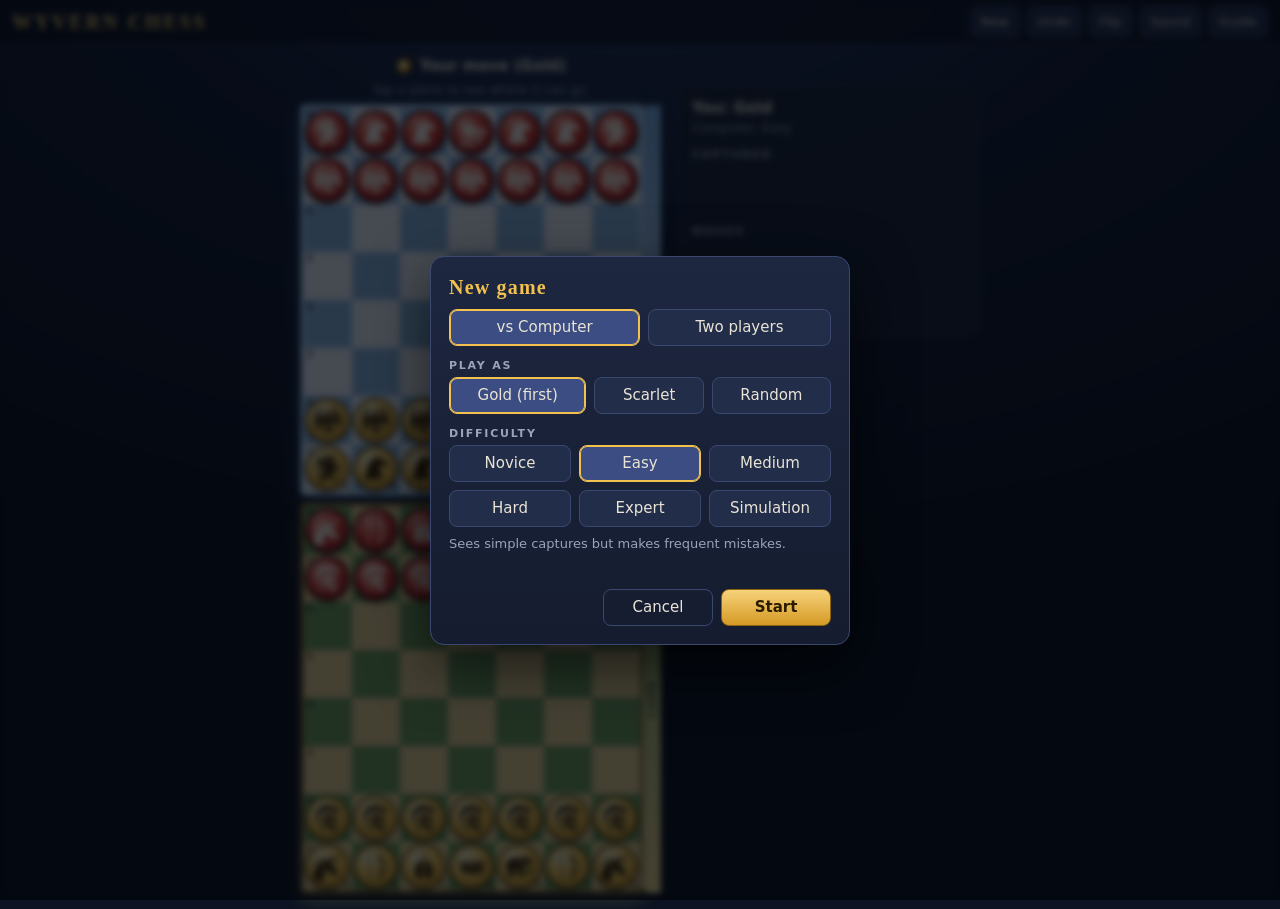
==== commit 86d9a7cf: "Wyvern: fill sky back rank with Aarokocra Claude-Session: https://claude.ai/code/session_015KE1etjtd" ====
--- a/wyvern.html
+++ b/wyvern.html
@@ -317,7 +317,8 @@
       }
       b[idx(3, 0, 0)] = G; b[idx(3, 6, 0)] = G; b[idx(3, 3, 0)] = R;
       b[idx(3, 0, 7)] = -G; b[idx(3, 6, 7)] = -G; b[idx(3, 3, 7)] = -R;
-      b[idx(3, 2, 0)] = A; b[idx(3, 4, 0)] = A; b[idx(3, 2, 7)] = -A; b[idx(3, 4, 7)] = -A;
+      b[idx(3, 1, 0)] = A; b[idx(3, 2, 0)] = A; b[idx(3, 4, 0)] = A; b[idx(3, 5, 0)] = A;
+      b[idx(3, 1, 7)] = -A; b[idx(3, 2, 7)] = -A; b[idx(3, 4, 7)] = -A; b[idx(3, 5, 7)] = -A;
       return refresh(st);
     }
     var back = [O, U, H, T, C, M, K, P, T, H, U, O];
@@ -860,7 +861,7 @@
 (function () {
   'use strict';
   var LEVELS = [
-    { name: 'Novice', depth: 1, noise: 500, note: 'Looks one move ahead and blunders constantly. Good for learning the pieces.' },
+    { name: 'Novice', depth: 1, noise: 1000, note: 'Makes mostly random moves. Good for learning the pieces.' },
     { name: 'Easy', depth: 1, noise: 300, note: 'Sees simple captures but makes frequent mistakes.' },
     { name: 'Medium', depth: 2, noise: 120, note: 'Sees short tactics but still gives pieces away now and then.' },
     { name: 'Hard', depth: 3, noise: 40, time: 1500, note: 'Searches three moves deep. Thinks for up to 1.5 seconds.' },
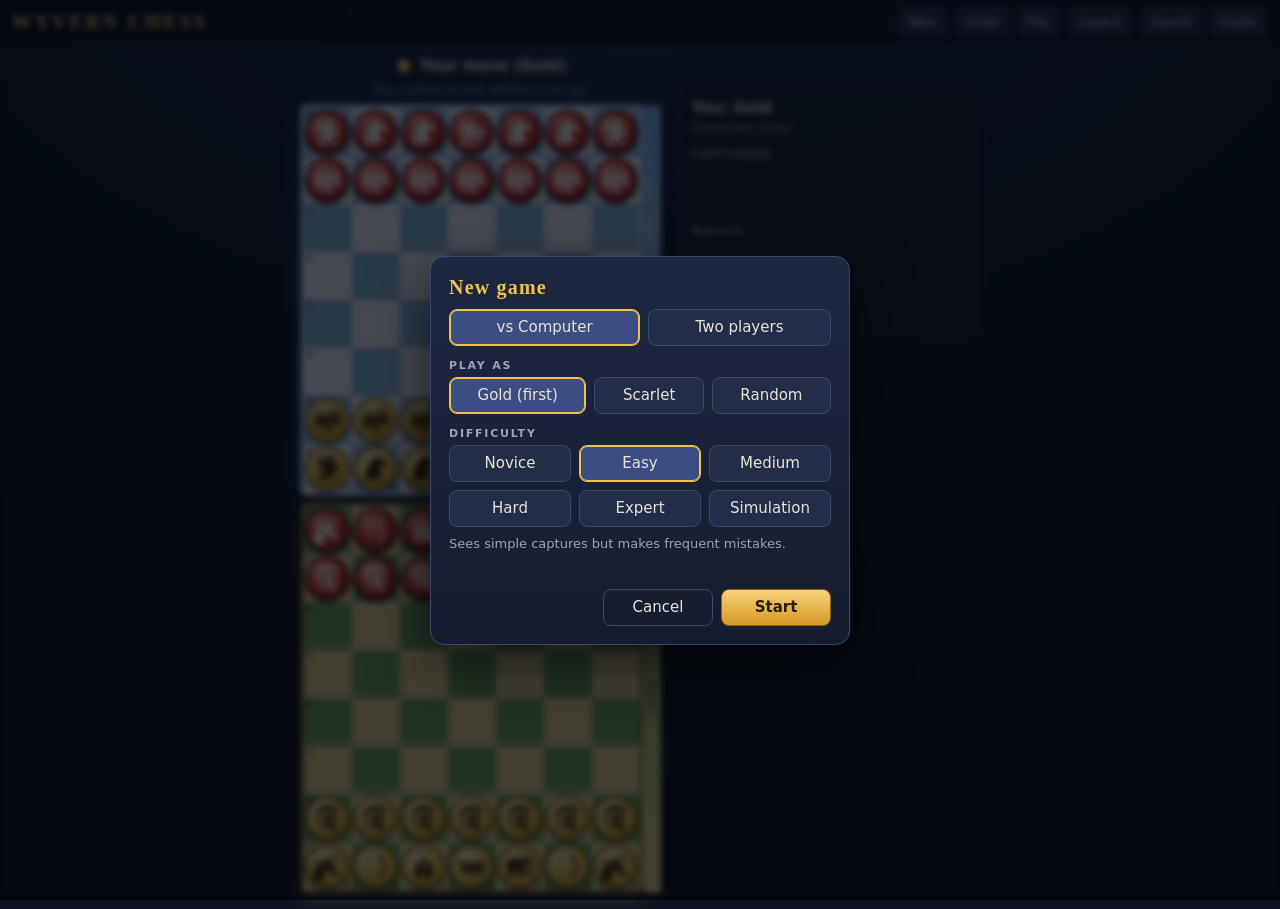
==== commit aefcd1c3: "Add Layout button for side by side boards Boards can be shown in one row (Sky left, Underworld right" ====
--- a/wyvern.html
+++ b/wyvern.html
@@ -46,6 +46,8 @@
 #info b{color:var(--ink)}
 
 #boards{display:flex;flex-direction:column;gap:8px}
+body.side #boards{flex-direction:row;align-items:flex-start;max-width:calc(100vw - 16px);overflow-x:auto;padding:4px 4px 12px}
+body.side #info{max-width:calc(100vw - 32px)}
 .bwrap{display:flex;align-items:stretch}
 .blabel{width:18px;writing-mode:vertical-rl;transform:rotate(180deg);text-align:center;font:700 10px/18px Georgia,serif;letter-spacing:.22em;
   text-transform:uppercase;border-radius:0 6px 6px 0;color:#0b1020}
@@ -138,7 +140,7 @@
 .gp ul{margin:0}
 .credits{font-size:12px;color:var(--dim);border-top:1px solid var(--line);padding-top:10px;margin-top:6px}
 .credits a{color:#9fc2ff}
-@media (max-width:480px){#top{padding-left:8px;padding-right:8px}#top h1{font-size:13px;letter-spacing:.03em}#top nav{gap:3px}#top nav button{padding:6px 6px;font-size:12px}}
+@media (max-width:480px){#top{padding-left:8px;padding-right:8px}#top h1{font-size:13px;letter-spacing:.03em}#top nav{gap:3px}#top nav button{padding:6px 4px;font-size:11.5px}}
 @media (prefers-reduced-motion:reduce){.piece{transition:none}.cell.check,.cell.rem::before{animation:none}}
 #optLevel>button{flex:1 1 28%}
 .cell.pend{box-shadow:inset 0 0 0 100px rgba(255,160,40,.55)}
@@ -154,6 +156,7 @@
       <button id="bNew" type="button">New</button>
       <button id="bUndo" type="button">Undo</button>
       <button id="bFlip" type="button">Flip</button>
+      <button id="bSide" type="button" title="Switch between stacked boards and boards side by side" aria-pressed="false">Layout</button>
       <button id="bSound" type="button">Sound</button>
       <button id="bGuide" type="button">Guide</button>
     </nav>
@@ -873,13 +876,13 @@
   var $ = function (id) { return document.getElementById(id); };
   var cfg = { mode: 'ai', side: 1, level: 1, simG: 0, simS: 0, sound: true };
   var st, moves = [], texts = [], caps = [], legal = [], stat = null;
-  var sel = -1, targets = {}, pendRem = -1, flipped = false, busy = false, worker = null, useWorker = true, reqId = 0, reqAt = 0;
+  var sel = -1, targets = {}, pendRem = -1, flipped = false, side = false, busy = false, worker = null, useWorker = true, reqId = 0, reqAt = 0;
   var cells = new Array(288), guideByLetter = {};
   GUIDE.forEach(function (g) { guideByLetter[g.letter] = g; });
 
   /* ---------- storage ---------- */
   function store() {
-    try { localStorage.setItem(KEY, JSON.stringify({ cfg: cfg, moves: moves, flipped: flipped })); } catch (e) { }
+    try { localStorage.setItem(KEY, JSON.stringify({ cfg: cfg, moves: moves, flipped: flipped, side: side })); } catch (e) { }
   }
   function restore() {
     try {
@@ -891,6 +894,7 @@
       if (o.cfg.level >= 0 && o.cfg.level < LEVELS.length) cfg.level = o.cfg.level | 0;
       cfg.sound = o.cfg.sound !== false;
       flipped = !!o.flipped;
+      side = !!o.side;
       return Array.isArray(o.moves) ? o.moves : null;
     } catch (e) { return null; }
   }
@@ -1025,10 +1029,26 @@
     var top = $('top').offsetHeight + 6 + 30 + 24;
     var nf = DC.fileList().length, nl = DC.levelNums().length;
     document.documentElement.style.setProperty('--cols', nf);
-    var cw = ((wide ? W - 340 : W) - 16 - 18 - 6) / nf;
-    var ch = (H - top - (nl - 1) * 6 - (nl - 1) * 8 - 8) / (nl * 8);
-    var c = Math.floor(Math.min(cw, ch));
-    if (c < 26) c = Math.max(18, Math.floor(Math.min(cw, 32))); // small screens: larger cells, page scrolls
+    document.body.classList.toggle('side', side);
+    $('bSide').className = side ? 'on' : '';
+    $('bSide').setAttribute('aria-pressed', side ? 'true' : 'false');
+    var cw, ch, c;
+    if (side) {
+      // boards in one row, Sky on the left: every board is a full 8 ranks tall
+      var sideCw = function (w) { return (w - 16 - nl * (18 + 6) - (nl - 1) * 8) / (nf * nl); };
+      ch = (H - top - 6 - 12) / 8;
+      var cBelow = Math.min(sideCw(W), ch, 64), cAside = Math.min(sideCw(W - 340), ch, 64);
+      wide = wide && cAside >= cBelow * 0.85; // keep the side panel only if it costs little board size
+      document.body.classList.toggle('wide', wide);
+      cw = sideCw(wide ? W - 340 : W);
+      c = Math.floor(Math.min(cw, ch));
+      if (c < 18) c = 18; // very narrow screens: the board row scrolls sideways
+    } else {
+      cw = ((wide ? W - 340 : W) - 16 - 18 - 6) / nf;
+      ch = (H - top - (nl - 1) * 6 - (nl - 1) * 8 - 8) / (nl * 8);
+      c = Math.floor(Math.min(cw, ch));
+      if (c < 26) c = Math.max(18, Math.floor(Math.min(cw, 32))); // small screens: larger cells, page scrolls
+    }
     if (c > 64) c = 64;
     document.documentElement.style.setProperty('--cell', c + 'px');
   }
@@ -1279,6 +1299,7 @@
     $('newStart').onclick = startNew;
     $('bUndo').onclick = undo;
     $('bFlip').onclick = function () { flipped = !flipped; buildBoards(); refreshMarks(); store(); };
+    $('bSide').onclick = function () { side = !side; layout(); store(); };
     $('bSound').onclick = function () { cfg.sound = !cfg.sound; SFX.setMuted(!cfg.sound); refreshPanel(); store(); if (cfg.sound) SFX.play('move'); };
     $('bGuide').onclick = function () { $('dlgGuide').hidden = false; };
     $('guideClose').onclick = function () { $('dlgGuide').hidden = true; };
